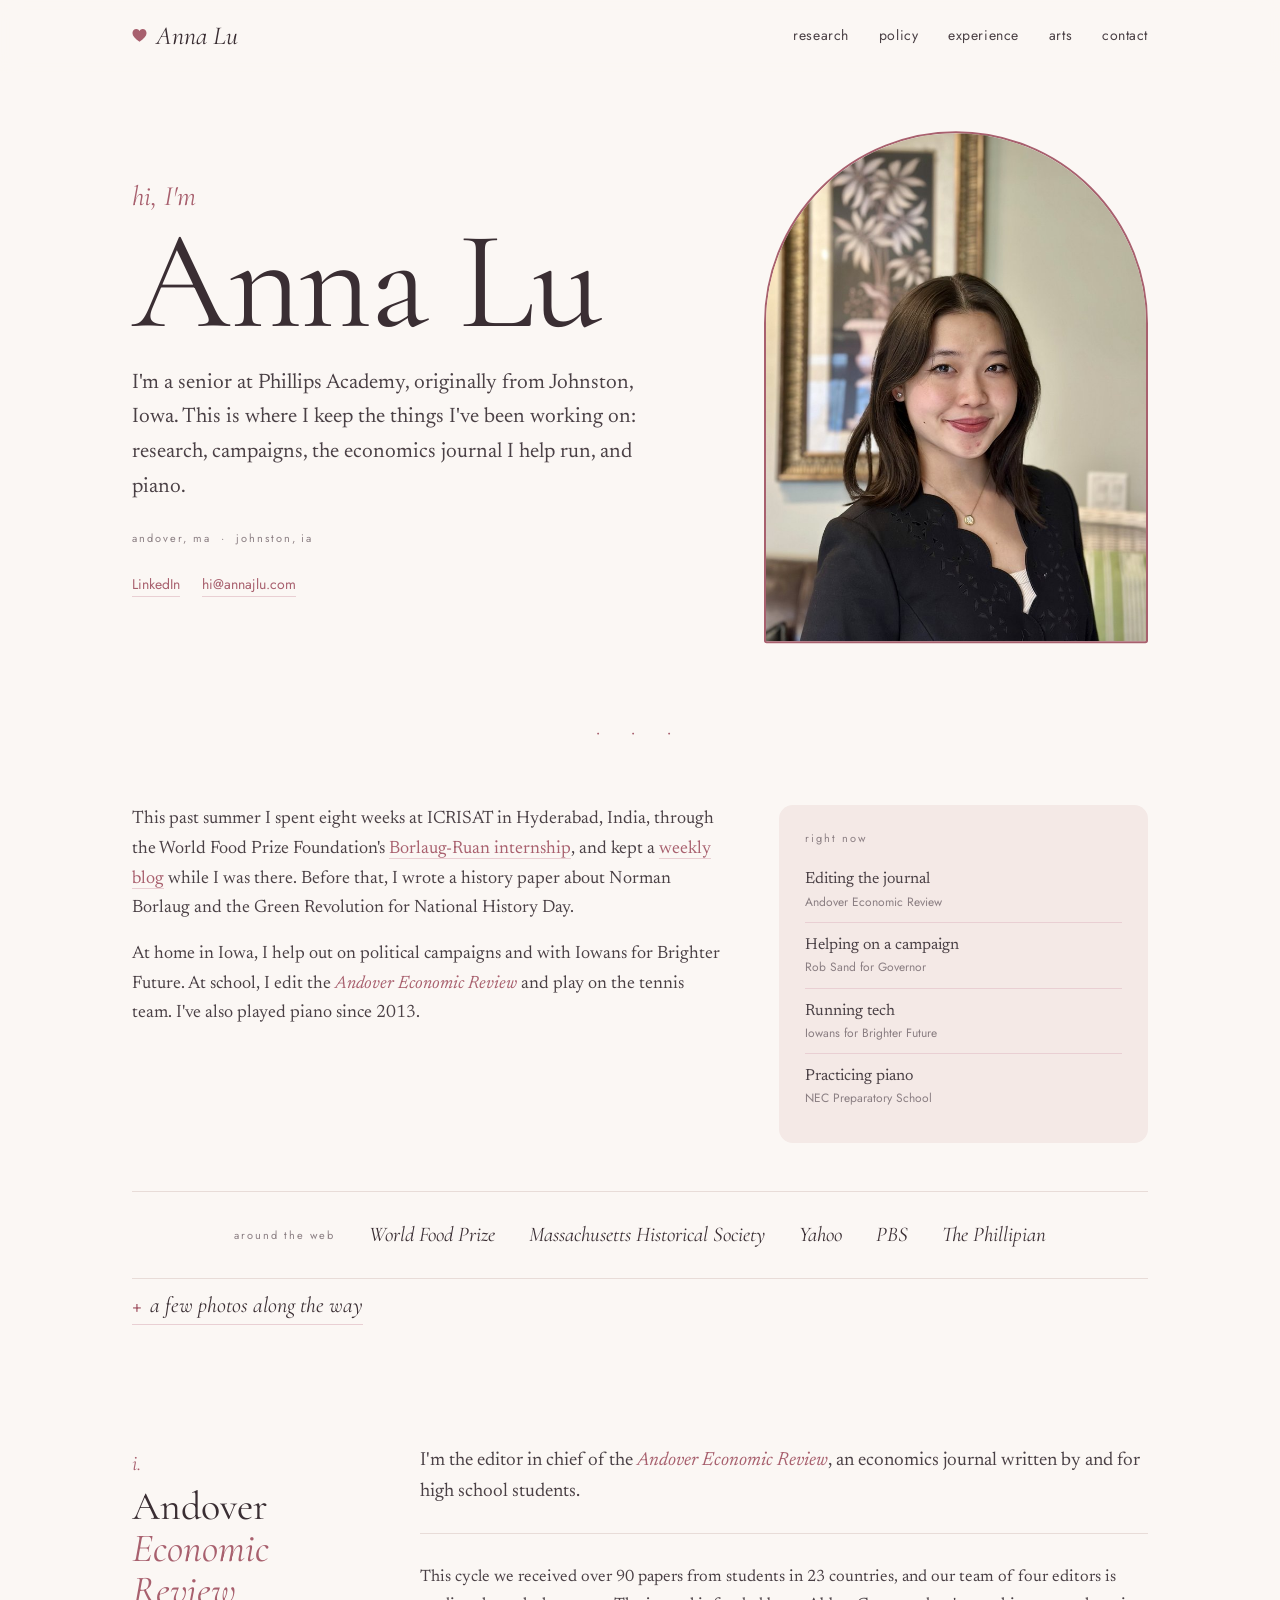
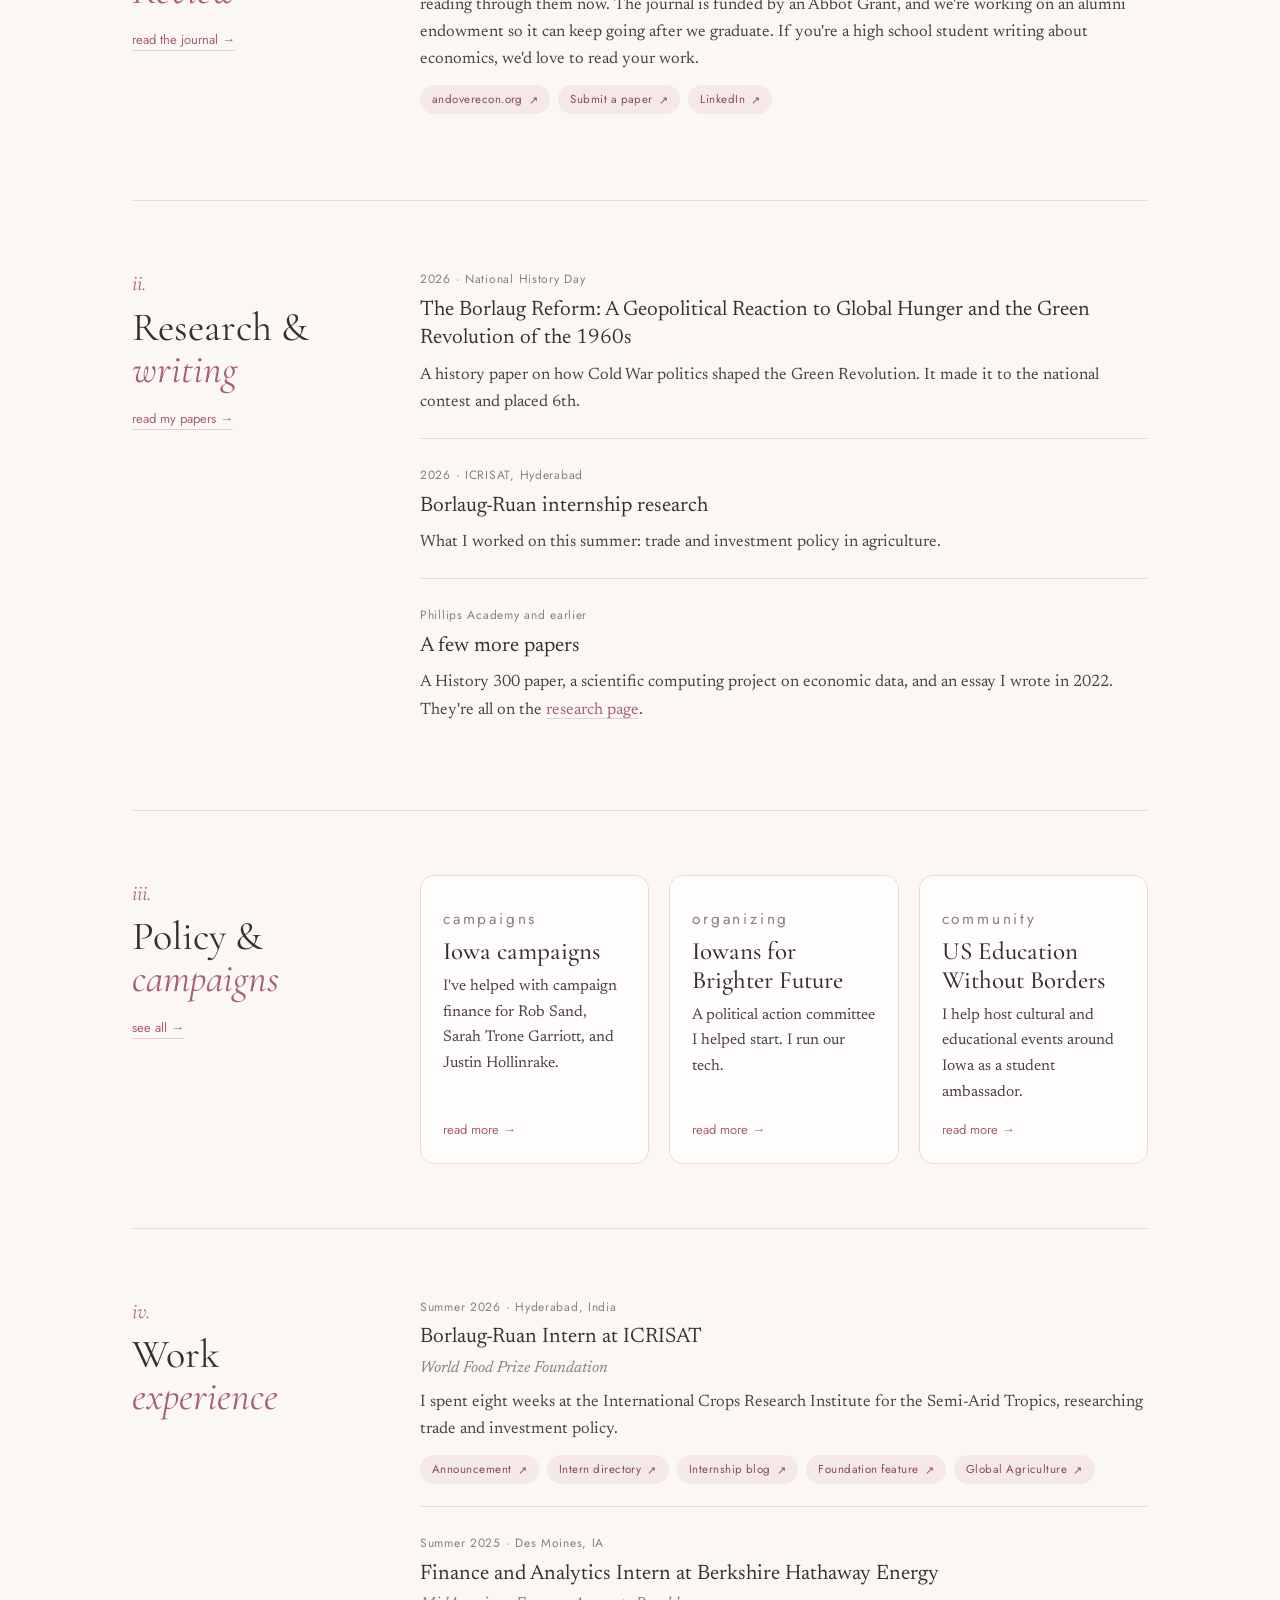
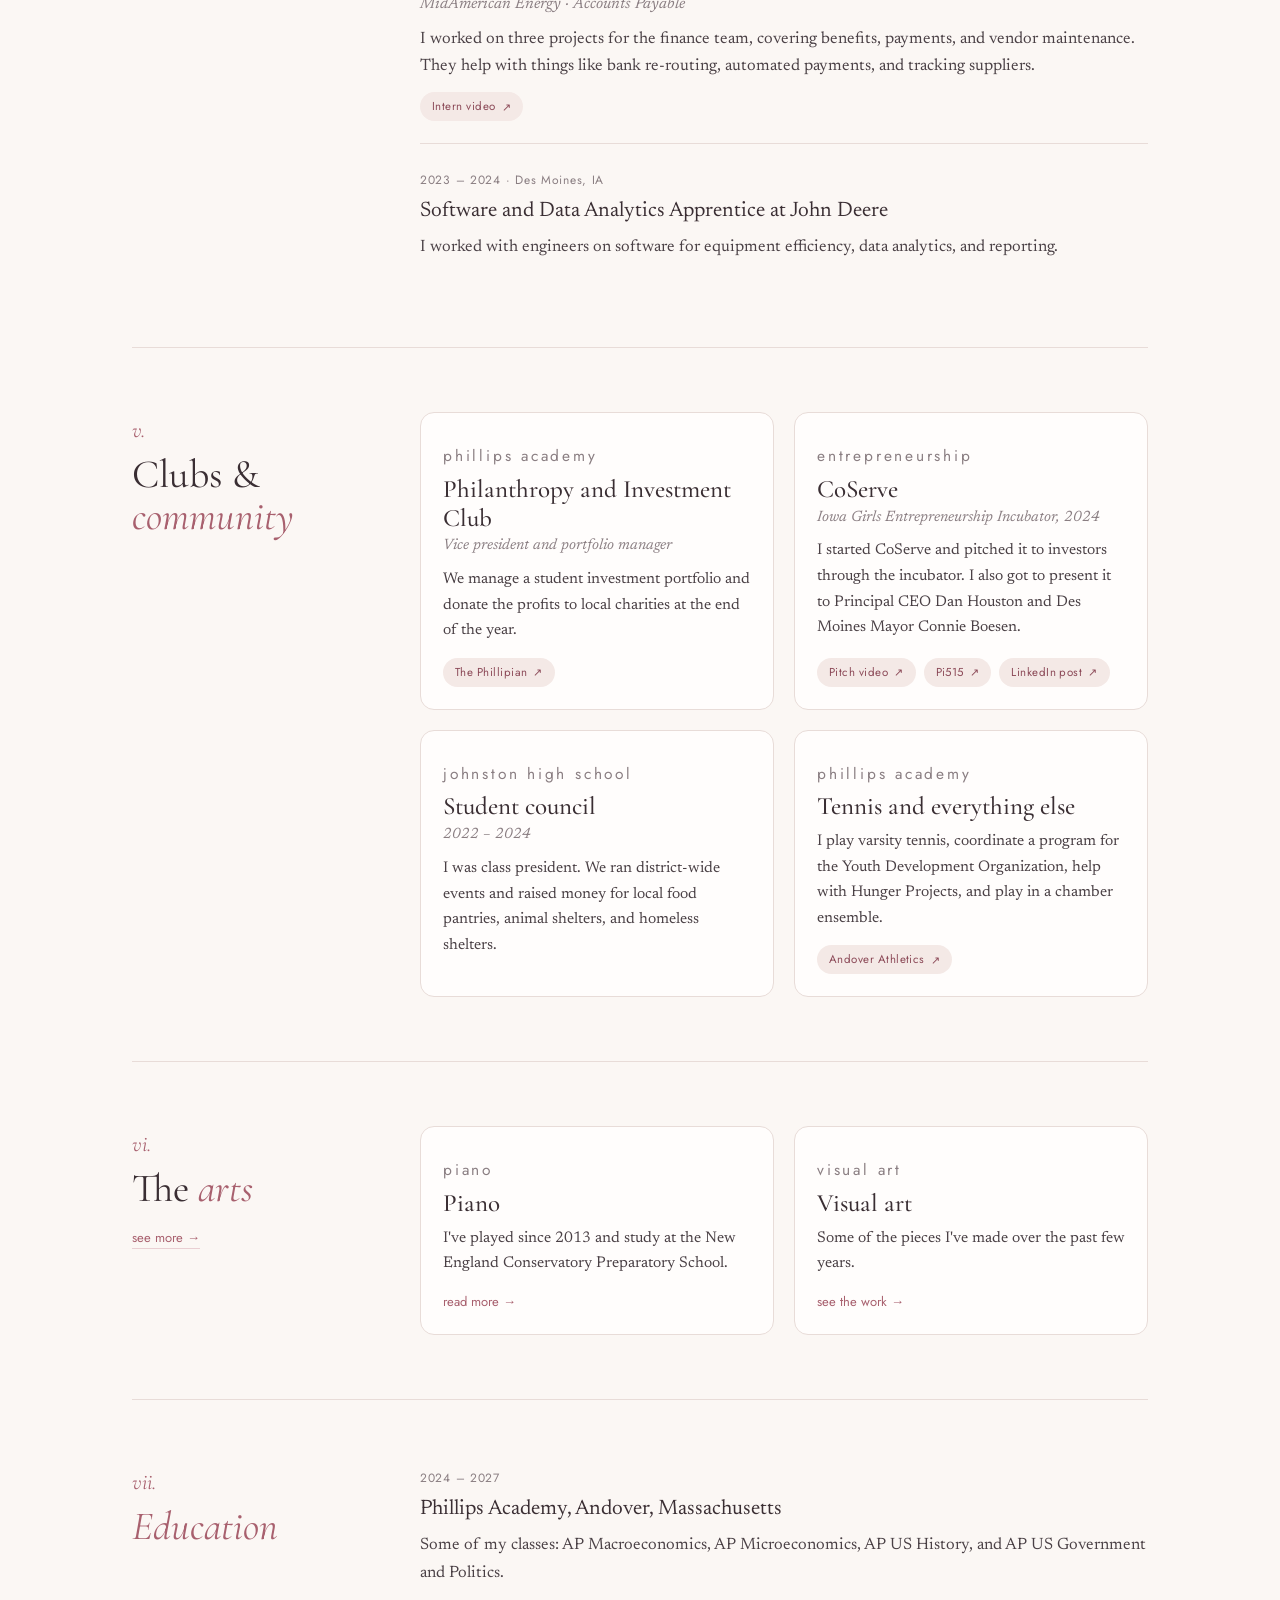
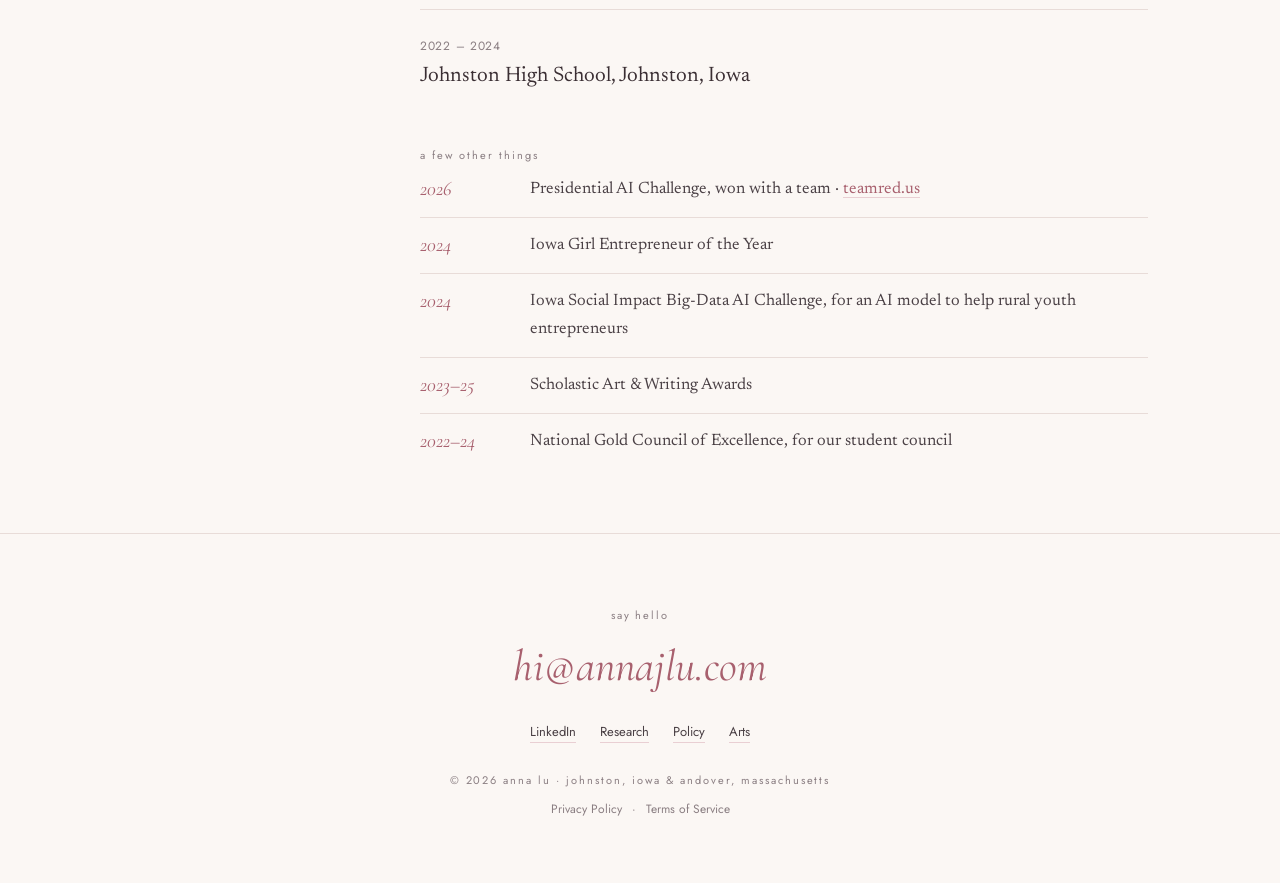
==== index.html @ 322de0c1 "Link the privacy policy and terms of service in every footer" ====
<!DOCTYPE html>
<html lang="en">
<head>
  <meta charset="UTF-8">
  <meta name="viewport" content="width=device-width, initial-scale=1.0">
  <title>Anna Lu — Phillips Academy · Johnston, Iowa</title>
  <meta name="description" content="Hi, I'm Anna Lu, a senior at Phillips Academy from Johnston, Iowa. This is where I share my research, campaign work, the Andover Economic Review, piano, and art.">
  <meta name="author" content="Anna Lu">
  <meta name="robots" content="index, follow">
  <link rel="canonical" href="https://www.annajlu.com/">

  <meta property="og:type" content="profile">
  <meta property="og:title" content="Anna Lu — Phillips Academy · Johnston, Iowa">
  <meta property="og:description" content="A senior at Phillips Academy from Johnston, Iowa, sharing research, campaign work, piano, and art.">
  <meta property="og:url" content="https://www.annajlu.com/">
  <meta property="og:site_name" content="Anna Lu">
  <meta property="og:image" content="https://www.annajlu.com/images/og-card.jpg">
  <meta property="og:image:width" content="1200">
  <meta property="og:image:height" content="630">
  <meta property="og:image:alt" content="Anna Lu, a student at Phillips Academy from Johnston, Iowa.">
  <meta property="profile:first_name" content="Anna">
  <meta property="profile:last_name" content="Lu">
  <meta name="twitter:card" content="summary_large_image">
  <meta name="twitter:image" content="https://www.annajlu.com/images/og-card.jpg">
  <meta name="twitter:image:alt" content="Anna Lu, a student at Phillips Academy from Johnston, Iowa.">
  <meta name="twitter:title" content="Anna Lu — Phillips Academy · Johnston, Iowa">
  <meta name="twitter:description" content="A senior at Phillips Academy from Johnston, Iowa, sharing research, campaign work, piano, and art.">

  <link rel="icon" href="/favicon.svg" type="image/svg+xml">
  <link rel="icon" href="/favicon.ico" sizes="48x48">
  <link rel="apple-touch-icon" href="/apple-touch-icon.png">
  <meta name="theme-color" content="#fbf7f4">
  <link rel="preconnect" href="https://fonts.googleapis.com">
  <link rel="preconnect" href="https://fonts.gstatic.com" crossorigin>
  <link href="https://fonts.googleapis.com/css2?family=Cormorant+Garamond:ital,wght@0,400;0,500;1,400;1,500&family=Newsreader:ital,opsz,wght@0,6..72,400;0,6..72,500;1,6..72,400&family=Jost:wght@400;500&display=swap" rel="stylesheet">
  <link rel="stylesheet" href="/styles.css">

  <script type="application/ld+json">
  {
    "@context": "https://schema.org",
    "@graph": [
      {
        "@type": "WebSite",
        "@id": "https://www.annajlu.com/#website",
        "url": "https://www.annajlu.com/",
        "name": "Anna Lu",
        "about": { "@id": "https://www.annajlu.com/#anna" }
      },
      {
        "@type": "Person",
        "@id": "https://www.annajlu.com/#anna",
        "name": "Anna Lu",
        "alternateName": ["Anna J. Lu", "Anna Joy Lu"],
        "url": "https://www.annajlu.com/",
        "email": "mailto:hi@annajlu.com",
        "description": "Student at Phillips Academy Andover from Johnston, Iowa; 2026 Borlaug-Ruan International Intern at ICRISAT; Editor in Chief of the Andover Economic Review; National History Day national finalist; Iowa political campaign intern; classical pianist.",
        "homeLocation": { "@type": "Place", "name": "Johnston, Iowa, United States" },
        "alumniOf": [
          { "@type": "HighSchool", "name": "Johnston High School", "address": "Johnston, Iowa" }
        ],
        "affiliation": [
          { "@type": "HighSchool", "name": "Phillips Academy Andover", "url": "https://www.andover.edu/" },
          { "@type": "Organization", "name": "Andover Economic Review", "url": "https://andoverecon.org/" },
          { "@type": "Organization", "name": "World Food Prize Foundation", "url": "https://www.worldfoodprize.org/" },
          { "@type": "Organization", "name": "New England Conservatory Preparatory School" }
        ],
        "worksFor": [
          { "@type": "Organization", "name": "Berkshire Hathaway Energy" },
          { "@type": "Organization", "name": "ICRISAT" },
          { "@type": "Organization", "name": "John Deere" }
        ],
        "award": [
          "2026 Borlaug-Ruan International Intern, World Food Prize Foundation",
          "6th in the nation, Senior Paper, 2026 National History Day",
          "2026 Presidential AI Challenge, won with a team",
          "2024 Iowa Girl Entrepreneur of the Year",
          "2024 Winner, Iowa Social Impact Big-Data AI Challenge",
          "National Silver Medal, Scholastic Art & Writing Awards",
          "National Gold Council of Excellence, National Association of Student Councils"
        ],
        "knowsAbout": ["Agricultural policy", "Economics", "Food security", "Finance", "Political campaigns", "Classical piano", "Visual art"],
        "knowsLanguage": ["English", "Chinese", "Spanish"],
        "sameAs": [
          "https://www.linkedin.com/in/annajlu"
        ],
        "subjectOf": [
          { "@type": "Article", "url": "https://www.worldfoodprize.org/blog/2026/04/28/world-food-prize-foundation-selects-13-students-for-distinguished-borlaug-ruan-international-internship", "publisher": "World Food Prize Foundation" },
          { "@type": "SocialMediaPosting", "url": "https://www.linkedin.com/posts/the-world-food-prize-foundation_meet-anna-lu-one-of-our-13-exceptional-students-activity-7490863214214246400-wNIv", "publisher": "World Food Prize Foundation" },
          { "@type": "Article", "url": "https://www.masshist.org/press/NHD2026", "publisher": "Massachusetts Historical Society" },
          { "@type": "Article", "url": "https://www.global-agriculture.com/global-agriculture/world-food-prize-foundation-selects-13-students-for-distinguished-borlaug-ruan-international-internship/", "publisher": "Global Agriculture" },
          { "@type": "Article", "url": "https://phillipian.net/2026/02/13/financial-literacy-presentation-compounds-students-knowledge-on-monetary-matters/", "publisher": "The Phillipian" },
          { "@type": "Article", "url": "https://www.yahoo.com/entertainment/meet-2024-bill-riley-talent-211912407.html", "publisher": "Yahoo Entertainment" },
          { "@type": "VideoObject", "name": "2024 State Fair Talent Championship", "url": "https://www.pbs.org/video/2024-state-fair-talent-championship-eehq6o/", "publisher": "PBS" }
        ]
      }
    ]
  }
  </script>
</head>
<body>

  <header class="top">
    <div class="wrap">
      <a class="brand" href="/"><svg class="brand-heart" viewBox="0 0 100 100" aria-hidden="true" focusable="false"><path d="M50 91 C20 71 3 53 3 33 C3 17 15 6 29 6 C39 6 46 12 50 20 C54 12 61 6 71 6 C85 6 97 17 97 33 C97 53 80 71 50 91 Z"/></svg>Anna Lu</a>
      <button class="nav-toggle" id="navToggle" aria-label="Open menu" aria-expanded="false" aria-controls="navLinks"><span></span><span></span><span></span></button>
      <ul class="nav" id="navLinks">
        <li><a href="/research">research</a></li>
        <li><a href="/policy">policy</a></li>
        <li><a href="/#experience">experience</a></li>
        <li><a href="/arts">arts</a></li>
        <li><a href="#contact">contact</a></li>
      </ul>
    </div>
  </header>

  <main class="wrap">

    <!-- Masthead -->
    <section class="mast">
      <div class="mast-copy">
        <p class="hello">hi, I'm</p>
        <h1>Anna Lu</h1>
        <p class="dek">I'm a senior at Phillips Academy, originally from Johnston, Iowa. This is where I keep the things I've been working on: research, campaigns, the economics journal I help run, and piano.</p>
        <p class="label meta">andover, ma &nbsp;·&nbsp; johnston, ia</p>
        <div class="mast-links">
          <a class="text-link" href="https://www.linkedin.com/in/annajlu" target="_blank" rel="noopener me">LinkedIn</a>
          <a class="text-link" href="mailto:hi@annajlu.com">hi@annajlu.com</a>
        </div>
      </div>
      <div class="arch"><img src="/images/anna.jpg" alt="Anna Lu"></div>
    </section>

    <div class="divider reveal" aria-hidden="true">· · ·</div>

    <!-- Intro -->
    <section class="intro reveal">
      <div>
        <p>This past summer I spent eight weeks at ICRISAT in Hyderabad, India, through the World Food Prize Foundation's <a class="text-link" href="https://www.worldfoodprize.org/youth-programs/borlaug-ruan-international-internship/" target="_blank" rel="noopener">Borlaug-Ruan internship</a>, and kept a <a class="text-link" href="https://medium.com/@annajoylu2007" target="_blank" rel="noopener">weekly blog</a> while I was there. Before that, I wrote a history paper about Norman Borlaug and the Green Revolution for National History Day.</p>
        <p>At home in Iowa, I help out on political campaigns and with Iowans for Brighter Future. At school, I edit the <em>Andover Economic Review</em> and play on the tennis team. I've also played piano since 2013.</p>
      </div>
      <aside class="now">
        <p class="label">right now</p>
        <ul>
          <li>Editing the journal<span>Andover Economic Review</span></li>
          <li>Helping on a campaign<span>Rob Sand for Governor</span></li>
          <li>Running tech<span>Iowans for Brighter Future</span></li>
          <li>Practicing piano<span>NEC Preparatory School</span></li>
        </ul>
      </aside>
    </section>

    <!-- Press strip -->
    <div class="press reveal">
      <span class="label">around the web</span>
      <a class="outlet" href="https://www.worldfoodprize.org/blog/2026/04/28/world-food-prize-foundation-selects-13-students-for-distinguished-borlaug-ruan-international-internship" target="_blank" rel="noopener">World Food Prize</a>
      <a class="outlet" href="https://www.masshist.org/press/NHD2026" target="_blank" rel="noopener">Massachusetts Historical Society</a>
      <a class="outlet" href="https://www.yahoo.com/entertainment/meet-2024-bill-riley-talent-211912407.html" target="_blank" rel="noopener">Yahoo</a>
      <a class="outlet" href="https://www.pbs.org/video/2024-state-fair-talent-championship-eehq6o/" target="_blank" rel="noopener">PBS</a>
      <a class="outlet" href="https://phillipian.net/2026/02/13/financial-literacy-presentation-compounds-students-knowledge-on-monetary-matters/" target="_blank" rel="noopener">The Phillipian</a>
    </div>

    <!-- Photos: the section stays hidden until at least one <img> is present (see script.js).
         Add more to /images/frames/ (3:4 crop) and list them here. -->
    <section class="frames" aria-label="Photos">
      <details>
        <summary>a few photos along the way</summary>
        <div class="frames-grid">
          <figure><img src="/images/frames/andover-friends.jpg" alt="Anna on the senior walk with friends in Phillips Academy shirts" loading="lazy"><figcaption>Andover senior walk with friends</figcaption></figure>
          <figure><img src="/images/frames/pi515-pitch-day.jpg" alt="Anna holding a Pi515 award check for the Girls Entrepreneurship Incubator" loading="lazy"><figcaption>Girls Entrepreneurship Incubator pitch day</figcaption></figure>
          <figure><img src="/images/frames/india-summer-2026.jpg" alt="Anna standing in front of an Incredible India display" loading="lazy"><figcaption>India, summer 2026</figcaption></figure>
          <figure><img src="/images/frames/dressed-up.jpg" alt="Anna with students from other schools at a mixer" loading="lazy"><figcaption>Cross-school Asian students mixer</figcaption></figure>
          <figure><img src="/images/frames/grocery-run.jpg" alt="Anna and a friend with a shopping cart at H-mart" loading="lazy"><figcaption>H-mart run!</figcaption></figure>
          <figure><img src="/images/frames/flg-2026.jpg" alt="Anna and friends in yellow Phillips Academy shirts holding umbrellas in the rain" loading="lazy"><figcaption>Flaggstaff + dorm pride</figcaption></figure>
          <figure><img src="/images/frames/zoom-call.jpg" alt="Anna on a video call with Tom Vilsack" loading="lazy"><figcaption>An interview with former secretary Thomas Vilsack</figcaption></figure>
          <figure><img src="/images/frames/concerto.jpg" alt="Anna playing piano with an orchestra behind her" loading="lazy"><figcaption>Concerto competition at Lamont Summer</figcaption></figure>
          <figure><img src="/images/frames/pool.jpg" alt="Anna being baptised" loading="lazy"><figcaption>Being baptised ♥️</figcaption></figure>
          <figure><img src="/images/frames/campus-talk.jpg" alt="Anna in conversation with Andover alumni in a wood-panelled room" loading="lazy"><figcaption>Great conversation with Andover alum</figcaption></figure>
        </div>
      </details>
    </section>

    <!-- i. Andover Economic Review -->
    <section class="sec" id="aer">
      <div class="sec-head reveal">
        <div class="sec-num">i.</div>
        <h2>Andover <em>Economic Review</em></h2>
        <a class="more" href="https://andoverecon.org/journal.html" target="_blank" rel="noopener">read the journal →</a>
      </div>
      <div class="reveal">
        <p class="lead">I'm the editor in chief of the <em>Andover Economic Review</em>, an economics journal written by and for high school students.</p>
        <div class="entry">
          <p>This cycle we received over 90 papers from students in 23 countries, and our team of four editors is reading through them now. The journal is funded by an Abbot Grant, and we're working on an alumni endowment so it can keep going after we graduate. If you're a high school student writing about economics, we'd love to read your work.</p>
          <div class="chips">
            <a class="chip" href="https://andoverecon.org/" target="_blank" rel="noopener">andoverecon.org</a>
            <a class="chip" href="https://andoverecon.org/submit.html" target="_blank" rel="noopener">Submit a paper</a>
            <a class="chip" href="https://www.linkedin.com/company/andovereconomicreview/posts/" target="_blank" rel="noopener">LinkedIn</a>
          </div>
        </div>
      </div>
    </section>

    <!-- ii. Research -->
    <section class="sec" id="research">
      <div class="sec-head reveal">
        <div class="sec-num">ii.</div>
        <h2>Research &amp; <em>writing</em></h2>
        <a class="more" href="/research">read my papers →</a>
      </div>
      <div class="reveal">
        <div class="entry">
          <span class="when">2026 · National History Day</span>
          <div class="t">The Borlaug Reform: A Geopolitical Reaction to Global Hunger and the Green Revolution of the 1960s</div>
          <p>A history paper on how Cold War politics shaped the Green Revolution. It made it to the national contest and placed 6th.</p>
        </div>
        <div class="entry">
          <span class="when">2026 · ICRISAT, Hyderabad</span>
          <div class="t">Borlaug-Ruan internship research</div>
          <p>What I worked on this summer: trade and investment policy in agriculture.</p>
        </div>
        <div class="entry">
          <span class="when">Phillips Academy and earlier</span>
          <div class="t">A few more papers</div>
          <p>A History 300 paper, a scientific computing project on economic data, and an essay I wrote in 2022. They're all on the <a class="text-link" href="/research">research page</a>.</p>
        </div>
      </div>
    </section>

    <!-- iii. Policy -->
    <section class="sec" id="policy">
      <div class="sec-head reveal">
        <div class="sec-num">iii.</div>
        <h2>Policy &amp; <em>campaigns</em></h2>
        <a class="more" href="/policy">see all →</a>
      </div>
      <div class="cols reveal">
        <a class="card" href="/policy#campaigns">
          <p class="label">campaigns</p>
          <h3>Iowa campaigns</h3>
          <p>I've helped with campaign finance for Rob Sand, Sarah Trone Garriott, and Justin Hollinrake.</p>
          <span class="go">read more →</span>
        </a>
        <a class="card" href="/policy#ibf">
          <p class="label">organizing</p>
          <h3>Iowans for Brighter Future</h3>
          <p>A political action committee I helped start. I run our tech.</p>
          <span class="go">read more →</span>
        </a>
        <a class="card" href="/policy#ambassador">
          <p class="label">community</p>
          <h3>US Education Without Borders</h3>
          <p>I help host cultural and educational events around Iowa as a student ambassador.</p>
          <span class="go">read more →</span>
        </a>
      </div>
    </section>

    <!-- iv. Experience -->
    <section class="sec" id="experience">
      <div class="sec-head reveal">
        <div class="sec-num">iv.</div>
        <h2>Work <em>experience</em></h2>
      </div>
      <div class="reveal">
        <div class="entry">
          <span class="when">Summer 2026 · Hyderabad, India</span>
          <div class="t">Borlaug-Ruan Intern at ICRISAT</div>
          <div class="org">World Food Prize Foundation</div>
          <p>I spent eight weeks at the International Crops Research Institute for the Semi-Arid Tropics, researching trade and investment policy.</p>
          <div class="chips">
            <a class="chip" href="https://www.worldfoodprize.org/blog/2026/04/28/world-food-prize-foundation-selects-13-students-for-distinguished-borlaug-ruan-international-internship" target="_blank" rel="noopener">Announcement</a>
            <a class="chip" href="https://www.worldfoodprize.org/youth-programs/borlaug-ruan-international-internship/" target="_blank" rel="noopener">Intern directory</a>
            <a class="chip" href="https://medium.com/@annajoylu2007" target="_blank" rel="noopener">Internship blog</a>
            <a class="chip" href="https://www.linkedin.com/posts/the-world-food-prize-foundation_meet-anna-lu-one-of-our-13-exceptional-students-activity-7490863214214246400-wNIv" target="_blank" rel="noopener">Foundation feature</a>
            <a class="chip" href="https://www.global-agriculture.com/global-agriculture/world-food-prize-foundation-selects-13-students-for-distinguished-borlaug-ruan-international-internship/" target="_blank" rel="noopener">Global Agriculture</a>
          </div>
        </div>
        <div class="entry">
          <span class="when">Summer 2025 · Des Moines, IA</span>
          <div class="t">Finance and Analytics Intern at Berkshire Hathaway Energy</div>
          <div class="org">MidAmerican Energy · Accounts Payable</div>
          <p>I worked on three projects for the finance team, covering benefits, payments, and vendor maintenance. They help with things like bank re-routing, automated payments, and tracking suppliers.</p>
          <div class="chips">
            <a class="chip" href="https://www.facebook.com/reel/1644495276218285" target="_blank" rel="noopener">Intern video</a>
          </div>
        </div>
        <div class="entry">
          <span class="when">2023 – 2024 · Des Moines, IA</span>
          <div class="t">Software and Data Analytics Apprentice at John Deere</div>
          <p>I worked with engineers on software for equipment efficiency, data analytics, and reporting.</p>
        </div>
      </div>
    </section>

    <!-- v. Community -->
    <section class="sec" id="leadership">
      <div class="sec-head reveal">
        <div class="sec-num">v.</div>
        <h2>Clubs &amp; <em>community</em></h2>
      </div>
      <div class="cols two reveal">
        <div class="card">
          <p class="label">phillips academy</p>
          <h3>Philanthropy and Investment Club</h3>
          <p class="org">Vice president and portfolio manager</p>
          <p>We manage a student investment portfolio and donate the profits to local charities at the end of the year.</p>
          <div class="chips"><a class="chip" href="https://phillipian.net/2026/02/13/financial-literacy-presentation-compounds-students-knowledge-on-monetary-matters/" target="_blank" rel="noopener">The Phillipian</a></div>
        </div>
        <div class="card">
          <p class="label">entrepreneurship</p>
          <h3>CoServe</h3>
          <p class="org">Iowa Girls Entrepreneurship Incubator, 2024</p>
          <p>I started CoServe and pitched it to investors through the incubator. I also got to present it to Principal CEO Dan Houston and Des Moines Mayor Connie Boesen.</p>
          <div class="chips">
            <a class="chip" href="https://www.facebook.com/watch/?v=1436956713664934" target="_blank" rel="noopener">Pitch video</a>
            <a class="chip" href="https://www.facebook.com/Pi515/posts/this-entrepreneurs-day-were-celebrating-our-founder-and-the-vision-that-guides-o/1265672522271182/" target="_blank" rel="noopener">Pi515</a>
            <a class="chip" href="https://www.linkedin.com/posts/nancymwirotsi_pi515-tech-innovation-activity-7211850707614748673-C-5f/" target="_blank" rel="noopener">LinkedIn post</a>
          </div>
        </div>
        <div class="card">
          <p class="label">johnston high school</p>
          <h3>Student council</h3>
          <p class="org">2022 – 2024</p>
          <p>I was class president. We ran district-wide events and raised money for local food pantries, animal shelters, and homeless shelters.</p>
        </div>
        <div class="card">
          <p class="label">phillips academy</p>
          <h3>Tennis and everything else</h3>
          <p>I play varsity tennis, coordinate a program for the Youth Development Organization, help with Hunger Projects, and play in a chamber ensemble.</p>
          <div class="chips"><a class="chip" href="https://athletics.andover.edu/news/spring-in-full-swing-2" target="_blank" rel="noopener">Andover Athletics</a></div>
        </div>
      </div>
    </section>

    <!-- vi. Arts -->
    <section class="sec" id="arts">
      <div class="sec-head reveal">
        <div class="sec-num">vi.</div>
        <h2>The <em>arts</em></h2>
        <a class="more" href="/arts">see more →</a>
      </div>
      <div class="cols two reveal">
        <a class="card" href="/arts#piano">
          <p class="label">piano</p>
          <h3>Piano</h3>
          <p>I've played since 2013 and study at the New England Conservatory Preparatory School.</p>
          <span class="go">read more →</span>
        </a>
        <a class="card" href="/arts#visual-art">
          <p class="label">visual art</p>
          <h3>Visual art</h3>
          <p>Some of the pieces I've made over the past few years.</p>
          <span class="go">see the work →</span>
        </a>
      </div>
    </section>

    <!-- vii. Education -->
    <section class="sec" id="honors">
      <div class="sec-head reveal">
        <div class="sec-num">vii.</div>
        <h2><em>Education</em></h2>
      </div>
      <div class="reveal">
        <div class="entry">
          <span class="when">2024 – 2027</span>
          <div class="t">Phillips Academy, Andover, Massachusetts</div>
          <p>Some of my classes: AP Macroeconomics, AP Microeconomics, AP US History, and AP US Government and Politics.</p>
        </div>
        <div class="entry">
          <span class="when">2022 – 2024</span>
          <div class="t">Johnston High School, Johnston, Iowa</div>
        </div>
        <p class="label" style="margin-top:32px;margin-bottom:12px">a few other things</p>
        <ul class="honors">
          <li><span class="yr">2026</span><span>Presidential AI Challenge, won with a team · <a class="text-link" href="https://teamred.us" target="_blank" rel="noopener">teamred.us</a></span></li>
          <li><span class="yr">2024</span><span>Iowa Girl Entrepreneur of the Year</span></li>
          <li><span class="yr">2024</span><span>Iowa Social Impact Big-Data AI Challenge, for an AI model to help rural youth entrepreneurs</span></li>
          <li><span class="yr">2023–25</span><span>Scholastic Art &amp; Writing Awards</span></li>
          <li><span class="yr">2022–24</span><span>National Gold Council of Excellence, for our student council</span></li>
        </ul>
      </div>
    </section>


  </main>

  <footer class="footer" id="contact">
    <div class="wrap reveal">
      <p class="label">say hello</p>
      <p class="big"><a href="mailto:hi@annajlu.com">hi@annajlu.com</a></p>
      <div class="social">
        <a href="https://www.linkedin.com/in/annajlu" target="_blank" rel="noopener me">LinkedIn</a>
        <a href="/research">Research</a>
        <a href="/policy">Policy</a>
        <a href="/arts">Arts</a>
      </div>
      <p class="label small">© 2026 anna lu · johnston, iowa &amp; andover, massachusetts</p>
      <p class="legal"><a href="/privacy">Privacy Policy</a><span aria-hidden="true">·</span><a href="/terms">Terms of Service</a></p>
    </div>
  </footer>

  <script src="/script.js"></script>
</body>
</html>
---- styles.css ----
/* ===== Anna Lu — soft editorial ===== */

:root {
  --paper: #fbf7f4;
  --blush: #f4e9e6;
  --white: #fffdfc;
  --ink: #3a2e33;
  --text: #4a4045;
  --muted: #8a7e82;
  --rule: #e8dcd8;
  --accent: #a8606e;
  --accent-deep: #8c4a58;
  --accent-soft: #e9cfd3;
  --display: "Cormorant Garamond", "Didot", "Bodoni 72", Georgia, serif;
  --serif: "Newsreader", "Iowan Old Style", "Palatino Linotype", Georgia, serif;
  --sans: "Jost", "Avenir Next", "Avenir", -apple-system, sans-serif;
  --max: 1080px;
  --ease: cubic-bezier(.22, 1, .36, 1);
}

* { margin: 0; padding: 0; box-sizing: border-box; }
html { scroll-behavior: smooth; scroll-padding-top: 88px; }
body {
  background: var(--paper);
  color: var(--text);
  font-family: var(--serif);
  font-size: 18px;
  line-height: 1.65;
  -webkit-font-smoothing: antialiased;
  overflow-x: hidden;
}
::selection { background: var(--accent-soft); color: var(--ink); }
a { color: inherit; }
em { font-style: italic; color: var(--accent); }
img { max-width: 100%; display: block; }

.wrap { max-width: var(--max); margin: 0 auto; padding: 0 32px; }
.label {
  font-family: var(--sans);
  font-size: 11px;
  letter-spacing: .18em;
  text-transform: lowercase;
  color: var(--muted);
}
.text-link {
  color: var(--accent);
  text-decoration: none;
  border-bottom: 1px solid var(--accent-soft);
  transition: border-color .2s;
}
.text-link:hover { border-color: var(--accent); }

/* ===== Nav ===== */
.top {
  position: sticky; top: 0; z-index: 50;
  background: rgba(251, 247, 244, .92);
  backdrop-filter: blur(10px);
  -webkit-backdrop-filter: blur(10px);
  border-bottom: 1px solid transparent;
  transition: border-color .3s;
}
.top.scrolled { border-color: var(--rule); }
.top .wrap { display: flex; justify-content: space-between; align-items: center; height: 72px; }
.brand { display: inline-flex; align-items: center; gap: 9px; font-family: var(--display); font-style: italic; font-size: 26px; text-decoration: none; color: var(--ink); }
.brand-heart { width: 15px; height: 15px; flex: none; fill: var(--accent); transition: transform .4s var(--ease); }
.brand:hover .brand-heart { transform: scale(1.14); }
.nav { display: flex; gap: 30px; list-style: none; font-family: var(--sans); font-size: 14px; text-transform: lowercase; letter-spacing: .04em; }
.nav a { text-decoration: none; color: var(--text); padding-bottom: 2px; border-bottom: 1px solid transparent; transition: color .2s, border-color .2s; }
.nav a:hover, .nav a[aria-current="page"] { border-color: var(--accent); color: var(--accent); }
.nav-toggle { display: none; background: none; border: 0; cursor: pointer; width: 32px; height: 32px; position: relative; }
.nav-toggle span { position: absolute; left: 5px; right: 5px; height: 1px; background: var(--ink); transition: transform .3s var(--ease), opacity .2s; }
.nav-toggle span:nth-child(1) { top: 11px; }
.nav-toggle span:nth-child(2) { top: 16px; }
.nav-toggle span:nth-child(3) { top: 21px; }
.nav-toggle.open span:nth-child(1) { transform: translateY(5px) rotate(45deg); }
.nav-toggle.open span:nth-child(2) { opacity: 0; }
.nav-toggle.open span:nth-child(3) { transform: translateY(-5px) rotate(-45deg); }

/* ===== Home masthead ===== */
.mast { display: grid; grid-template-columns: 1.5fr 1fr; gap: 56px; align-items: center; padding: 56px 0 64px; }
.hello { font-family: var(--display); font-style: italic; font-size: 28px; color: var(--accent); }
.mast h1 { font-family: var(--display); font-weight: 400; font-size: clamp(72px, 11vw, 140px); line-height: .9; letter-spacing: -.01em; color: var(--ink); }
.mast .dek { margin-top: 22px; font-size: 21px; max-width: 540px; }
.mast .meta { margin-top: 24px; }
.mast-links { margin-top: 26px; display: flex; gap: 22px; flex-wrap: wrap; font-family: var(--sans); font-size: 14px; }
.arch {
  width: 100%;
  justify-self: center;
  align-self: center;
  aspect-ratio: 3 / 4;
  border-radius: 999px 999px 14px 14px;
  background: var(--blush);
  border: 2px solid var(--accent);
  overflow: hidden;
  display: flex; align-items: center; justify-content: center;
}
.arch img { width: 100%; height: 100%; object-fit: cover; }
.arch .mono { font-family: var(--display); font-style: italic; font-size: 96px; color: var(--accent); opacity: .55; }

.divider { text-align: center; color: var(--accent); font-family: var(--display); font-size: 22px; letter-spacing: .6em; padding: 8px 0; }

/* ===== Subpage header ===== */
.page-head { padding: 64px 0 48px; border-bottom: 1px solid var(--rule); }
.page-head h1 { font-family: var(--display); font-weight: 400; font-size: clamp(54px, 8vw, 96px); line-height: .95; color: var(--ink); margin-top: 8px; }
.page-head .dek { margin-top: 20px; font-size: 20px; max-width: 680px; }

/* ===== Intro ===== */
.intro { display: grid; grid-template-columns: 1.6fr 1fr; gap: 56px; padding: 48px 0; }
.intro p + p { margin-top: 16px; }
.now { background: var(--blush); border-radius: 14px; padding: 24px 26px; align-self: start; }
.now ul { list-style: none; margin-top: 10px; }
.now li { padding: 11px 0; border-top: 1px solid var(--accent-soft); font-size: 16px; line-height: 1.45; }
.now li:first-child { border-top: 0; }
.now li span { display: block; font-family: var(--sans); font-size: 12px; color: var(--muted); margin-top: 2px; }

/* ===== Press strip ===== */
.press { display: flex; align-items: center; justify-content: center; gap: 14px 34px; padding: 26px 0; border-top: 1px solid var(--rule); border-bottom: 1px solid var(--rule); flex-wrap: wrap; }
.press .outlet { font-family: var(--display); font-style: italic; font-size: 21px; color: var(--ink); text-decoration: none; display: inline-block; transition: color .25s var(--ease), transform .35s var(--ease); }
.press .outlet:hover { color: var(--accent); transform: translateY(-2px); }

/* ===== Sections ===== */
.sec { display: grid; grid-template-columns: 240px 1fr; gap: 48px; padding: 64px 0; border-bottom: 1px solid var(--rule); }
.sec:last-of-type { border-bottom: 0; }
/* Research page: a narrower label column, so the entries get more width */
.sec-research { grid-template-columns: 180px 1fr; gap: 32px; }
.sec-num { font-family: var(--display); font-style: italic; font-size: 22px; color: var(--accent); }
.sec-head h2 { font-family: var(--display); font-weight: 400; font-size: 40px; line-height: 1.05; color: var(--ink); margin-top: 4px; }
.sec-head .more { display: inline-block; margin-top: 18px; font-family: var(--sans); font-size: 13px; color: var(--accent); text-decoration: none; border-bottom: 1px solid var(--accent-soft); }
.sec-head .more:hover { border-color: var(--accent); }
.sec-head .note { margin-top: 14px; font-size: 15px; color: var(--muted); font-style: italic; }
.lead { font-size: 19px; margin-bottom: 26px; }
.lead + .lead { margin-top: -10px; }

/* Entries (cv-style rows) */
.entry { padding: 22px 0; border-top: 1px solid var(--rule); }
.entry:first-child { border-top: 0; padding-top: 0; }
.entry .when { font-family: var(--sans); font-size: 12px; letter-spacing: .06em; color: var(--muted); }
.entry .t { font-size: 21px; color: var(--ink); line-height: 1.35; margin-top: 2px; }
.entry .org { font-style: italic; color: var(--muted); font-size: 16px; margin-top: 2px; }
.entry p { font-size: 16.5px; margin-top: 8px; }
.entry ul { margin: 8px 0 0 18px; font-size: 16.5px; }
.entry li + li { margin-top: 4px; }

/* Chips */
.chips { display: flex; flex-wrap: wrap; gap: 8px; margin-top: 12px; }
.chip { display: inline-flex; align-items: center; gap: 6px; font-family: var(--sans); font-size: 11.5px; letter-spacing: .04em; color: var(--accent-deep); background: var(--blush); border-radius: 999px; padding: 5px 12px; text-decoration: none; transition: background .25s var(--ease), transform .3s var(--ease), box-shadow .3s var(--ease); }
a.chip:hover { background: var(--accent-soft); transform: translateY(-1px); box-shadow: 0 4px 12px rgba(168, 96, 110, .13); }
a.chip:active { transform: translateY(0); box-shadow: none; }
a.chip.solid:hover { background: var(--accent-deep); }
a.chip::after { content: "↗"; font-size: 11px; }
.chip.solid { background: var(--accent); color: var(--white); }

/* Cards */
.cols { display: grid; grid-template-columns: repeat(3, 1fr); gap: 20px; }
.cols.two { grid-template-columns: repeat(2, 1fr); }
.card { background: var(--white); border: 1px solid var(--rule); border-radius: 14px; padding: 22px; display: flex; flex-direction: column; }
.card h3 { font-family: var(--display); font-weight: 500; font-size: 25px; line-height: 1.15; color: var(--ink); margin-top: 6px; }
.card .org { font-style: italic; color: var(--muted); font-size: 15px; margin-top: 2px; }
.card p { font-size: 15.5px; margin-top: 8px; }
.card .chips { margin-top: auto; padding-top: 14px; }
a.card { text-decoration: none; color: inherit; transition: border-color .25s var(--ease), transform .4s var(--ease), box-shadow .4s var(--ease); }
a.card:hover { border-color: var(--accent-soft); transform: translateY(-3px); box-shadow: 0 10px 26px rgba(58, 46, 51, .07); }
.card .go { margin-top: auto; padding-top: 14px; font-family: var(--sans); font-size: 13px; color: var(--accent); transition: transform .35s var(--ease); }
a.card:hover .go { transform: translateX(4px); }

/* Stats */
.stats { display: grid; grid-template-columns: repeat(4, 1fr); gap: 16px; margin: 6px 0 30px; }
.stat { background: var(--blush); border-radius: 14px; padding: 18px; }
.stat b { display: block; font-family: var(--display); font-weight: 500; font-size: 38px; line-height: 1; color: var(--ink); }
.stat span { display: block; font-family: var(--sans); font-size: 12px; color: var(--muted); margin-top: 6px; line-height: 1.4; }

/* Link list (press & sources) */
.links { list-style: none; margin-top: 14px; border-top: 1px solid var(--rule); }
.links li { border-bottom: 1px solid var(--rule); }
.links a { display: grid; grid-template-columns: 170px 1fr auto; gap: 16px; align-items: baseline; padding: 12px 0; text-decoration: none; transition: color .2s; }
.links a:hover { color: var(--accent); }
.links .src { font-family: var(--sans); font-size: 12px; letter-spacing: .04em; color: var(--muted); }
.links .ttl { font-size: 16.5px; color: var(--ink); line-height: 1.4; }
.links a:hover .ttl { color: var(--accent); }
.links .arr { color: var(--accent); font-family: var(--sans); font-size: 13px; }

/* Honors */
.honors { list-style: none; }
.honors li { display: grid; grid-template-columns: 90px 1fr; gap: 20px; padding: 14px 0; border-top: 1px solid var(--rule); font-size: 16.5px; }
.honors li:first-child { border-top: 0; padding-top: 0; }
.honors .yr { font-family: var(--display); font-style: italic; font-size: 20px; color: var(--accent); line-height: 1.3; }
.honors strong { font-weight: 500; color: var(--ink); }

/* ===== Publications ===== */
.pub { padding: 40px 0; border-top: 1px solid var(--rule); }
.pub:first-child { border-top: 0; padding-top: 0; }
.pub h3 { font-family: var(--display); font-weight: 500; font-size: 32px; line-height: 1.12; color: var(--ink); margin-top: 6px; }
.pub .venue { font-style: italic; color: var(--muted); font-size: 16.5px; margin-top: 6px; }
.pub .abstract { margin-top: 18px; padding-left: 20px; border-left: 2px solid var(--accent-soft); font-size: 17px; }
.pub .abstract .label { display: block; margin-bottom: 6px; }
.pub .abstract p + p { margin-top: 10px; }

/* ===== Charts ===== */
.charts { margin-top: 26px; display: grid; gap: 20px; }
.charts figure { margin: 0; }
.charts img { width: 100%; height: auto; border: 1px solid var(--rule); border-radius: 12px; }
.charts figcaption { margin-top: 9px; font-family: var(--sans); font-size: 12px; letter-spacing: .03em; color: var(--muted); }

/* ===== Gallery ===== */
.gallery { display: grid; grid-template-columns: repeat(2, 1fr); gap: 16px; align-items: start; }
.gallery figure { margin: 0; }
.gallery figure.wide { grid-column: 1 / -1; }
.gallery figure:not(:has(img)) { background: var(--blush); border-radius: 12px; aspect-ratio: 4 / 5; display: flex; align-items: center; justify-content: center; }
.gallery figure img { width: 100%; height: auto; border-radius: 12px; box-shadow: 0 6px 18px rgba(58, 46, 51, .08); }
.gallery figcaption { margin-top: 9px; font-family: var(--sans); font-size: 12px; color: var(--muted); }

/* ===== Next-page links ===== */
.next { display: grid; grid-template-columns: repeat(3, 1fr); gap: 20px; padding: 56px 0; border-top: 1px solid var(--rule); }

/* ===== Footer ===== */
.footer { padding: 72px 0 64px; text-align: center; border-top: 1px solid var(--rule); }
.footer .big { font-family: var(--display); font-size: 44px; color: var(--ink); margin-top: 6px; }
.footer .big a {
  font-style: italic; color: var(--accent); text-decoration: none;
  background-image: linear-gradient(var(--accent-soft), var(--accent-soft));
  background-repeat: no-repeat;
  background-position: 0 100%;
  background-size: 0 1px;
  transition: background-size .5s var(--ease);
}
.footer .big a:hover { background-size: 100% 1px; }
.footer .social { margin-top: 18px; display: flex; justify-content: center; gap: 24px; font-family: var(--sans); font-size: 13px; }
.footer .social a { text-decoration: none; color: var(--text); border-bottom: 1px solid var(--accent-soft); }
.footer .social a:hover { color: var(--accent); }
.footer .small { margin-top: 28px; }
.footer .legal { margin-top: 10px; display: flex; justify-content: center; gap: 10px; font-family: var(--sans); font-size: 12px; color: var(--muted); }
.footer .legal a { color: var(--muted); text-decoration: none; }
.footer .legal a:hover { color: var(--accent); }

/* ===== Motion =====
   One gesture, used everywhere: a short rise and fade, eased out, played once.
   Elements that start off screen get their animation paused (.hold, added by
   script.js) rather than being hidden by CSS, so nothing here can hide content
   if the script never runs. Longhands are used on purpose: an animation cannot
   be clobbered by a component's own transition the way a `transition` would. */
.rv {
  animation-name: rv-in;
  animation-duration: .8s;
  animation-timing-function: var(--ease);
  animation-fill-mode: backwards;
  animation-delay: var(--d, 0ms);
}
.rv.hold { animation-play-state: paused; }

@keyframes rv-in {
  from { opacity: 0; transform: translateY(18px); }
  to   { opacity: 1; transform: none; }
}

/* Masthead: the copy arrives in beats, then the portrait settles after it */
.mast-copy > * { animation: rv-in .85s var(--ease) backwards; }
.mast-copy > *:nth-child(1) { animation-delay: 40ms; }
.mast-copy > *:nth-child(2) { animation-delay: 130ms; }
.mast-copy > *:nth-child(3) { animation-delay: 230ms; }
.mast-copy > *:nth-child(4) { animation-delay: 310ms; }
.mast-copy > *:nth-child(5) { animation-delay: 380ms; }
.arch { animation: arch-in 1.15s var(--ease) 180ms backwards; }
@keyframes arch-in {
  from { opacity: 0; transform: translateY(26px) scale(.985); }
  to   { opacity: 1; transform: none; }
}

/* Subpage headers, same beat */
.page-head > * { animation: rv-in .85s var(--ease) backwards; }
.page-head > *:nth-child(1) { animation-delay: 40ms; }
.page-head > *:nth-child(2) { animation-delay: 130ms; }
.page-head > *:nth-child(3) { animation-delay: 230ms; }

/* The three dots spread apart as they arrive */
.divider.rv { animation-name: divider-in; animation-duration: 1.1s; }
@keyframes divider-in {
  from { opacity: 0; letter-spacing: .18em; }
  to   { opacity: 1; letter-spacing: .6em; }
}

/* Reading progress: a hairline that fills along the header */
.progress {
  position: absolute; left: 0; right: 0; bottom: -1px; height: 1px;
  background: var(--accent);
  transform: scaleX(0); transform-origin: 0 50%;
  opacity: 0; transition: opacity .35s var(--ease);
  pointer-events: none;
}
.progress.on { opacity: .9; }

/* ===== Responsive ===== */
@media (max-width: 900px) {
  .cols, .next { grid-template-columns: 1fr 1fr; }
  .stats { grid-template-columns: 1fr 1fr; }
}
@media (max-width: 820px) {
  body { font-size: 17px; }
  .wrap { padding: 0 22px; }
  .mast, .intro, .sec { grid-template-columns: 1fr; gap: 26px; }
  .mast { padding-top: 32px; }
  .arch { max-width: 200px; }
  .sec { padding: 48px 0; }
  .nav-toggle { display: block; }
  .nav {
    position: absolute; top: 72px; left: 0; right: 0;
    flex-direction: column; gap: 0;
    background: var(--paper); border-bottom: 1px solid var(--rule);
    padding: 8px 22px 16px;
    display: none;
  }
  .nav.open { display: flex; }
  .nav li { border-top: 1px solid var(--rule); }
  .nav li:first-child { border-top: 0; }
  .nav a { display: block; padding: 12px 0; border: 0; }
  .links a { grid-template-columns: 1fr auto; }
  .links .src { grid-column: 1 / -1; }
  .gallery { grid-template-columns: 1fr 1fr; }
}
@media (max-width: 560px) {
  .cols, .cols.two, .next { grid-template-columns: 1fr; }
  .honors li { grid-template-columns: 1fr; gap: 2px; }
  .footer .big { font-size: 34px; }
  .gallery { grid-template-columns: 1fr; }
}

/* ===== Photos ("a few photos along the way") ===== */
.frames { padding: 8px 0 56px; }
.frames summary {
  width: fit-content;
  cursor: pointer;
  list-style: none;
  font-family: var(--display);
  font-style: italic;
  font-size: 22px;
  color: var(--ink);
  border-bottom: 1px solid var(--accent-soft);
  transition: color .2s, border-color .2s;
}
.frames summary::-webkit-details-marker { display: none; }
.frames summary::before {
  content: "+";
  display: inline-block;
  width: 18px;
  font-family: var(--sans);
  font-style: normal;
  font-size: 16px;
  color: var(--accent);
}
.frames details[open] summary::before { content: "−"; }
.frames summary:hover { color: var(--accent); border-color: var(--accent); }
.frames-grid {
  display: grid;
  grid-template-columns: repeat(auto-fill, minmax(150px, 1fr));
  gap: 14px;
  margin-top: 22px;
}
/* Opened: each photo wipes down into place, one after the next */
.frames details[open] figure {
  animation: frame-in .75s var(--ease) backwards;
  animation-delay: calc(var(--i, 0) * 55ms);
}
@keyframes frame-in {
  from { clip-path: inset(0 0 100% 0 round 12px); }
  to   { clip-path: inset(0 0 0 0 round 12px); }
}
.frames figure { margin: 0; border-radius: 12px; overflow: hidden; box-shadow: 0 6px 18px rgba(58, 46, 51, .08); }
.frames img {
  width: 100%;
  aspect-ratio: 3 / 4;
  object-fit: cover;
  border-radius: 12px;
  background: var(--blush);
  filter: saturate(.9);
  transition: filter .35s var(--ease), transform .6s var(--ease);
}
.frames figure:hover img { filter: saturate(1); transform: scale(1.04); }
.frames figcaption {
  margin-top: 6px;
  font-family: var(--sans);
  font-size: 12px;
  line-height: 1.45;
  color: var(--muted);
  letter-spacing: .02em;
}
@media (max-width: 560px) {
  .frames-grid { grid-template-columns: repeat(2, minmax(0, 1fr)); }
}

/* ===== Reduced motion =====
   Kept at the very end of the file on purpose: it has to win against every
   animation declared above it, including the ones near the foot of the sheet.
   Nothing moves; everything is simply there. */
@media (prefers-reduced-motion: reduce) {
  .rv,
  .mast-copy > *,
  .page-head > *,
  .arch,
  .divider.rv,
  .frames details[open] figure { animation: none; }
  .frames img,
  .frames figure,
  a.card,
  a.card .go,
  .press .outlet,
  .chip { transition: none; }
  a.card:hover,
  a.card:hover .go,
  .press .outlet:hover,
  .frames figure:hover img { transform: none; }
  html { scroll-behavior: auto; }
}
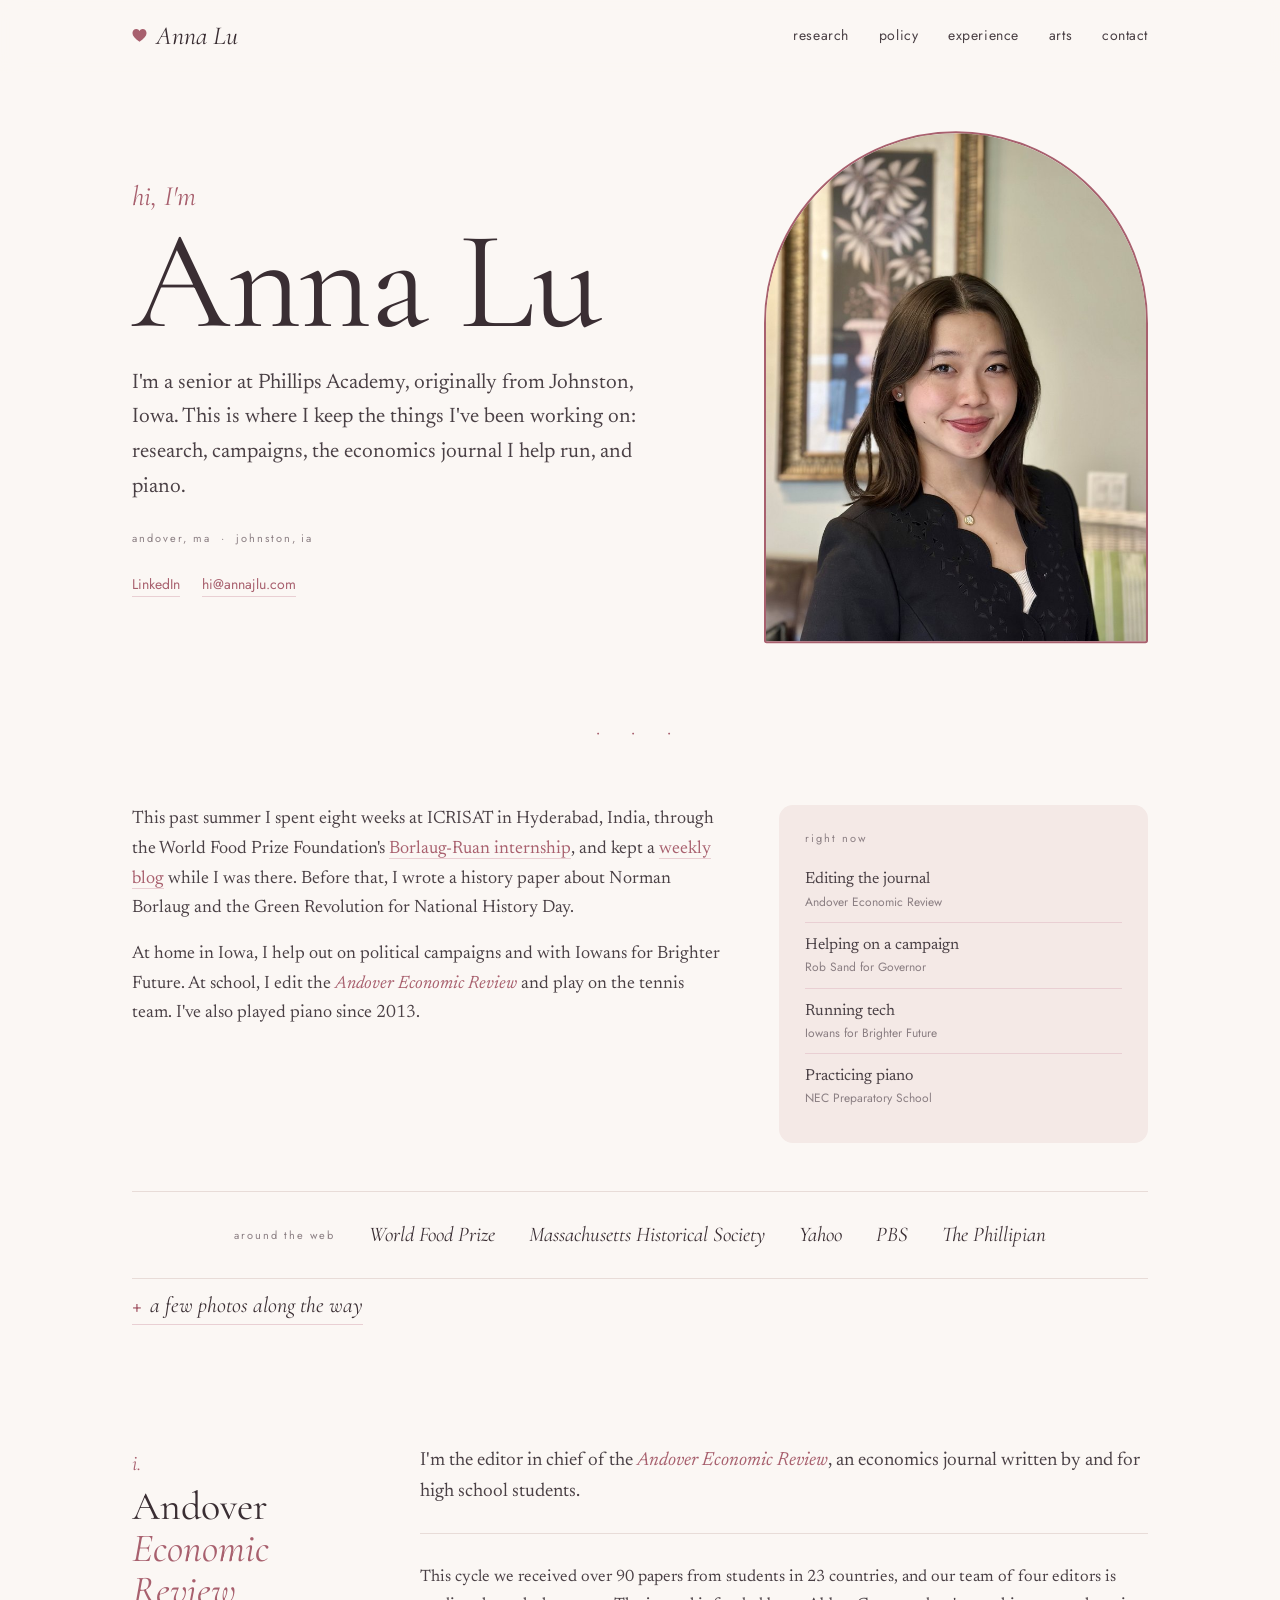
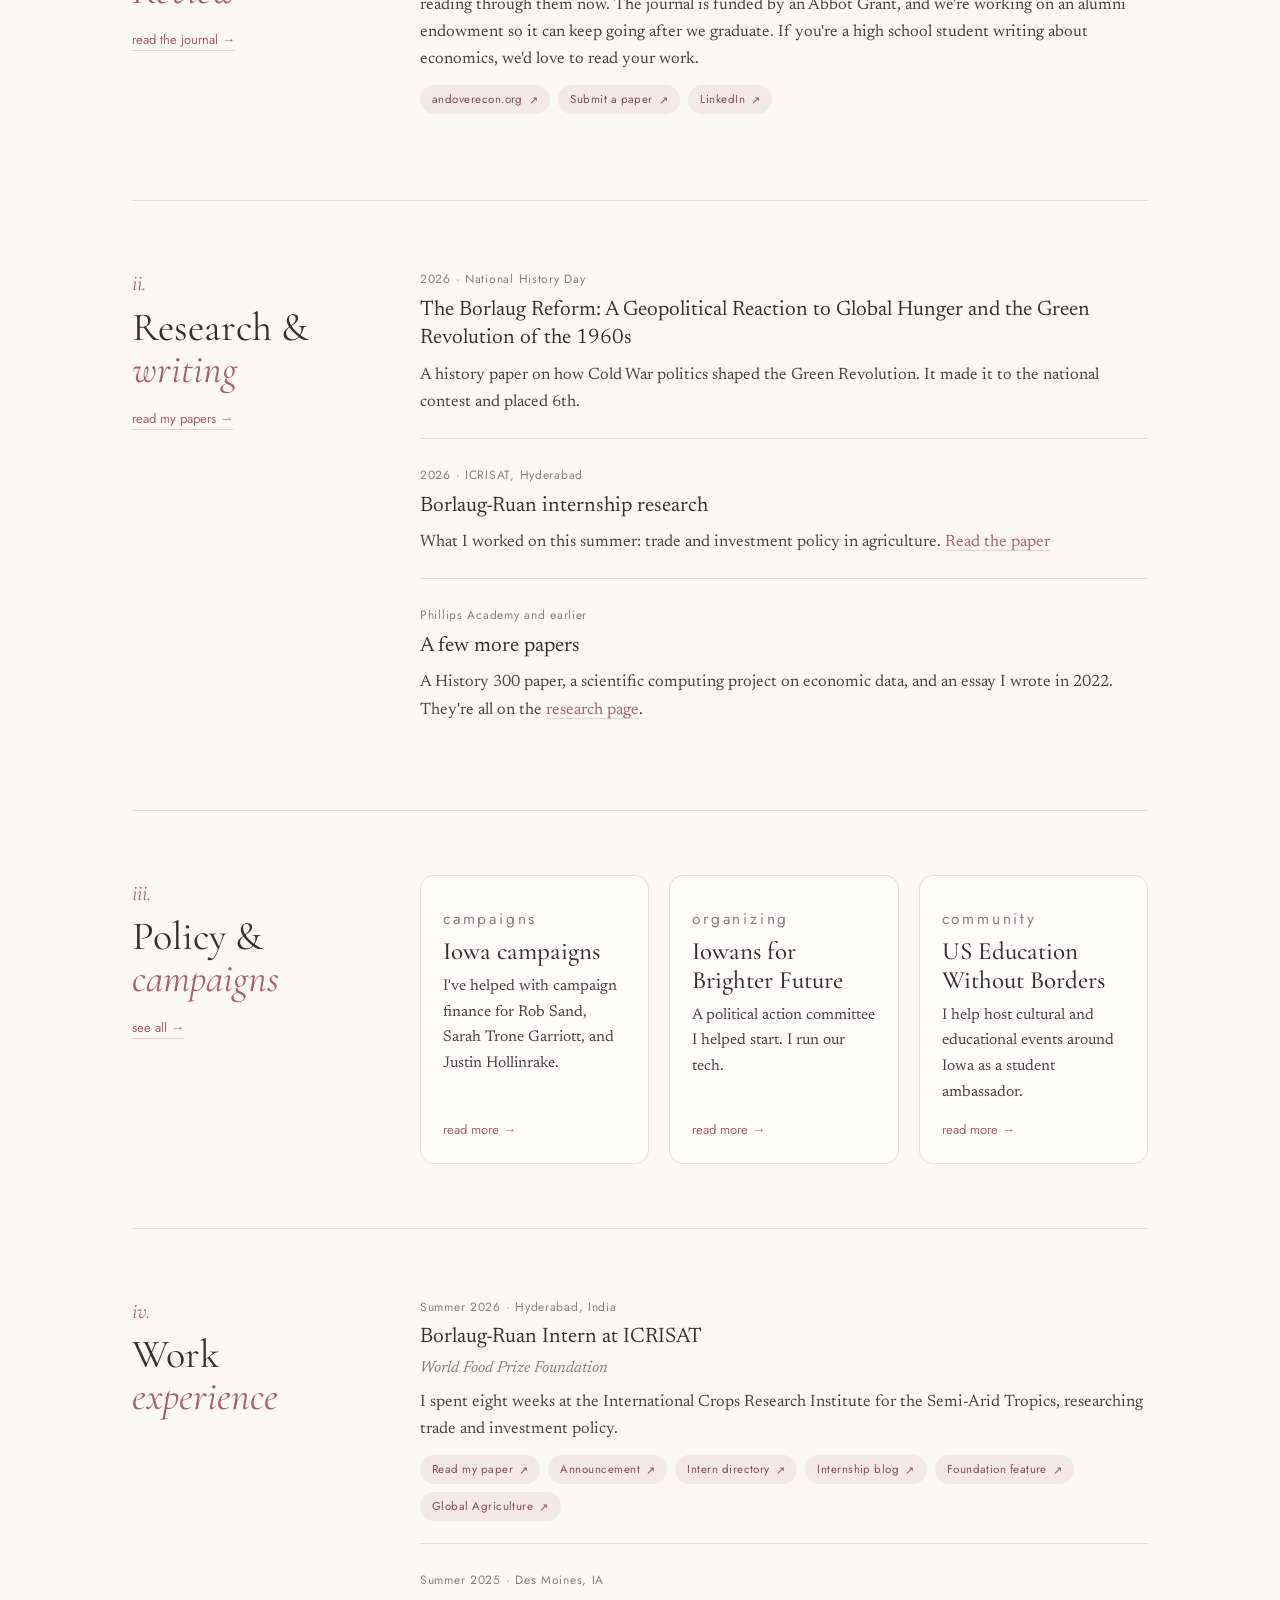
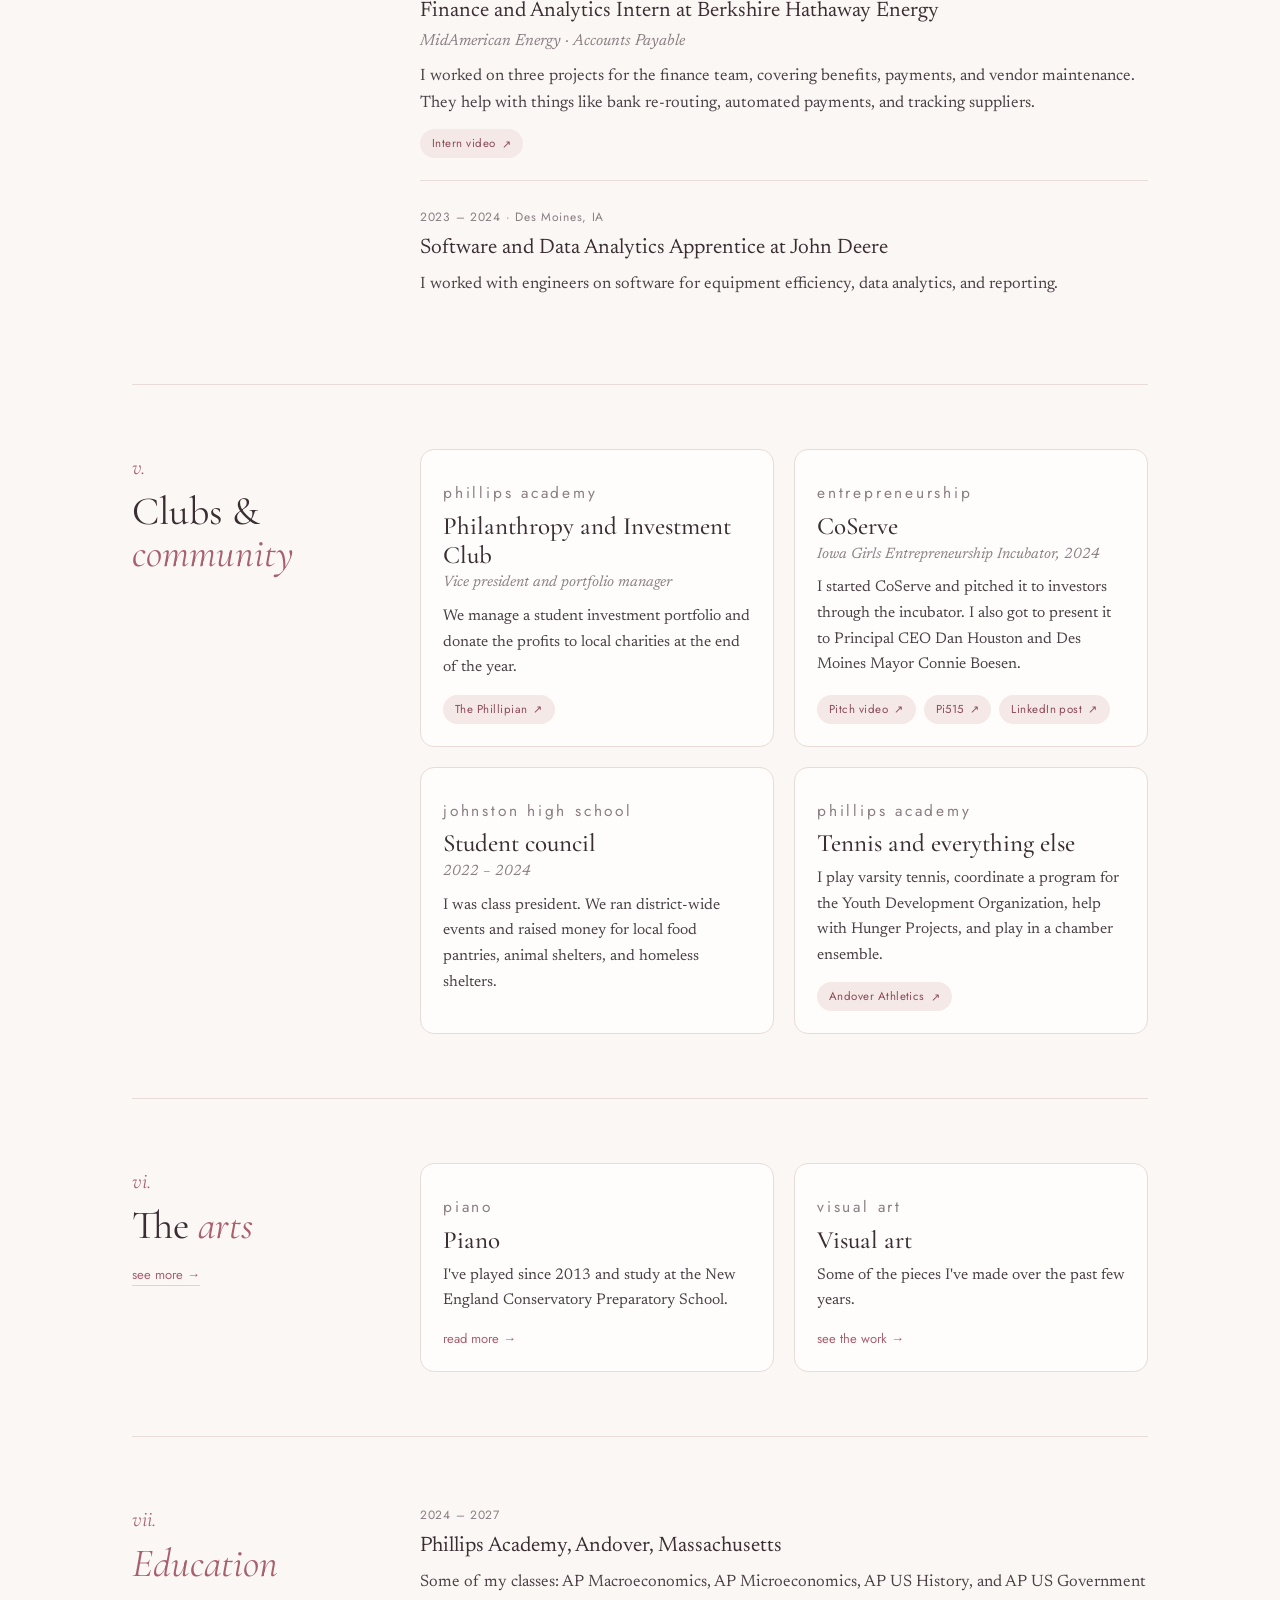
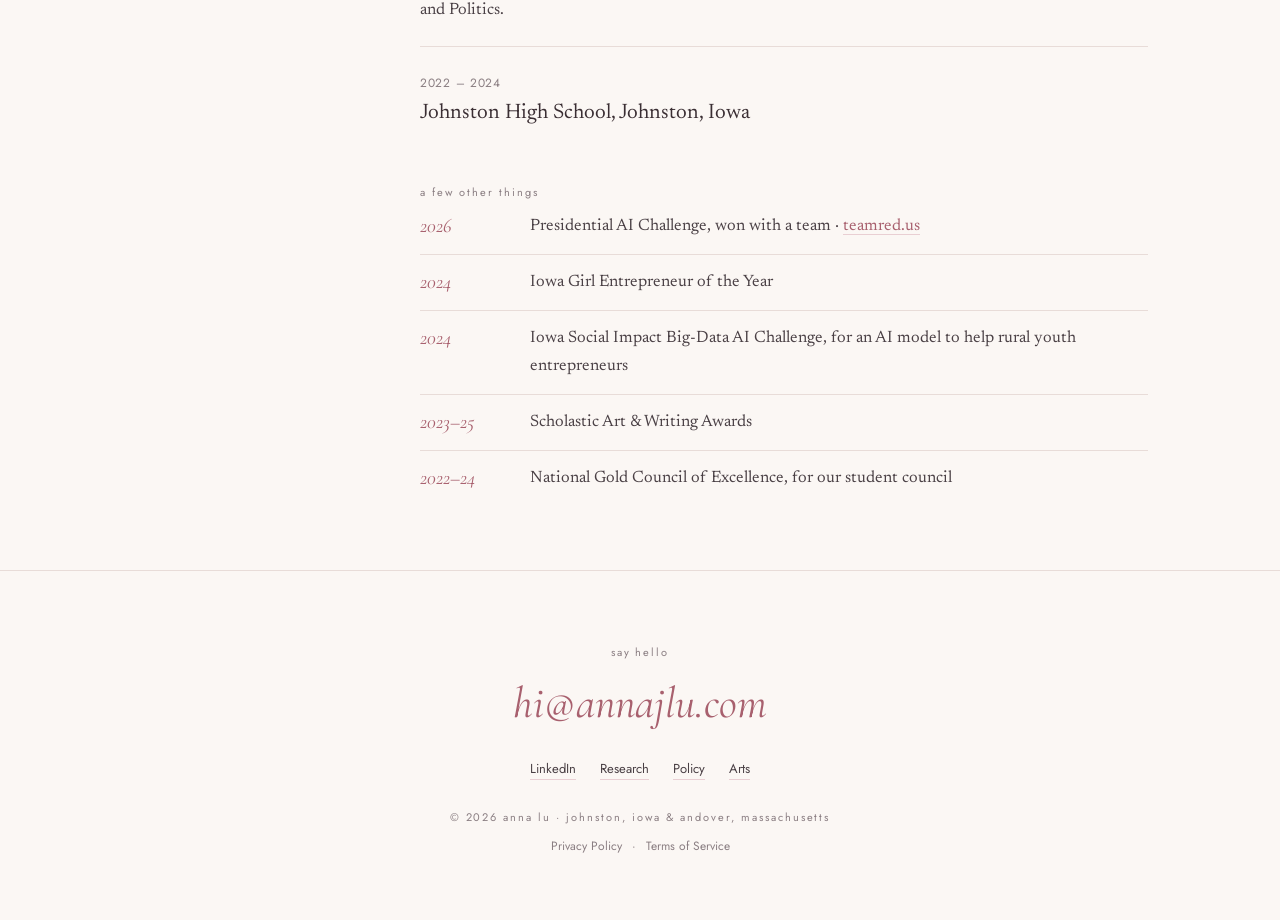
==== commit 05af02b7: "Remove em-dashes, link the Borlaug-Ruan paper, remove see-also cards" ====
--- a/index.html
+++ b/index.html
@@ -3,14 +3,14 @@
 <head>
   <meta charset="UTF-8">
   <meta name="viewport" content="width=device-width, initial-scale=1.0">
-  <title>Anna Lu — Phillips Academy · Johnston, Iowa</title>
+  <title>Anna Lu | Phillips Academy · Johnston, Iowa</title>
   <meta name="description" content="Hi, I'm Anna Lu, a senior at Phillips Academy from Johnston, Iowa. This is where I share my research, campaign work, the Andover Economic Review, piano, and art.">
   <meta name="author" content="Anna Lu">
   <meta name="robots" content="index, follow">
   <link rel="canonical" href="https://www.annajlu.com/">
 
   <meta property="og:type" content="profile">
-  <meta property="og:title" content="Anna Lu — Phillips Academy · Johnston, Iowa">
+  <meta property="og:title" content="Anna Lu | Phillips Academy · Johnston, Iowa">
   <meta property="og:description" content="A senior at Phillips Academy from Johnston, Iowa, sharing research, campaign work, piano, and art.">
   <meta property="og:url" content="https://www.annajlu.com/">
   <meta property="og:site_name" content="Anna Lu">
@@ -23,7 +23,7 @@
   <meta name="twitter:card" content="summary_large_image">
   <meta name="twitter:image" content="https://www.annajlu.com/images/og-card.jpg">
   <meta name="twitter:image:alt" content="Anna Lu, a student at Phillips Academy from Johnston, Iowa.">
-  <meta name="twitter:title" content="Anna Lu — Phillips Academy · Johnston, Iowa">
+  <meta name="twitter:title" content="Anna Lu | Phillips Academy · Johnston, Iowa">
   <meta name="twitter:description" content="A senior at Phillips Academy from Johnston, Iowa, sharing research, campaign work, piano, and art.">
 
   <link rel="icon" href="/favicon.svg" type="image/svg+xml">
@@ -34,6 +34,8 @@
   <link rel="preconnect" href="https://fonts.gstatic.com" crossorigin>
   <link href="https://fonts.googleapis.com/css2?family=Cormorant+Garamond:ital,wght@0,400;0,500;1,400;1,500&family=Newsreader:ital,opsz,wght@0,6..72,400;0,6..72,500;1,6..72,400&family=Jost:wght@400;500&display=swap" rel="stylesheet">
   <link rel="stylesheet" href="/styles.css">
+  <script>window.va = window.va || function () { (window.vaq = window.vaq || []).push(arguments); };</script>
+  <script defer src="/_vercel/insights/script.js"></script>
 
   <script type="application/ld+json">
   {
@@ -87,6 +89,7 @@
           { "@type": "Article", "url": "https://www.worldfoodprize.org/blog/2026/04/28/world-food-prize-foundation-selects-13-students-for-distinguished-borlaug-ruan-international-internship", "publisher": "World Food Prize Foundation" },
           { "@type": "SocialMediaPosting", "url": "https://www.linkedin.com/posts/the-world-food-prize-foundation_meet-anna-lu-one-of-our-13-exceptional-students-activity-7490863214214246400-wNIv", "publisher": "World Food Prize Foundation" },
           { "@type": "Article", "url": "https://www.masshist.org/press/NHD2026", "publisher": "Massachusetts Historical Society" },
+          { "@type": "Article", "url": "https://www.worldfoodprize.org/blog/people/anna-lu/", "publisher": "World Food Prize Foundation" },
           { "@type": "Article", "url": "https://www.global-agriculture.com/global-agriculture/world-food-prize-foundation-selects-13-students-for-distinguished-borlaug-ruan-international-internship/", "publisher": "Global Agriculture" },
           { "@type": "Article", "url": "https://phillipian.net/2026/02/13/financial-literacy-presentation-compounds-students-knowledge-on-monetary-matters/", "publisher": "The Phillipian" },
           { "@type": "Article", "url": "https://www.yahoo.com/entertainment/meet-2024-bill-riley-talent-211912407.html", "publisher": "Yahoo Entertainment" },
@@ -215,7 +218,7 @@
         <div class="entry">
           <span class="when">2026 · ICRISAT, Hyderabad</span>
           <div class="t">Borlaug-Ruan internship research</div>
-          <p>What I worked on this summer: trade and investment policy in agriculture.</p>
+          <p>What I worked on this summer: trade and investment policy in agriculture. <a class="text-link" href="https://www.worldfoodprize.org/blog/people/anna-lu/" target="_blank" rel="noopener">Read the paper</a></p>
         </div>
         <div class="entry">
           <span class="when">Phillips Academy and earlier</span>
@@ -267,6 +270,7 @@
           <div class="org">World Food Prize Foundation</div>
           <p>I spent eight weeks at the International Crops Research Institute for the Semi-Arid Tropics, researching trade and investment policy.</p>
           <div class="chips">
+            <a class="chip" href="https://www.worldfoodprize.org/blog/people/anna-lu/" target="_blank" rel="noopener">Read my paper</a>
             <a class="chip" href="https://www.worldfoodprize.org/blog/2026/04/28/world-food-prize-foundation-selects-13-students-for-distinguished-borlaug-ruan-international-internship" target="_blank" rel="noopener">Announcement</a>
             <a class="chip" href="https://www.worldfoodprize.org/youth-programs/borlaug-ruan-international-internship/" target="_blank" rel="noopener">Intern directory</a>
             <a class="chip" href="https://medium.com/@annajoylu2007" target="_blank" rel="noopener">Internship blog</a>
--- a/styles.css
+++ b/styles.css
@@ -1,4 +1,4 @@
-/* ===== Anna Lu — soft editorial ===== */
+/* ===== Anna Lu: soft editorial ===== */
 
 :root {
   --paper: #fbf7f4;
@@ -209,9 +209,6 @@
 .gallery figure img { width: 100%; height: auto; border-radius: 12px; box-shadow: 0 6px 18px rgba(58, 46, 51, .08); }
 .gallery figcaption { margin-top: 9px; font-family: var(--sans); font-size: 12px; color: var(--muted); }
 
-/* ===== Next-page links ===== */
-.next { display: grid; grid-template-columns: repeat(3, 1fr); gap: 20px; padding: 56px 0; border-top: 1px solid var(--rule); }
-
 /* ===== Footer ===== */
 .footer { padding: 72px 0 64px; text-align: center; border-top: 1px solid var(--rule); }
 .footer .big { font-family: var(--display); font-size: 44px; color: var(--ink); margin-top: 6px; }
@@ -290,7 +287,7 @@
 
 /* ===== Responsive ===== */
 @media (max-width: 900px) {
-  .cols, .next { grid-template-columns: 1fr 1fr; }
+  .cols { grid-template-columns: 1fr 1fr; }
   .stats { grid-template-columns: 1fr 1fr; }
 }
 @media (max-width: 820px) {
@@ -317,7 +314,7 @@
   .gallery { grid-template-columns: 1fr 1fr; }
 }
 @media (max-width: 560px) {
-  .cols, .cols.two, .next { grid-template-columns: 1fr; }
+  .cols, .cols.two { grid-template-columns: 1fr; }
   .honors li { grid-template-columns: 1fr; gap: 2px; }
   .footer .big { font-size: 34px; }
   .gallery { grid-template-columns: 1fr; }
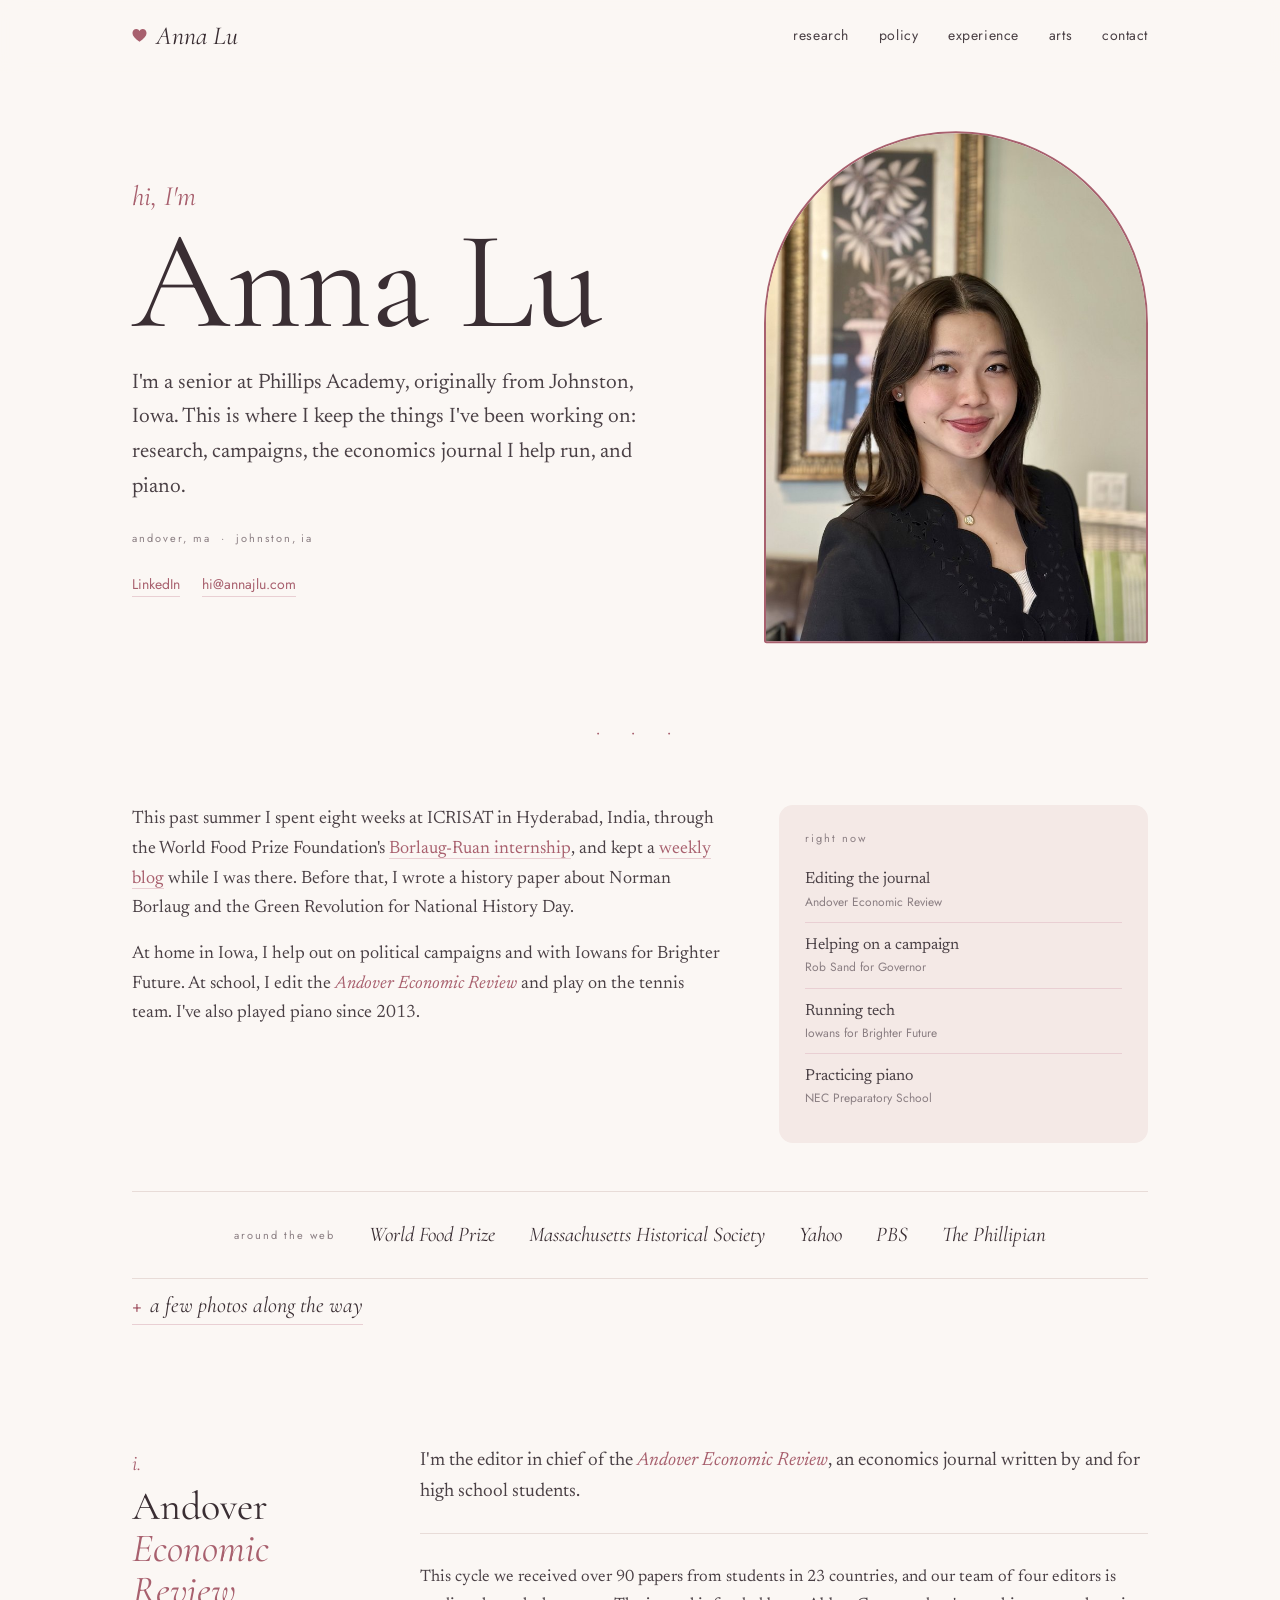
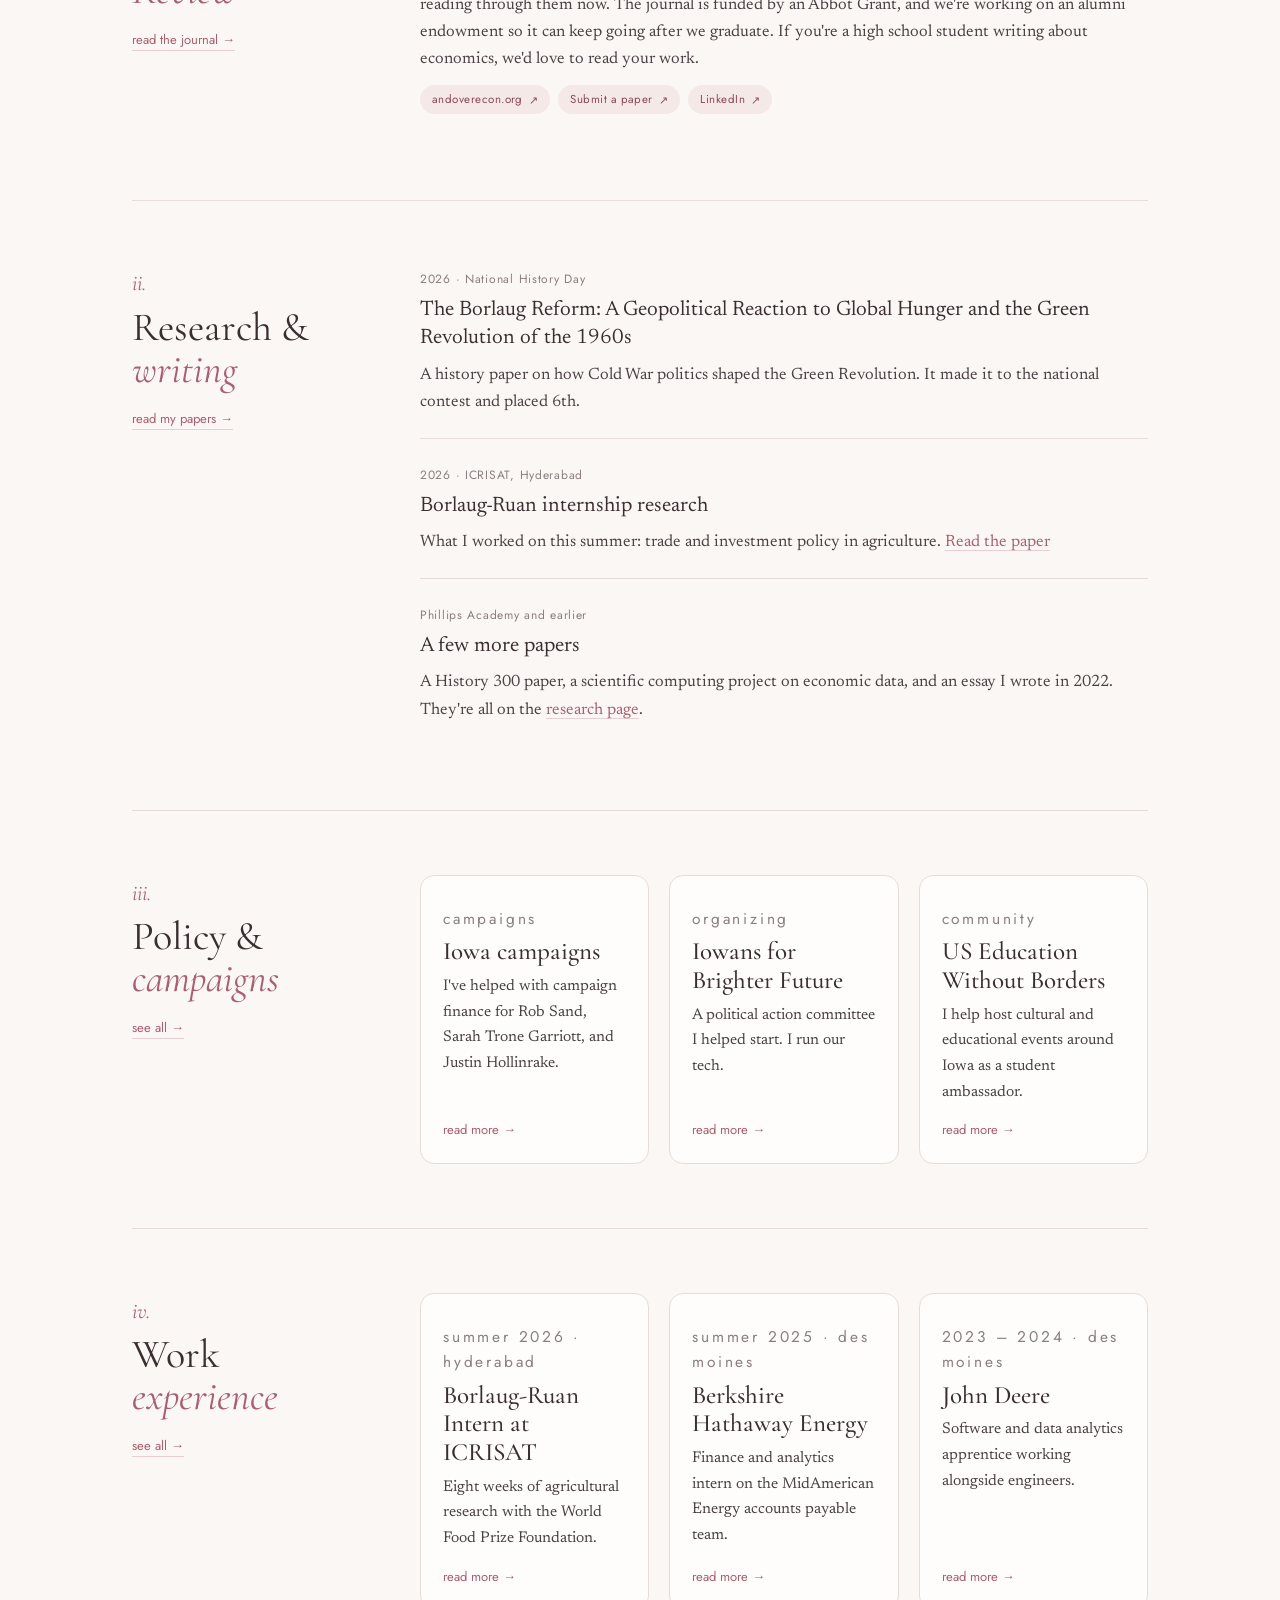
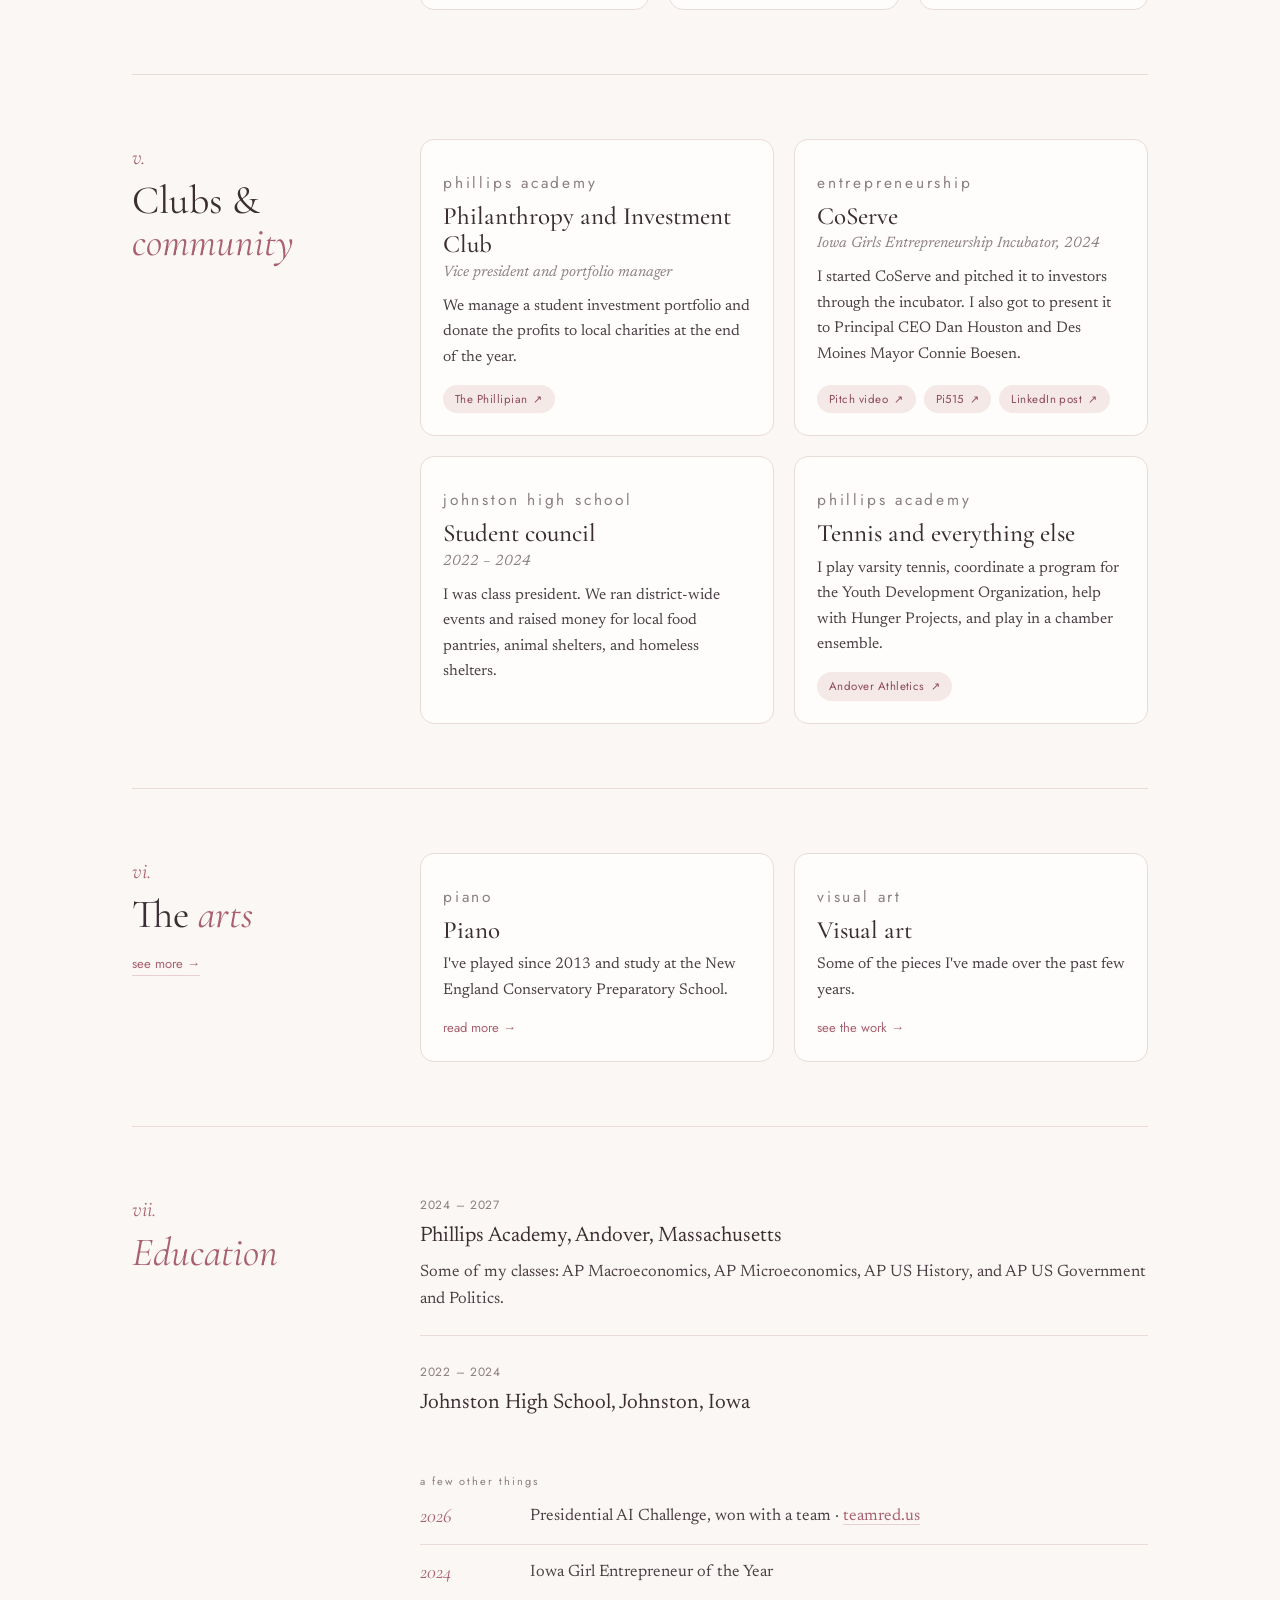
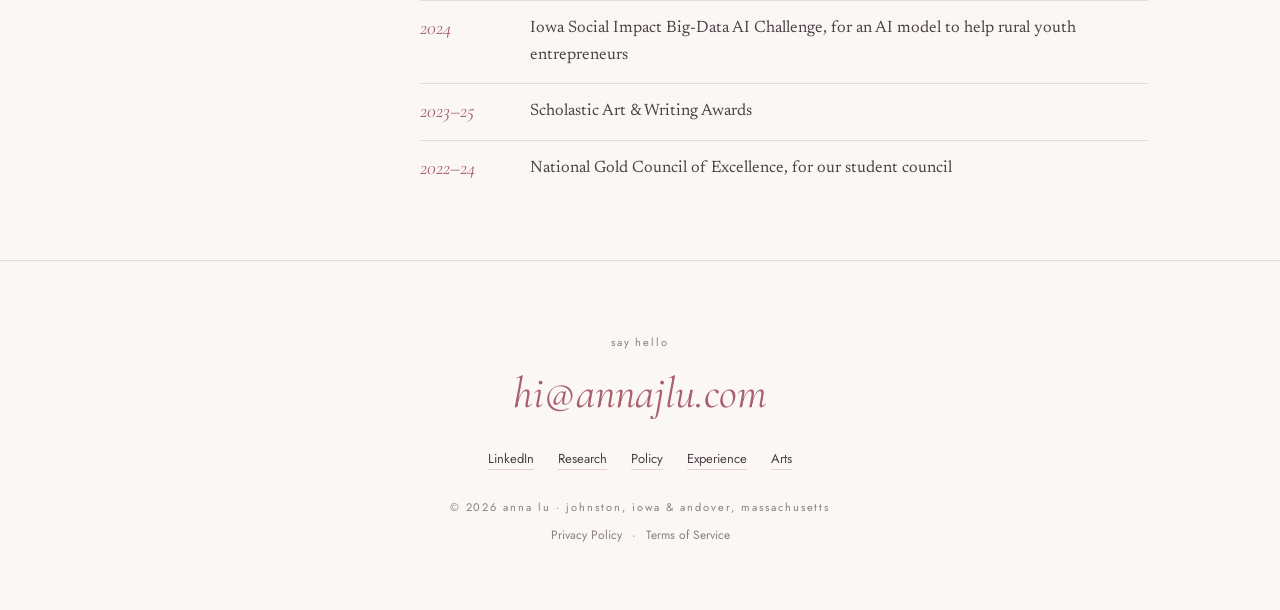
==== commit 7d3125a2: "Give work experience its own page" ====
--- a/index.html
+++ b/index.html
@@ -109,7 +109,7 @@
       <ul class="nav" id="navLinks">
         <li><a href="/research">research</a></li>
         <li><a href="/policy">policy</a></li>
-        <li><a href="/#experience">experience</a></li>
+        <li><a href="/experience">experience</a></li>
         <li><a href="/arts">arts</a></li>
         <li><a href="#contact">contact</a></li>
       </ul>
@@ -262,36 +262,27 @@
       <div class="sec-head reveal">
         <div class="sec-num">iv.</div>
         <h2>Work <em>experience</em></h2>
-      </div>
-      <div class="reveal">
-        <div class="entry">
-          <span class="when">Summer 2026 · Hyderabad, India</span>
-          <div class="t">Borlaug-Ruan Intern at ICRISAT</div>
-          <div class="org">World Food Prize Foundation</div>
-          <p>I spent eight weeks at the International Crops Research Institute for the Semi-Arid Tropics, researching trade and investment policy.</p>
-          <div class="chips">
-            <a class="chip" href="https://www.worldfoodprize.org/blog/people/anna-lu/" target="_blank" rel="noopener">Read my paper</a>
-            <a class="chip" href="https://www.worldfoodprize.org/blog/2026/04/28/world-food-prize-foundation-selects-13-students-for-distinguished-borlaug-ruan-international-internship" target="_blank" rel="noopener">Announcement</a>
-            <a class="chip" href="https://www.worldfoodprize.org/youth-programs/borlaug-ruan-international-internship/" target="_blank" rel="noopener">Intern directory</a>
-            <a class="chip" href="https://medium.com/@annajoylu2007" target="_blank" rel="noopener">Internship blog</a>
-            <a class="chip" href="https://www.linkedin.com/posts/the-world-food-prize-foundation_meet-anna-lu-one-of-our-13-exceptional-students-activity-7490863214214246400-wNIv" target="_blank" rel="noopener">Foundation feature</a>
-            <a class="chip" href="https://www.global-agriculture.com/global-agriculture/world-food-prize-foundation-selects-13-students-for-distinguished-borlaug-ruan-international-internship/" target="_blank" rel="noopener">Global Agriculture</a>
-          </div>
-        </div>
-        <div class="entry">
-          <span class="when">Summer 2025 · Des Moines, IA</span>
-          <div class="t">Finance and Analytics Intern at Berkshire Hathaway Energy</div>
-          <div class="org">MidAmerican Energy · Accounts Payable</div>
-          <p>I worked on three projects for the finance team, covering benefits, payments, and vendor maintenance. They help with things like bank re-routing, automated payments, and tracking suppliers.</p>
-          <div class="chips">
-            <a class="chip" href="https://www.facebook.com/reel/1644495276218285" target="_blank" rel="noopener">Intern video</a>
-          </div>
-        </div>
-        <div class="entry">
-          <span class="when">2023 – 2024 · Des Moines, IA</span>
-          <div class="t">Software and Data Analytics Apprentice at John Deere</div>
-          <p>I worked with engineers on software for equipment efficiency, data analytics, and reporting.</p>
-        </div>
+        <a class="more" href="/experience">see all →</a>
+      </div>
+      <div class="cols reveal">
+        <a class="card" href="/experience#icrisat">
+          <p class="label">summer 2026 · hyderabad</p>
+          <h3>Borlaug-Ruan Intern at ICRISAT</h3>
+          <p>Eight weeks of agricultural research with the World Food Prize Foundation.</p>
+          <span class="go">read more →</span>
+        </a>
+        <a class="card" href="/experience#bhe">
+          <p class="label">summer 2025 · des moines</p>
+          <h3>Berkshire Hathaway Energy</h3>
+          <p>Finance and analytics intern on the MidAmerican Energy accounts payable team.</p>
+          <span class="go">read more →</span>
+        </a>
+        <a class="card" href="/experience#john-deere">
+          <p class="label">2023 – 2024 · des moines</p>
+          <h3>John Deere</h3>
+          <p>Software and data analytics apprentice working alongside engineers.</p>
+          <span class="go">read more →</span>
+        </a>
       </div>
     </section>
 
@@ -396,6 +387,7 @@
         <a href="https://www.linkedin.com/in/annajlu" target="_blank" rel="noopener me">LinkedIn</a>
         <a href="/research">Research</a>
         <a href="/policy">Policy</a>
+        <a href="/experience">Experience</a>
         <a href="/arts">Arts</a>
       </div>
       <p class="label small">© 2026 anna lu · johnston, iowa &amp; andover, massachusetts</p>
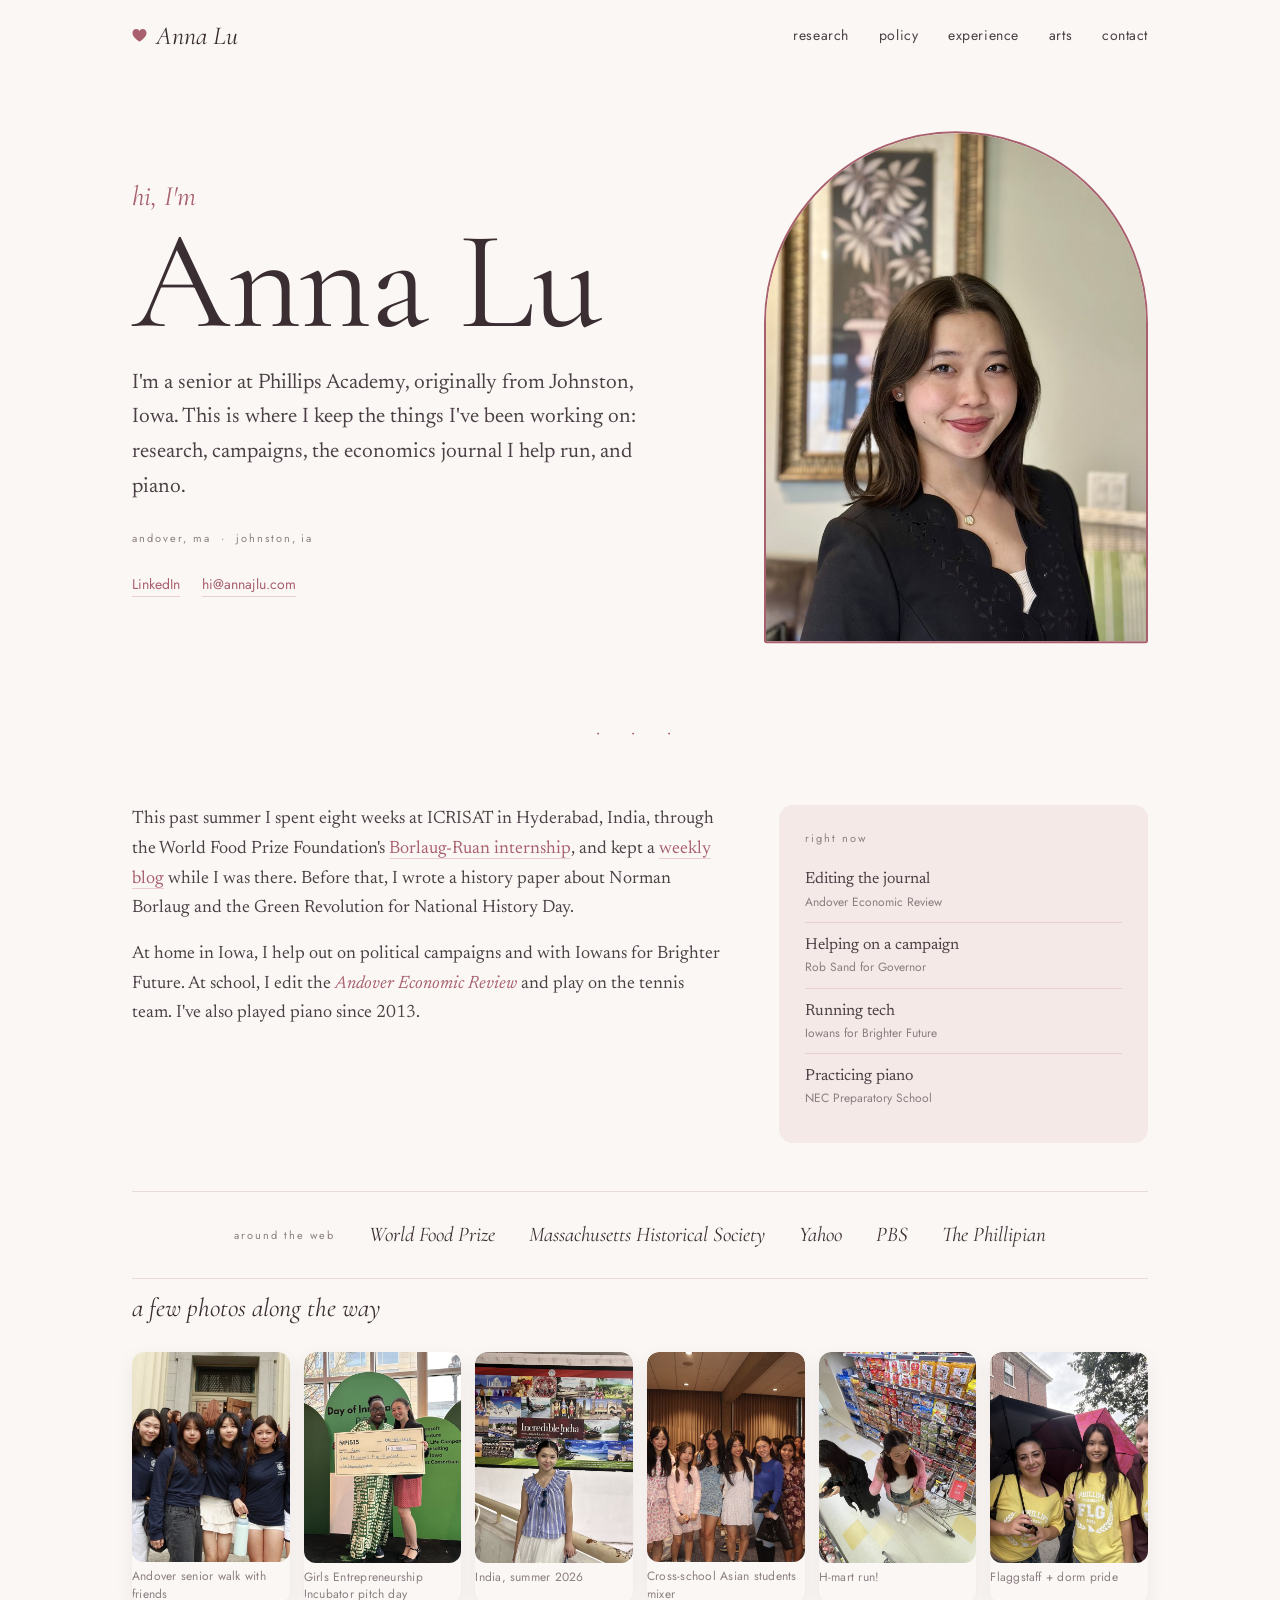
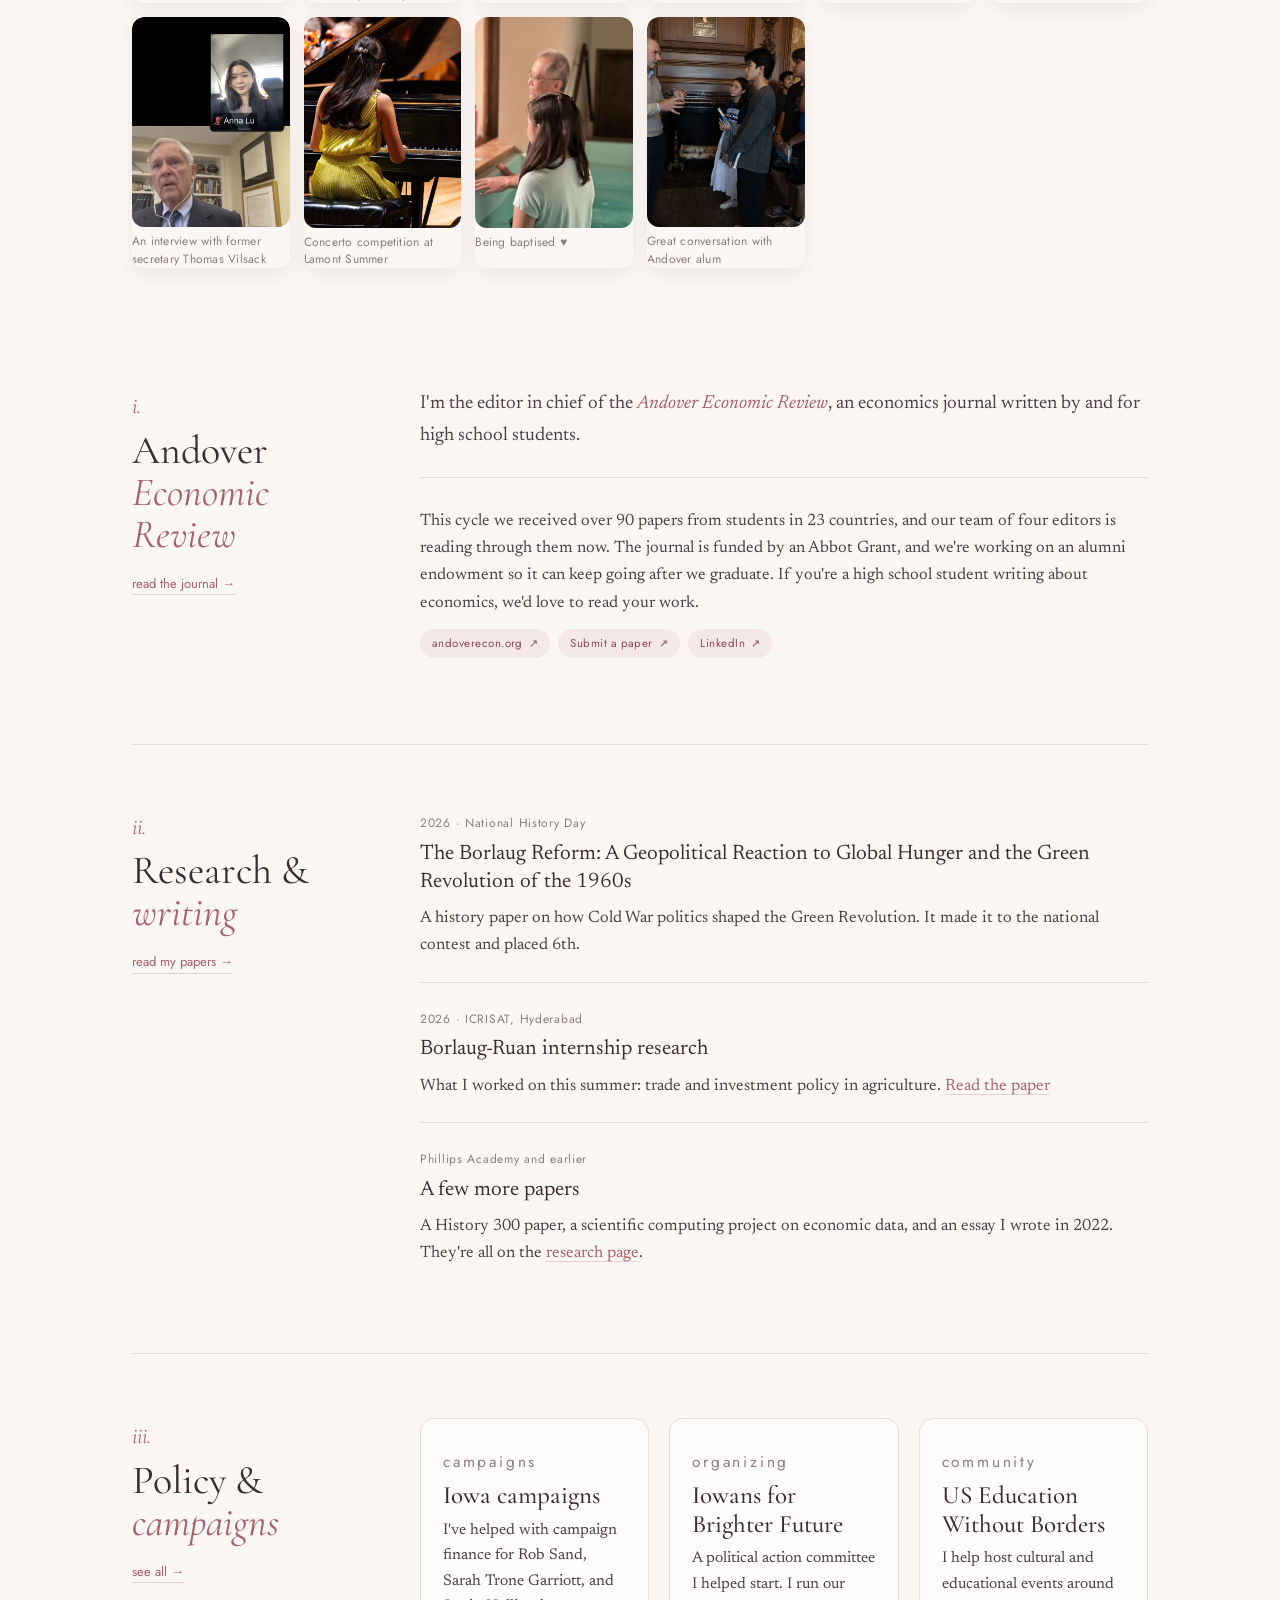
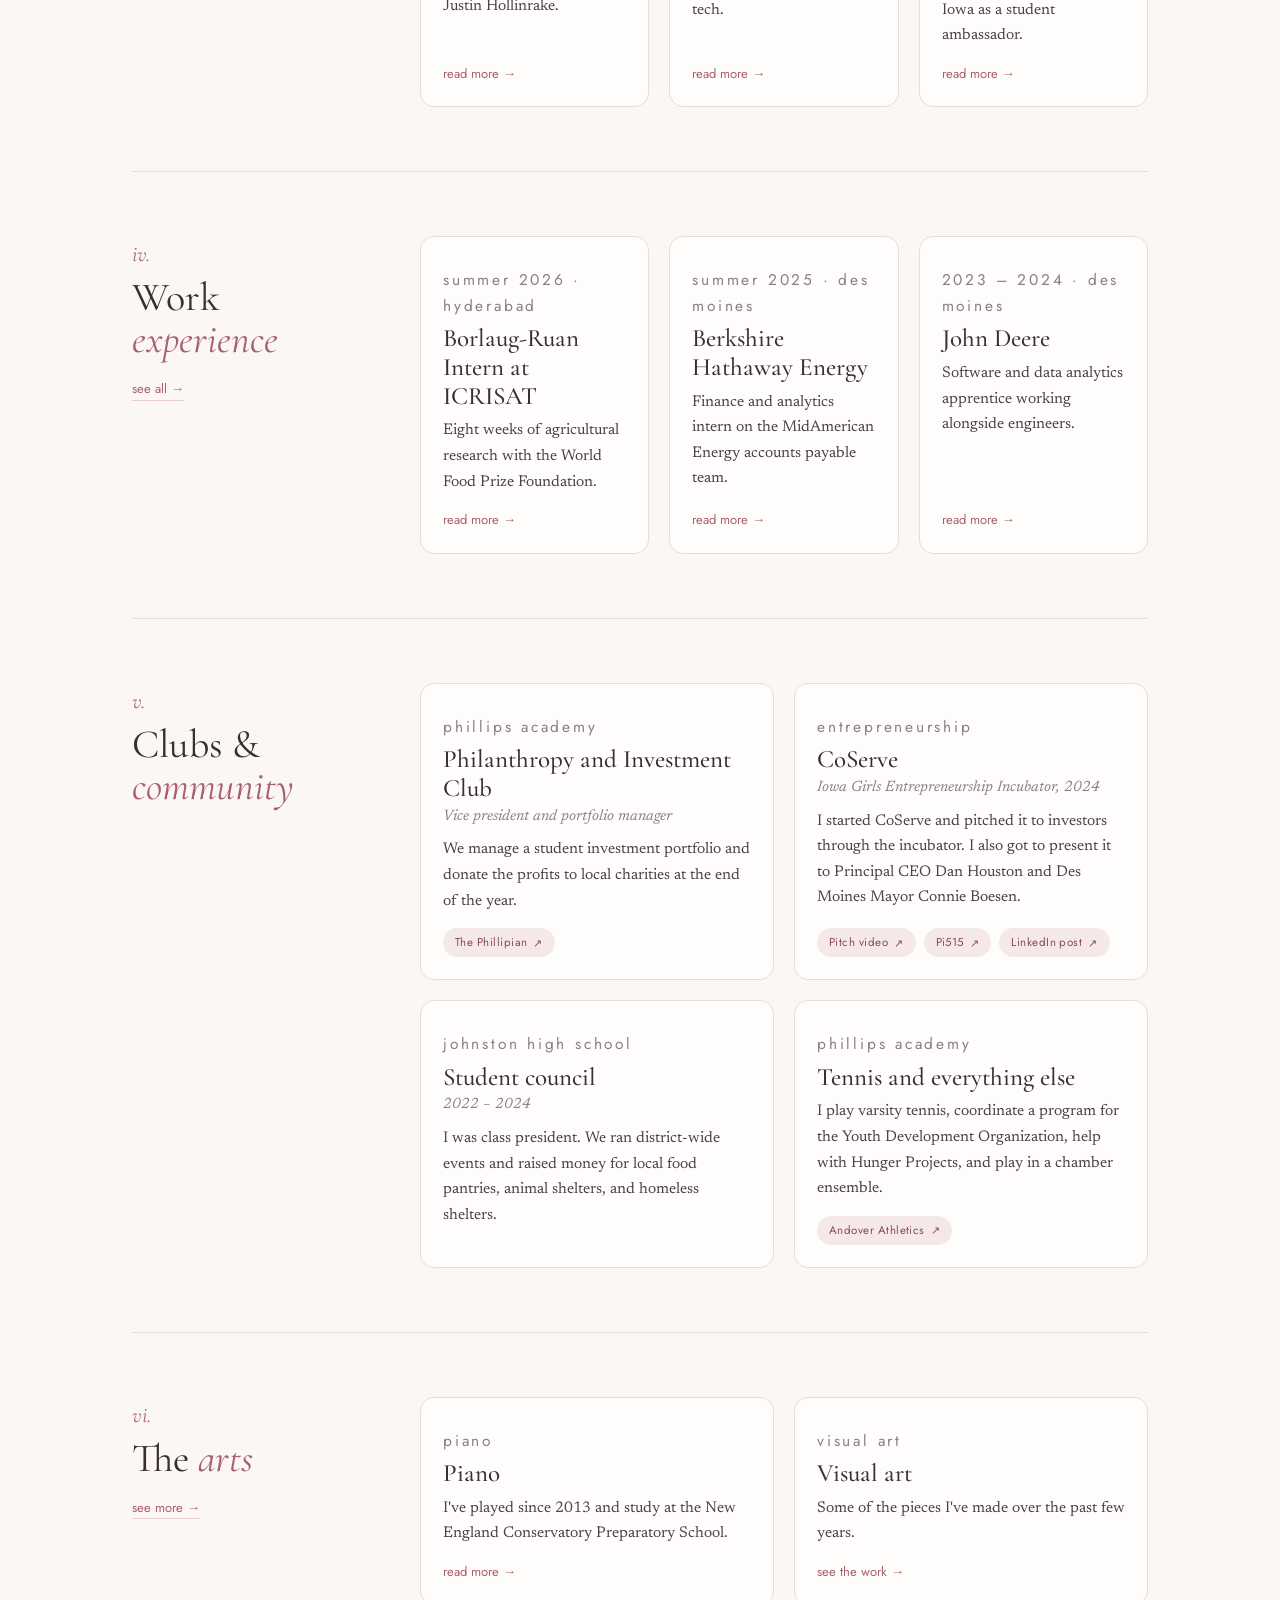
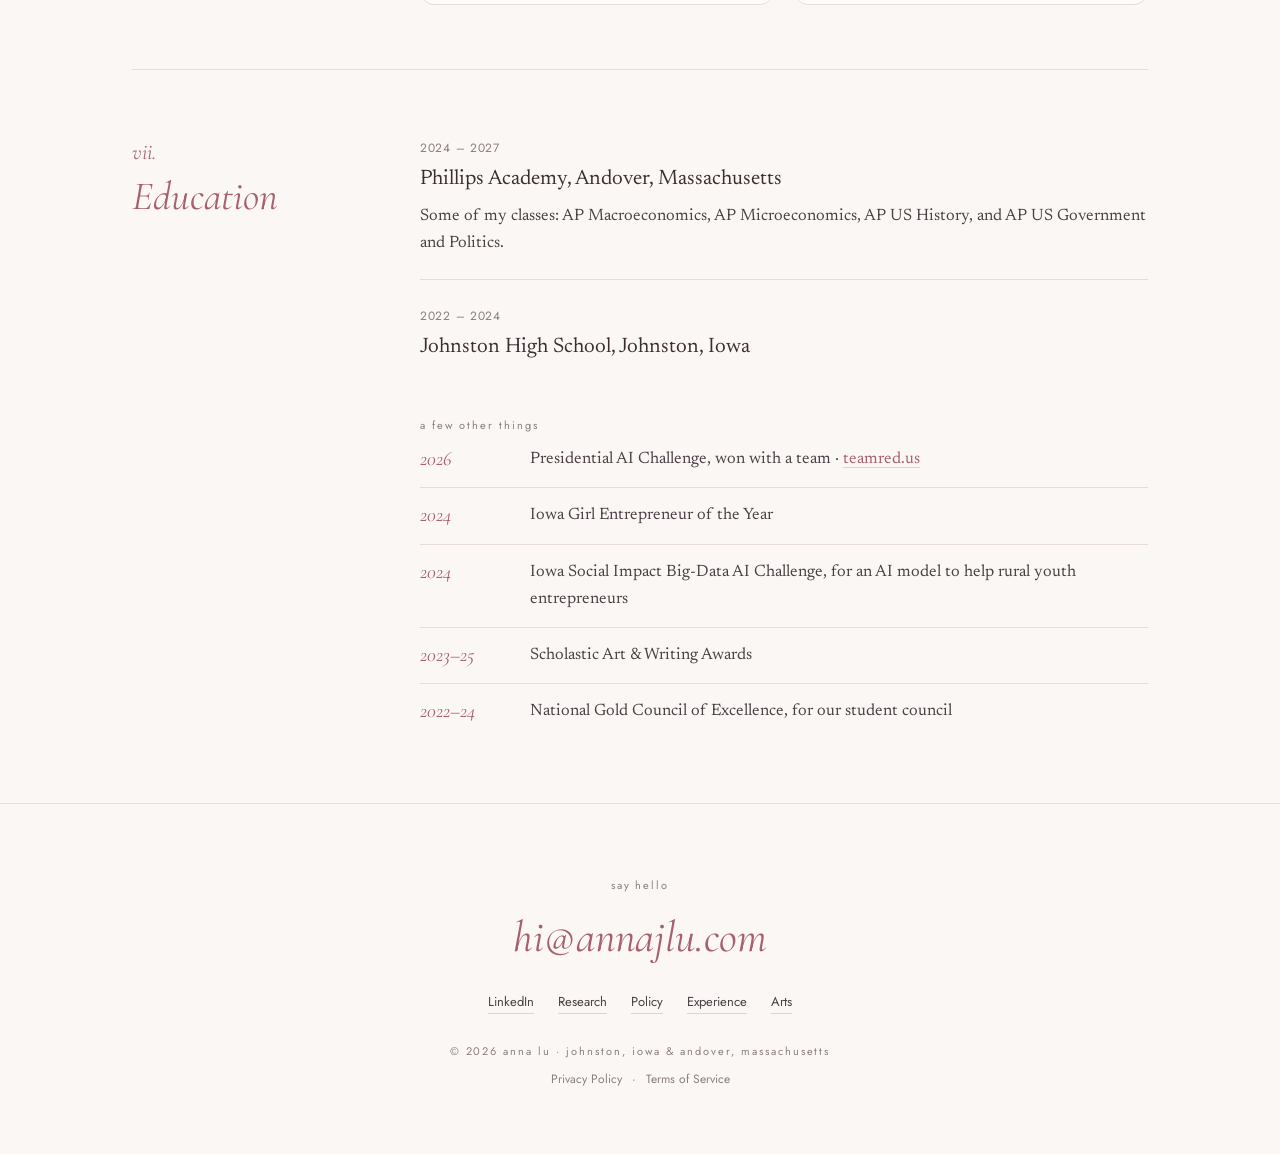
==== commit dc190785: "Show homepage photos directly instead of in a dropdown" ====
--- a/index.html
+++ b/index.html
@@ -165,21 +165,19 @@
     <!-- Photos: the section stays hidden until at least one <img> is present (see script.js).
          Add more to /images/frames/ (3:4 crop) and list them here. -->
     <section class="frames" aria-label="Photos">
-      <details>
-        <summary>a few photos along the way</summary>
-        <div class="frames-grid">
-          <figure><img src="/images/frames/andover-friends.jpg" alt="Anna on the senior walk with friends in Phillips Academy shirts" loading="lazy"><figcaption>Andover senior walk with friends</figcaption></figure>
-          <figure><img src="/images/frames/pi515-pitch-day.jpg" alt="Anna holding a Pi515 award check for the Girls Entrepreneurship Incubator" loading="lazy"><figcaption>Girls Entrepreneurship Incubator pitch day</figcaption></figure>
-          <figure><img src="/images/frames/india-summer-2026.jpg" alt="Anna standing in front of an Incredible India display" loading="lazy"><figcaption>India, summer 2026</figcaption></figure>
-          <figure><img src="/images/frames/dressed-up.jpg" alt="Anna with students from other schools at a mixer" loading="lazy"><figcaption>Cross-school Asian students mixer</figcaption></figure>
-          <figure><img src="/images/frames/grocery-run.jpg" alt="Anna and a friend with a shopping cart at H-mart" loading="lazy"><figcaption>H-mart run!</figcaption></figure>
-          <figure><img src="/images/frames/flg-2026.jpg" alt="Anna and friends in yellow Phillips Academy shirts holding umbrellas in the rain" loading="lazy"><figcaption>Flaggstaff + dorm pride</figcaption></figure>
-          <figure><img src="/images/frames/zoom-call.jpg" alt="Anna on a video call with Tom Vilsack" loading="lazy"><figcaption>An interview with former secretary Thomas Vilsack</figcaption></figure>
-          <figure><img src="/images/frames/concerto.jpg" alt="Anna playing piano with an orchestra behind her" loading="lazy"><figcaption>Concerto competition at Lamont Summer</figcaption></figure>
-          <figure><img src="/images/frames/pool.jpg" alt="Anna being baptised" loading="lazy"><figcaption>Being baptised ♥️</figcaption></figure>
-          <figure><img src="/images/frames/campus-talk.jpg" alt="Anna in conversation with Andover alumni in a wood-panelled room" loading="lazy"><figcaption>Great conversation with Andover alum</figcaption></figure>
-        </div>
-      </details>
+      <h2 class="frames-title reveal">a few photos along the way</h2>
+      <div class="frames-grid reveal">
+        <figure><img src="/images/frames/andover-friends.jpg" alt="Anna on the senior walk with friends in Phillips Academy shirts" loading="lazy"><figcaption>Andover senior walk with friends</figcaption></figure>
+        <figure><img src="/images/frames/pi515-pitch-day.jpg" alt="Anna holding a Pi515 award check for the Girls Entrepreneurship Incubator" loading="lazy"><figcaption>Girls Entrepreneurship Incubator pitch day</figcaption></figure>
+        <figure><img src="/images/frames/india-summer-2026.jpg" alt="Anna standing in front of an Incredible India display" loading="lazy"><figcaption>India, summer 2026</figcaption></figure>
+        <figure><img src="/images/frames/dressed-up.jpg" alt="Anna with students from other schools at a mixer" loading="lazy"><figcaption>Cross-school Asian students mixer</figcaption></figure>
+        <figure><img src="/images/frames/grocery-run.jpg" alt="Anna and a friend with a shopping cart at H-mart" loading="lazy"><figcaption>H-mart run!</figcaption></figure>
+        <figure><img src="/images/frames/flg-2026.jpg" alt="Anna and friends in yellow Phillips Academy shirts holding umbrellas in the rain" loading="lazy"><figcaption>Flaggstaff + dorm pride</figcaption></figure>
+        <figure><img src="/images/frames/zoom-call.jpg" alt="Anna on a video call with Tom Vilsack" loading="lazy"><figcaption>An interview with former secretary Thomas Vilsack</figcaption></figure>
+        <figure><img src="/images/frames/concerto.jpg" alt="Anna playing piano with an orchestra behind her" loading="lazy"><figcaption>Concerto competition at Lamont Summer</figcaption></figure>
+        <figure><img src="/images/frames/pool.jpg" alt="Anna being baptised" loading="lazy"><figcaption>Being baptised ♥️</figcaption></figure>
+        <figure><img src="/images/frames/campus-talk.jpg" alt="Anna in conversation with Andover alumni in a wood-panelled room" loading="lazy"><figcaption>Great conversation with Andover alum</figcaption></figure>
+      </div>
     </section>
 
     <!-- i. Andover Economic Review -->
--- a/styles.css
+++ b/styles.css
@@ -322,43 +322,18 @@
 
 /* ===== Photos ("a few photos along the way") ===== */
 .frames { padding: 8px 0 56px; }
-.frames summary {
-  width: fit-content;
-  cursor: pointer;
-  list-style: none;
+.frames-title {
   font-family: var(--display);
   font-style: italic;
-  font-size: 22px;
+  font-weight: 400;
+  font-size: 26px;
   color: var(--ink);
-  border-bottom: 1px solid var(--accent-soft);
-  transition: color .2s, border-color .2s;
-}
-.frames summary::-webkit-details-marker { display: none; }
-.frames summary::before {
-  content: "+";
-  display: inline-block;
-  width: 18px;
-  font-family: var(--sans);
-  font-style: normal;
-  font-size: 16px;
-  color: var(--accent);
-}
-.frames details[open] summary::before { content: "−"; }
-.frames summary:hover { color: var(--accent); border-color: var(--accent); }
+}
 .frames-grid {
   display: grid;
   grid-template-columns: repeat(auto-fill, minmax(150px, 1fr));
   gap: 14px;
   margin-top: 22px;
-}
-/* Opened: each photo wipes down into place, one after the next */
-.frames details[open] figure {
-  animation: frame-in .75s var(--ease) backwards;
-  animation-delay: calc(var(--i, 0) * 55ms);
-}
-@keyframes frame-in {
-  from { clip-path: inset(0 0 100% 0 round 12px); }
-  to   { clip-path: inset(0 0 0 0 round 12px); }
 }
 .frames figure { margin: 0; border-radius: 12px; overflow: hidden; box-shadow: 0 6px 18px rgba(58, 46, 51, .08); }
 .frames img {
@@ -392,8 +367,7 @@
   .mast-copy > *,
   .page-head > *,
   .arch,
-  .divider.rv,
-  .frames details[open] figure { animation: none; }
+  .divider.rv { animation: none; }
   .frames img,
   .frames figure,
   a.card,
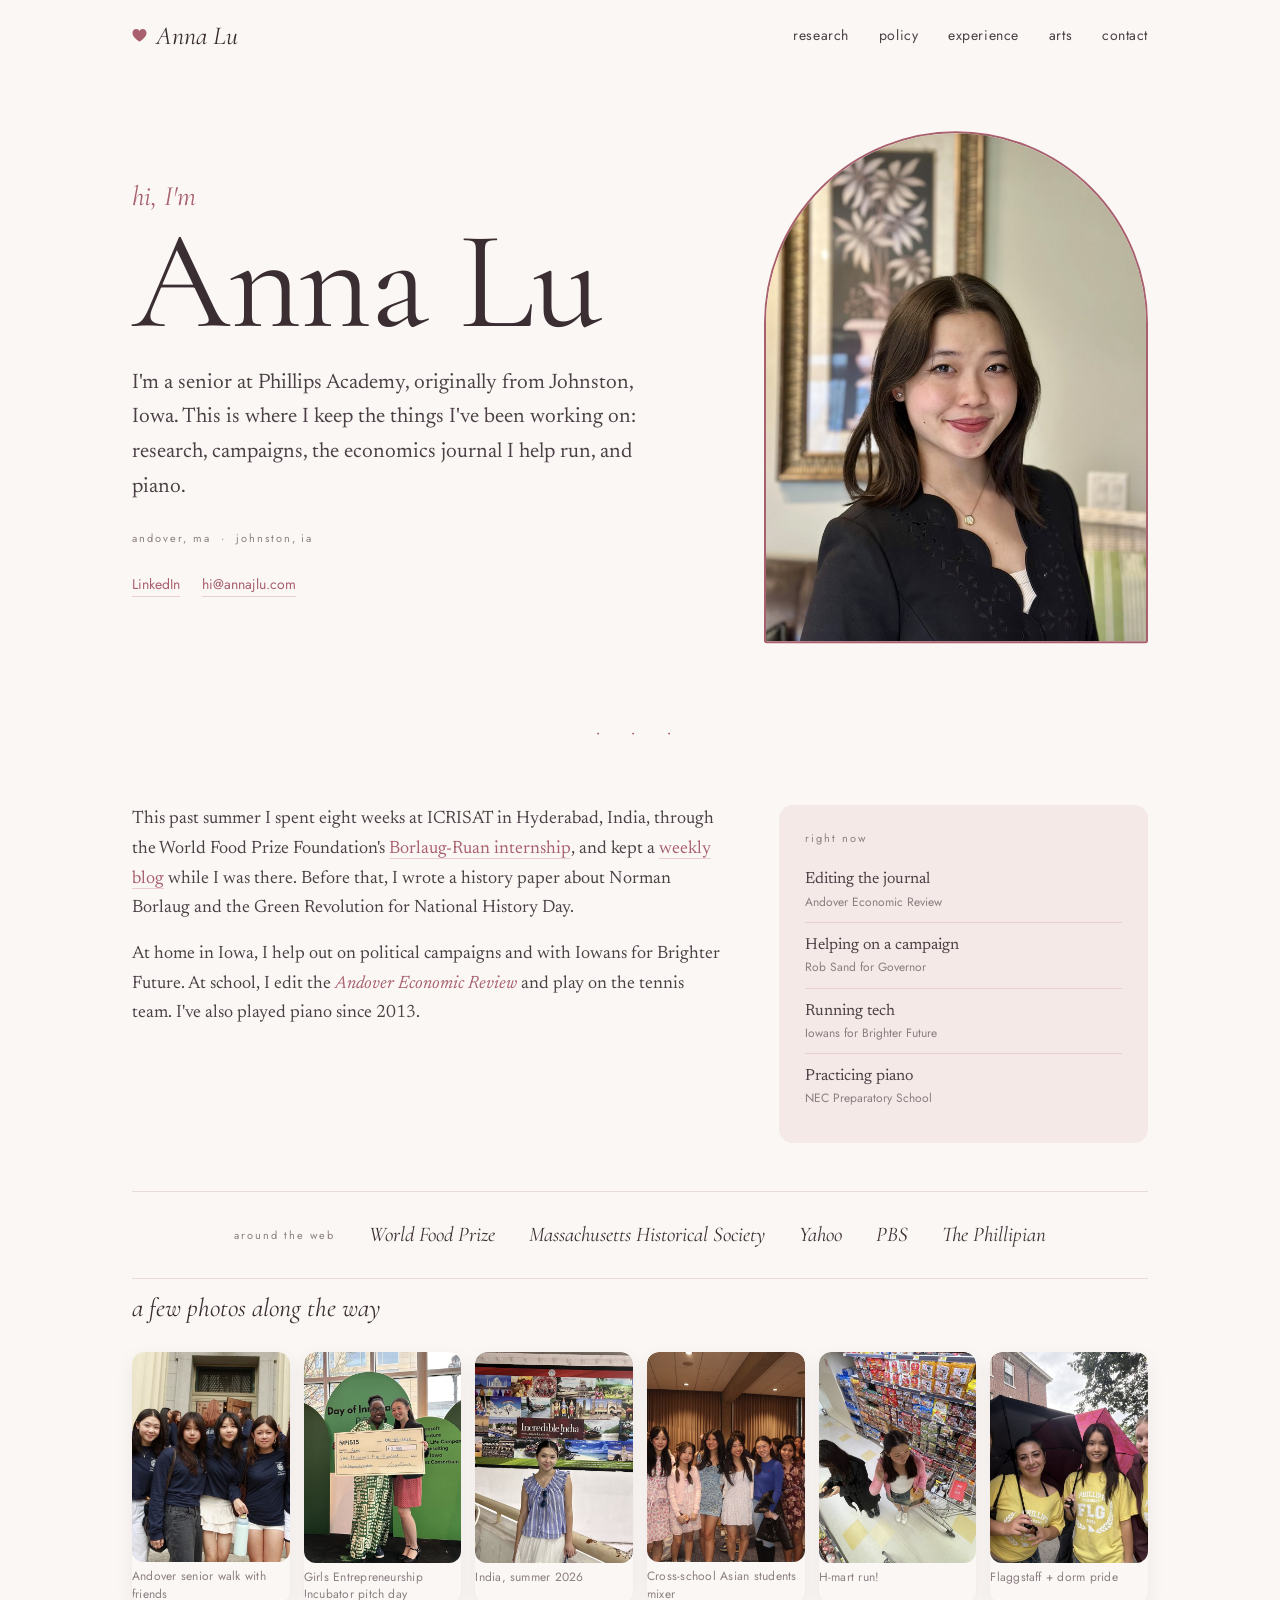
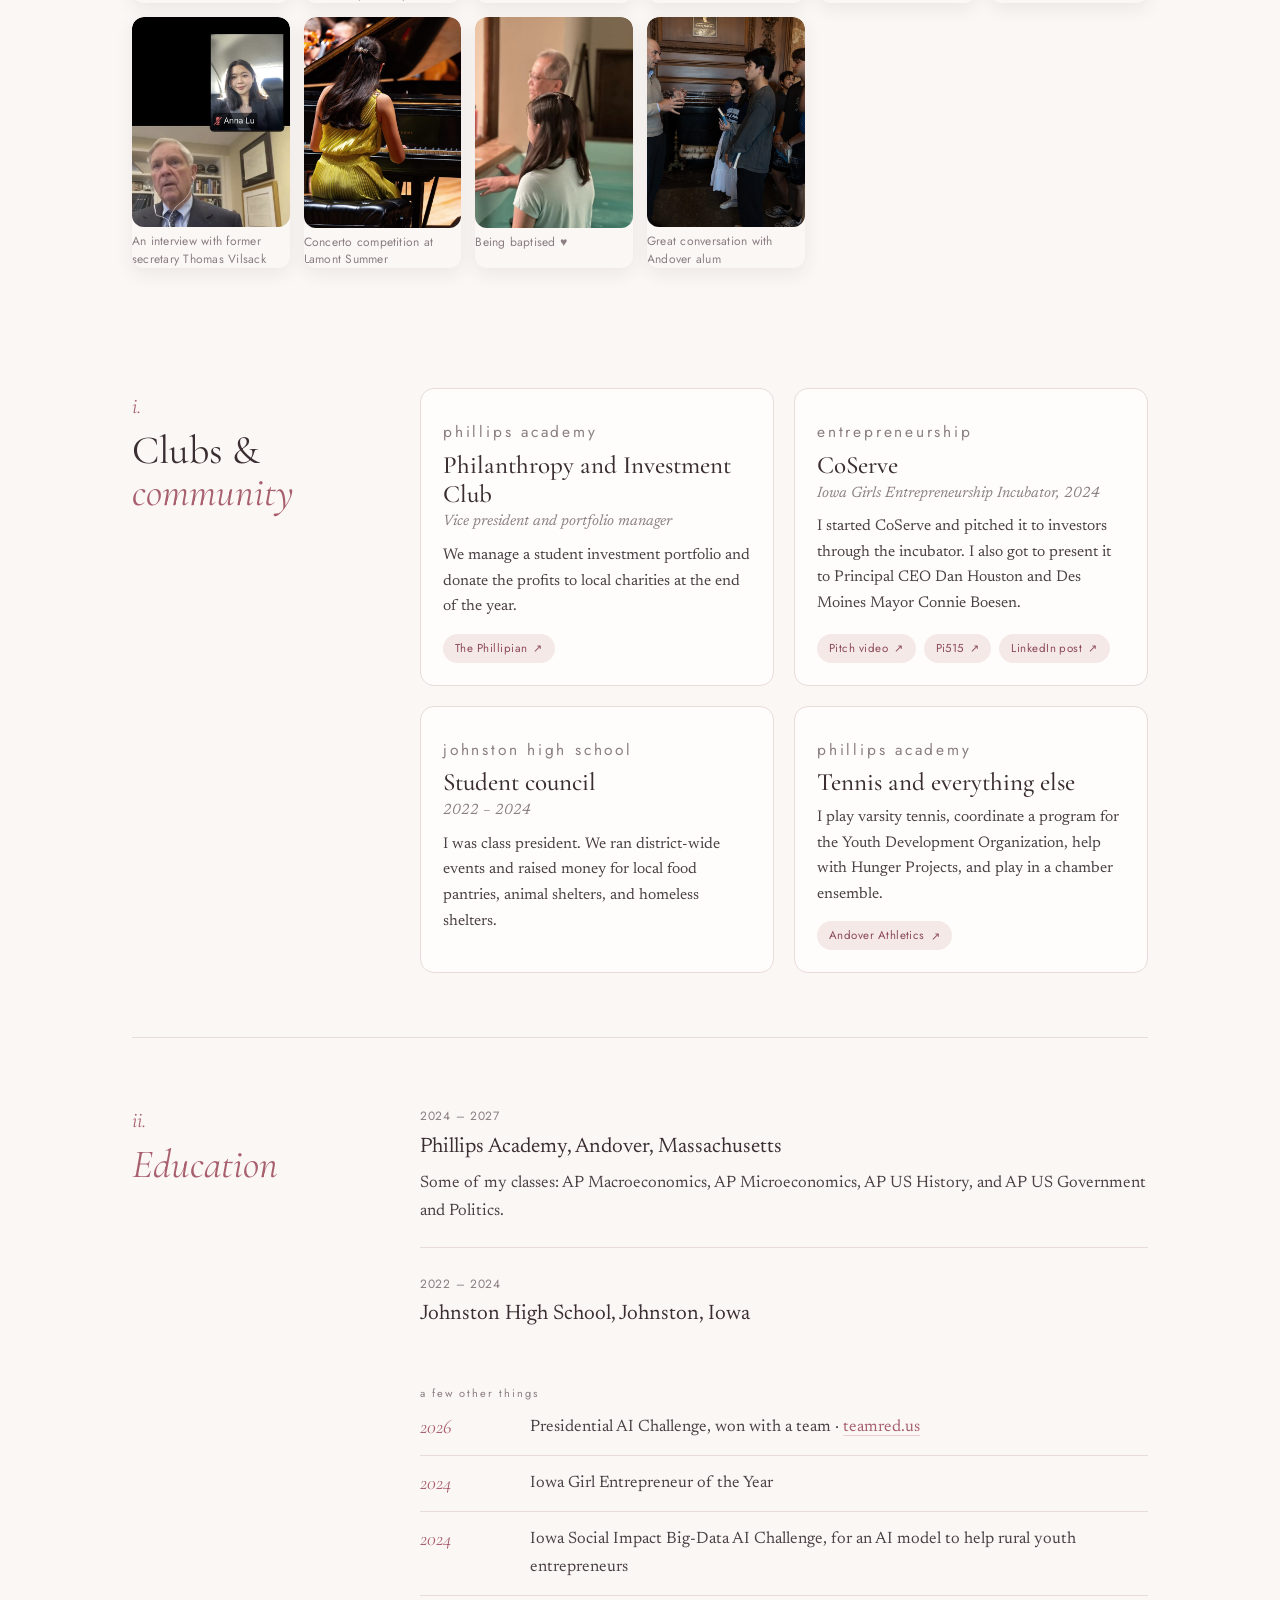
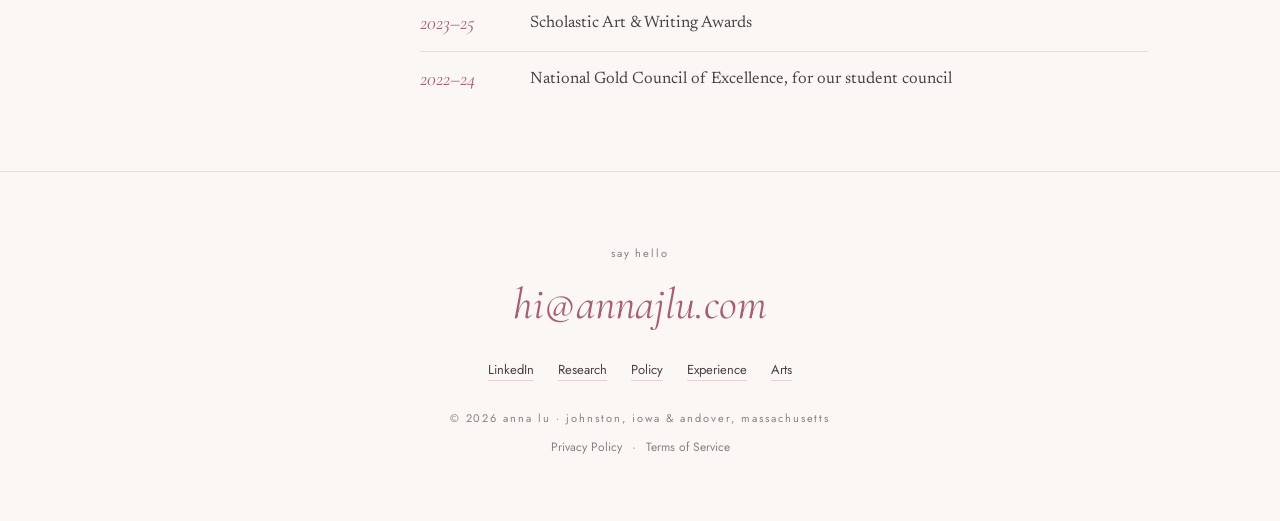
==== commit c07ded18: "Shorten homepage; move Andover Economic Review to Experience" ====
--- a/index.html
+++ b/index.html
@@ -180,114 +180,10 @@
       </div>
     </section>
 
-    <!-- i. Andover Economic Review -->
-    <section class="sec" id="aer">
+    <!-- i. Community -->
+    <section class="sec" id="leadership">
       <div class="sec-head reveal">
         <div class="sec-num">i.</div>
-        <h2>Andover <em>Economic Review</em></h2>
-        <a class="more" href="https://andoverecon.org/journal.html" target="_blank" rel="noopener">read the journal →</a>
-      </div>
-      <div class="reveal">
-        <p class="lead">I'm the editor in chief of the <em>Andover Economic Review</em>, an economics journal written by and for high school students.</p>
-        <div class="entry">
-          <p>This cycle we received over 90 papers from students in 23 countries, and our team of four editors is reading through them now. The journal is funded by an Abbot Grant, and we're working on an alumni endowment so it can keep going after we graduate. If you're a high school student writing about economics, we'd love to read your work.</p>
-          <div class="chips">
-            <a class="chip" href="https://andoverecon.org/" target="_blank" rel="noopener">andoverecon.org</a>
-            <a class="chip" href="https://andoverecon.org/submit.html" target="_blank" rel="noopener">Submit a paper</a>
-            <a class="chip" href="https://www.linkedin.com/company/andovereconomicreview/posts/" target="_blank" rel="noopener">LinkedIn</a>
-          </div>
-        </div>
-      </div>
-    </section>
-
-    <!-- ii. Research -->
-    <section class="sec" id="research">
-      <div class="sec-head reveal">
-        <div class="sec-num">ii.</div>
-        <h2>Research &amp; <em>writing</em></h2>
-        <a class="more" href="/research">read my papers →</a>
-      </div>
-      <div class="reveal">
-        <div class="entry">
-          <span class="when">2026 · National History Day</span>
-          <div class="t">The Borlaug Reform: A Geopolitical Reaction to Global Hunger and the Green Revolution of the 1960s</div>
-          <p>A history paper on how Cold War politics shaped the Green Revolution. It made it to the national contest and placed 6th.</p>
-        </div>
-        <div class="entry">
-          <span class="when">2026 · ICRISAT, Hyderabad</span>
-          <div class="t">Borlaug-Ruan internship research</div>
-          <p>What I worked on this summer: trade and investment policy in agriculture. <a class="text-link" href="https://www.worldfoodprize.org/blog/people/anna-lu/" target="_blank" rel="noopener">Read the paper</a></p>
-        </div>
-        <div class="entry">
-          <span class="when">Phillips Academy and earlier</span>
-          <div class="t">A few more papers</div>
-          <p>A History 300 paper, a scientific computing project on economic data, and an essay I wrote in 2022. They're all on the <a class="text-link" href="/research">research page</a>.</p>
-        </div>
-      </div>
-    </section>
-
-    <!-- iii. Policy -->
-    <section class="sec" id="policy">
-      <div class="sec-head reveal">
-        <div class="sec-num">iii.</div>
-        <h2>Policy &amp; <em>campaigns</em></h2>
-        <a class="more" href="/policy">see all →</a>
-      </div>
-      <div class="cols reveal">
-        <a class="card" href="/policy#campaigns">
-          <p class="label">campaigns</p>
-          <h3>Iowa campaigns</h3>
-          <p>I've helped with campaign finance for Rob Sand, Sarah Trone Garriott, and Justin Hollinrake.</p>
-          <span class="go">read more →</span>
-        </a>
-        <a class="card" href="/policy#ibf">
-          <p class="label">organizing</p>
-          <h3>Iowans for Brighter Future</h3>
-          <p>A political action committee I helped start. I run our tech.</p>
-          <span class="go">read more →</span>
-        </a>
-        <a class="card" href="/policy#ambassador">
-          <p class="label">community</p>
-          <h3>US Education Without Borders</h3>
-          <p>I help host cultural and educational events around Iowa as a student ambassador.</p>
-          <span class="go">read more →</span>
-        </a>
-      </div>
-    </section>
-
-    <!-- iv. Experience -->
-    <section class="sec" id="experience">
-      <div class="sec-head reveal">
-        <div class="sec-num">iv.</div>
-        <h2>Work <em>experience</em></h2>
-        <a class="more" href="/experience">see all →</a>
-      </div>
-      <div class="cols reveal">
-        <a class="card" href="/experience#icrisat">
-          <p class="label">summer 2026 · hyderabad</p>
-          <h3>Borlaug-Ruan Intern at ICRISAT</h3>
-          <p>Eight weeks of agricultural research with the World Food Prize Foundation.</p>
-          <span class="go">read more →</span>
-        </a>
-        <a class="card" href="/experience#bhe">
-          <p class="label">summer 2025 · des moines</p>
-          <h3>Berkshire Hathaway Energy</h3>
-          <p>Finance and analytics intern on the MidAmerican Energy accounts payable team.</p>
-          <span class="go">read more →</span>
-        </a>
-        <a class="card" href="/experience#john-deere">
-          <p class="label">2023 – 2024 · des moines</p>
-          <h3>John Deere</h3>
-          <p>Software and data analytics apprentice working alongside engineers.</p>
-          <span class="go">read more →</span>
-        </a>
-      </div>
-    </section>
-
-    <!-- v. Community -->
-    <section class="sec" id="leadership">
-      <div class="sec-head reveal">
-        <div class="sec-num">v.</div>
         <h2>Clubs &amp; <em>community</em></h2>
       </div>
       <div class="cols two reveal">
@@ -324,33 +220,10 @@
       </div>
     </section>
 
-    <!-- vi. Arts -->
-    <section class="sec" id="arts">
-      <div class="sec-head reveal">
-        <div class="sec-num">vi.</div>
-        <h2>The <em>arts</em></h2>
-        <a class="more" href="/arts">see more →</a>
-      </div>
-      <div class="cols two reveal">
-        <a class="card" href="/arts#piano">
-          <p class="label">piano</p>
-          <h3>Piano</h3>
-          <p>I've played since 2013 and study at the New England Conservatory Preparatory School.</p>
-          <span class="go">read more →</span>
-        </a>
-        <a class="card" href="/arts#visual-art">
-          <p class="label">visual art</p>
-          <h3>Visual art</h3>
-          <p>Some of the pieces I've made over the past few years.</p>
-          <span class="go">see the work →</span>
-        </a>
-      </div>
-    </section>
-
-    <!-- vii. Education -->
+    <!-- ii. Education -->
     <section class="sec" id="honors">
       <div class="sec-head reveal">
-        <div class="sec-num">vii.</div>
+        <div class="sec-num">ii.</div>
         <h2><em>Education</em></h2>
       </div>
       <div class="reveal">
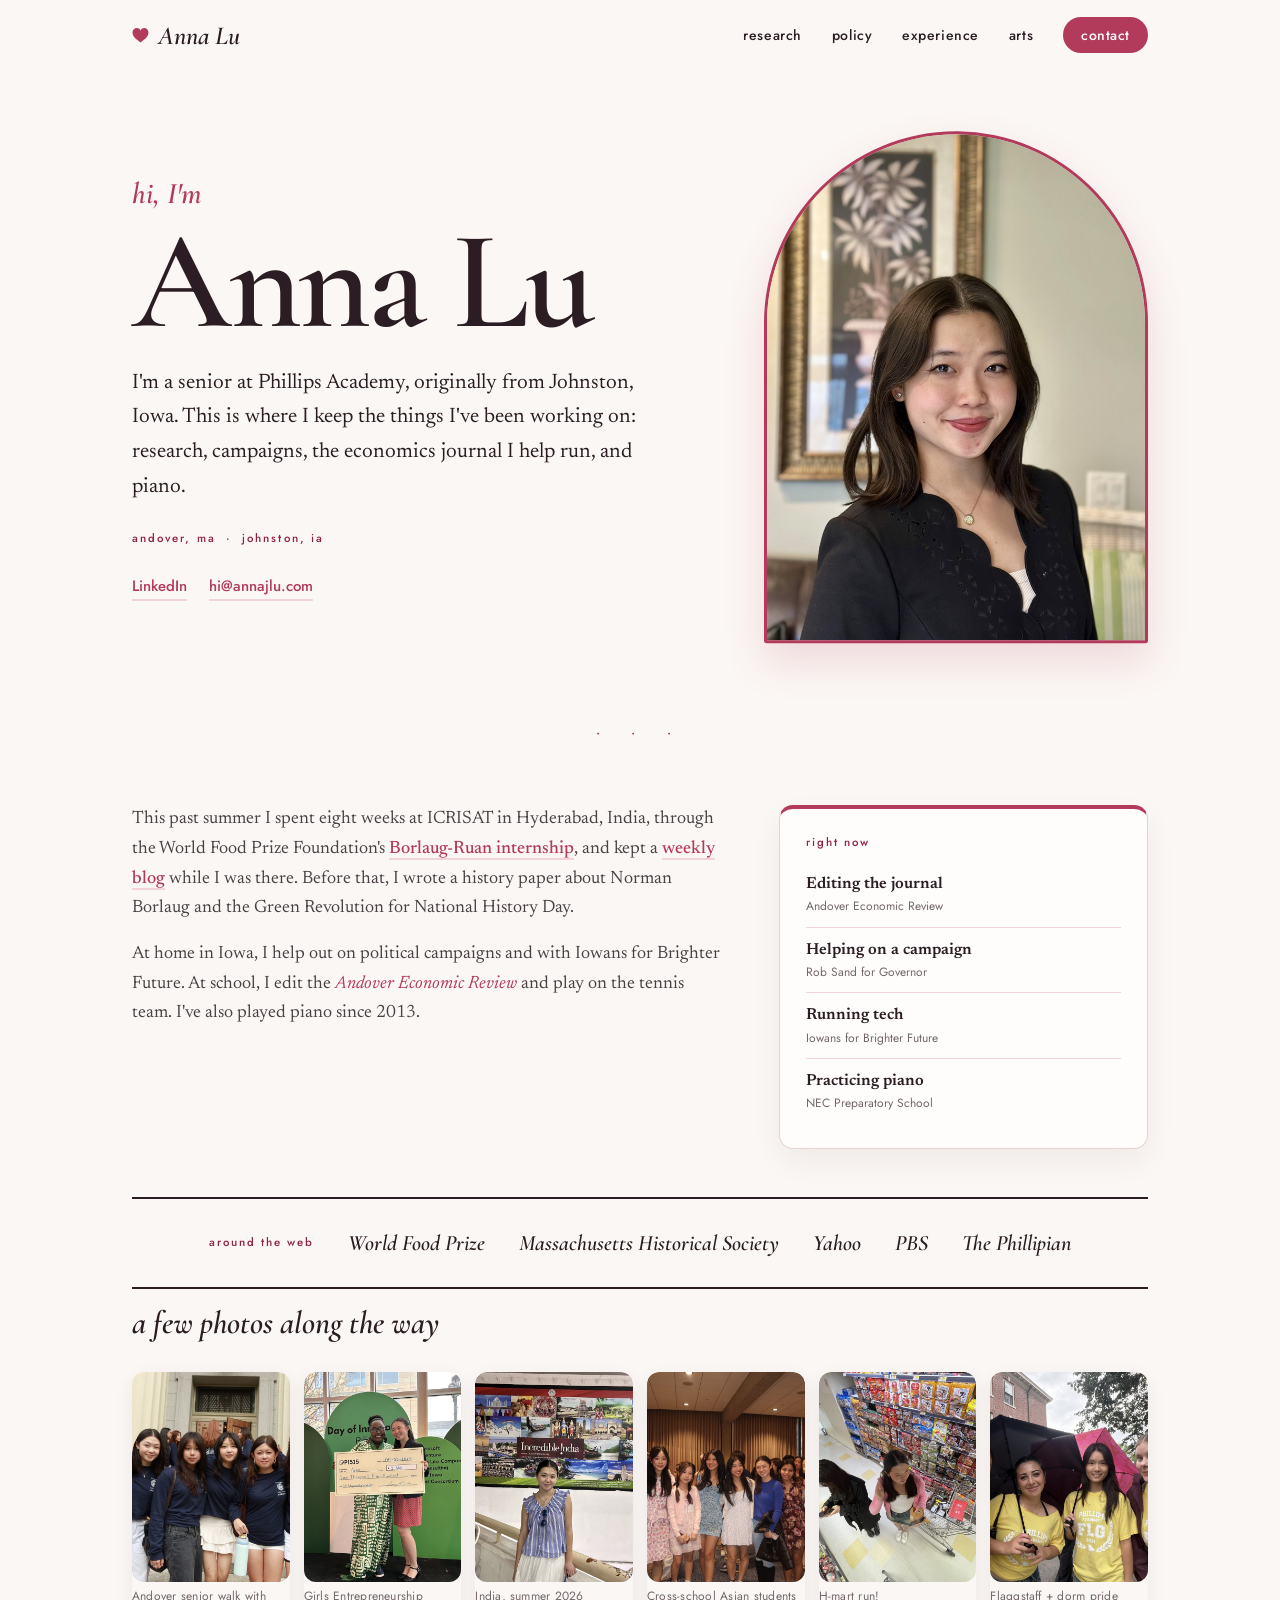
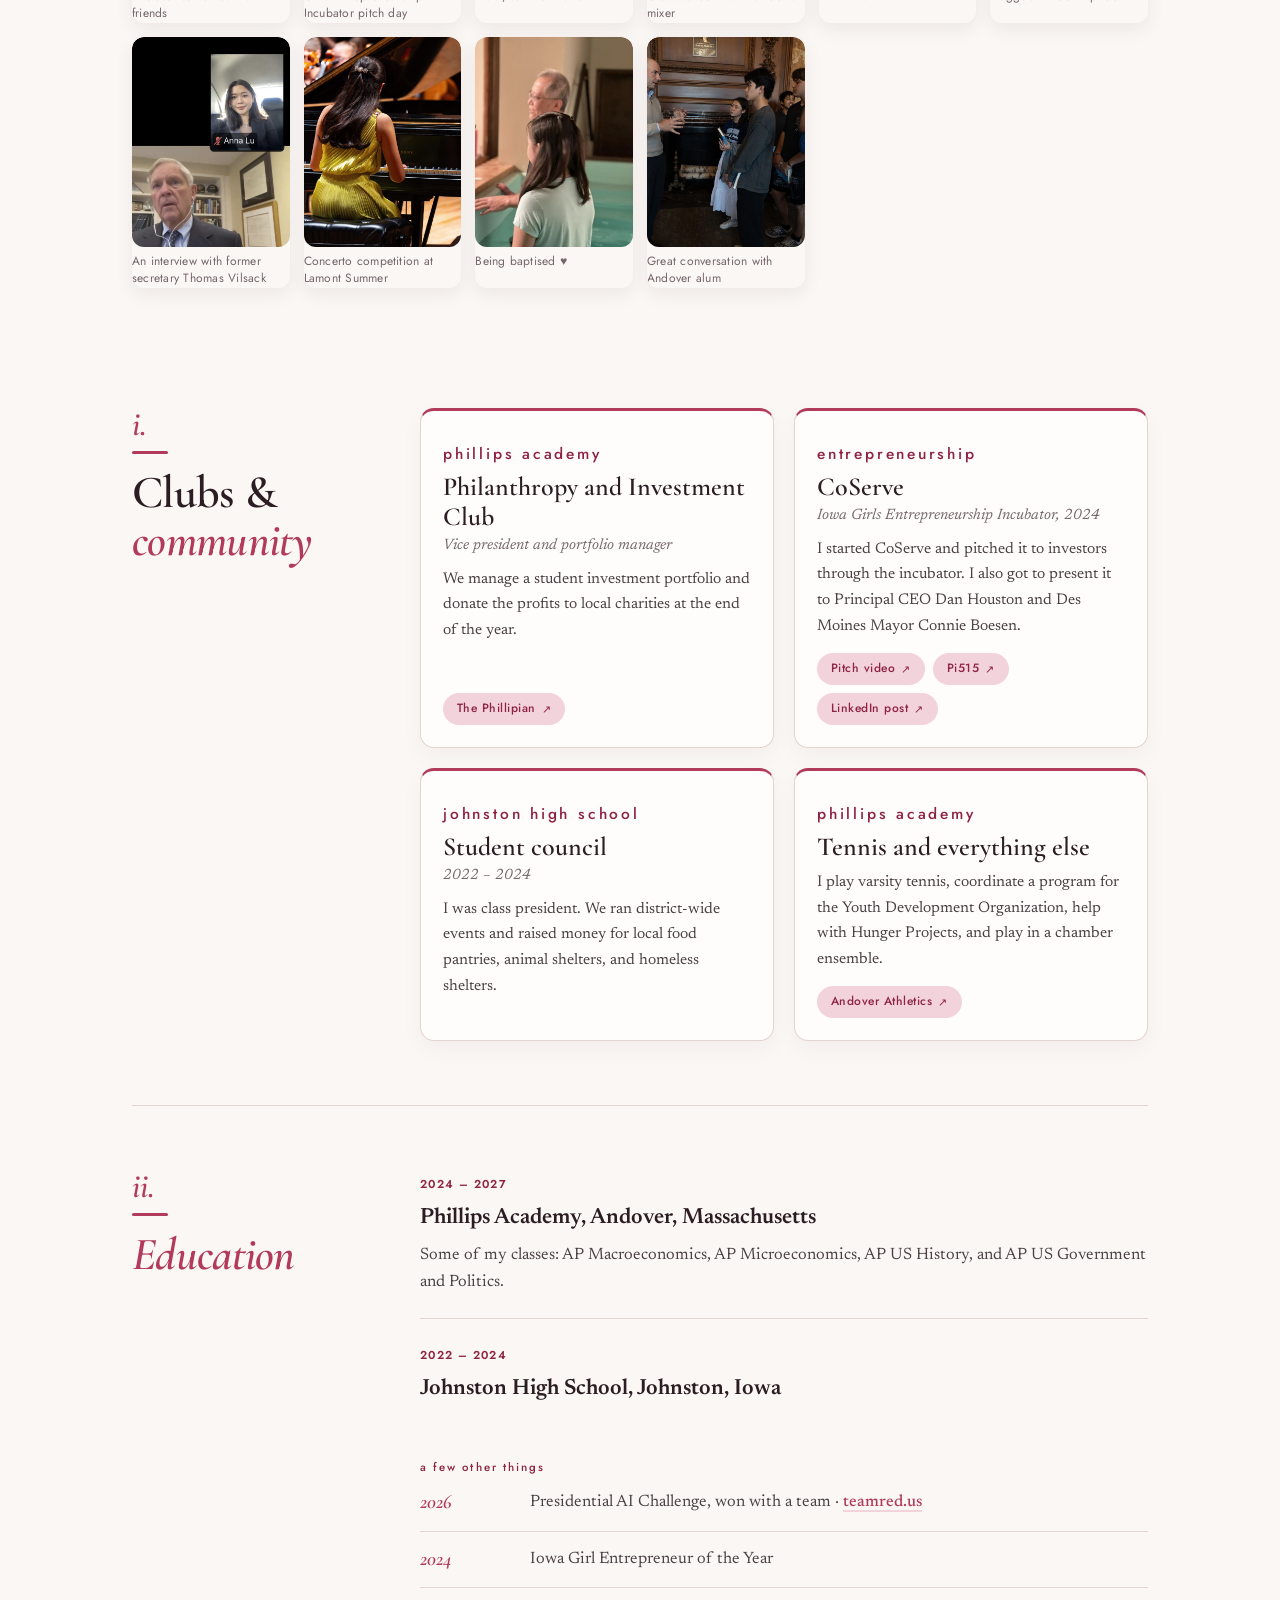
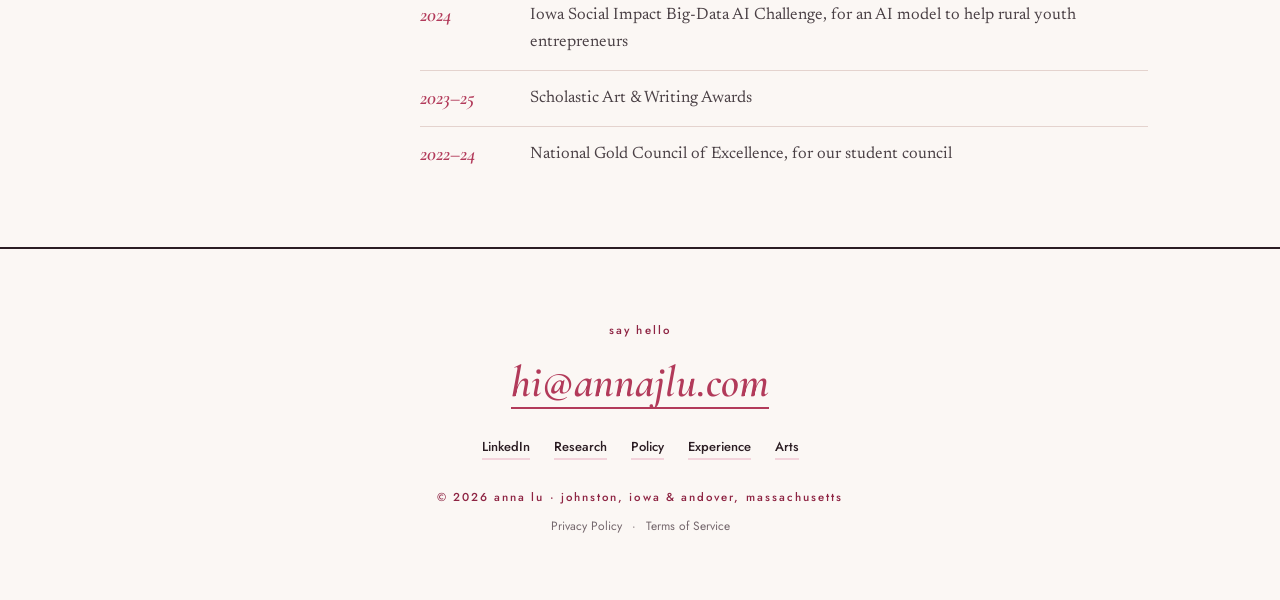
==== commit 6a23dc89: "Bolder design: stronger type, richer rose" ====
--- a/index.html
+++ b/index.html
@@ -32,7 +32,7 @@
   <meta name="theme-color" content="#fbf7f4">
   <link rel="preconnect" href="https://fonts.googleapis.com">
   <link rel="preconnect" href="https://fonts.gstatic.com" crossorigin>
-  <link href="https://fonts.googleapis.com/css2?family=Cormorant+Garamond:ital,wght@0,400;0,500;1,400;1,500&family=Newsreader:ital,opsz,wght@0,6..72,400;0,6..72,500;1,6..72,400&family=Jost:wght@400;500&display=swap" rel="stylesheet">
+  <link href="https://fonts.googleapis.com/css2?family=Cormorant+Garamond:ital,wght@0,400;0,500;0,600;0,700;1,400;1,500;1,600;1,700&family=Newsreader:ital,opsz,wght@0,6..72,400;0,6..72,500;0,6..72,600;1,6..72,400;1,6..72,500&family=Jost:wght@400;500;600&display=swap" rel="stylesheet">
   <link rel="stylesheet" href="/styles.css">
   <script>window.va = window.va || function () { (window.vaq = window.vaq || []).push(arguments); };</script>
   <script defer src="/_vercel/insights/script.js"></script>
--- a/styles.css
+++ b/styles.css
@@ -1,16 +1,16 @@
-/* ===== Anna Lu: soft editorial ===== */
+/* ===== Anna Lu: bold editorial ===== */
 
 :root {
   --paper: #fbf7f4;
   --blush: #f4e9e6;
   --white: #fffdfc;
-  --ink: #3a2e33;
+  --ink: #2b1d23;
   --text: #4a4045;
-  --muted: #8a7e82;
-  --rule: #e8dcd8;
-  --accent: #a8606e;
-  --accent-deep: #8c4a58;
-  --accent-soft: #e9cfd3;
+  --muted: #74676c;
+  --rule: #e4d3ce;
+  --accent: #b23a5a;
+  --accent-deep: #8e2443;
+  --accent-soft: #f3d3db;
   --display: "Cormorant Garamond", "Didot", "Bodoni 72", Georgia, serif;
   --serif: "Newsreader", "Iowan Old Style", "Palatino Linotype", Georgia, serif;
   --sans: "Jost", "Avenir Next", "Avenir", -apple-system, sans-serif;
@@ -358,6 +358,136 @@
   .frames-grid { grid-template-columns: repeat(2, minmax(0, 1fr)); }
 }
 
+.elected { margin-left: 4px; font-family: var(--sans); font-size: 12px; letter-spacing: .08em; color: var(--accent-deep); white-space: nowrap; vertical-align: 2px; }
+.elected strong { font-weight: 500; }
+
+/* ===== Videos (arts page) ===== */
+.videos { display: grid; grid-template-columns: repeat(2, minmax(0, 1fr)); gap: 26px 20px; }
+.video { margin: 0; }
+.video-frame { position: relative; aspect-ratio: 16 / 9; border-radius: 12px; overflow: hidden; background: var(--blush); box-shadow: 0 6px 18px rgba(58, 46, 51, .08); }
+.video-frame iframe { position: absolute; inset: 0; width: 100%; height: 100%; border: 0; }
+.video figcaption { margin-top: 10px; font-size: 16px; line-height: 1.4; color: var(--ink); }
+.video figcaption .label { display: block; margin-bottom: 2px; }
+@media (max-width: 560px) { .videos { grid-template-columns: 1fr; } }
+
+/* ===== Bold layer =====
+   Same paper and body text; stronger type, a richer rose, and clear hierarchy.
+   Kept late in the sheet so it overrides the base rules above it. */
+:focus-visible { outline: 2px solid var(--accent); outline-offset: 3px; border-radius: 4px; }
+::selection { background: var(--accent); color: var(--white); }
+
+/* Type */
+em { font-weight: inherit; }
+.label { color: var(--accent-deep); font-weight: 500; font-size: 11.5px; }
+.text-link { font-weight: 500; border-bottom: 2px solid var(--accent-soft); }
+.text-link:hover { color: var(--accent-deep); border-color: var(--accent); }
+
+/* Nav */
+.brand { font-weight: 600; }
+.brand-heart { width: 17px; height: 17px; }
+.nav a { color: var(--ink); font-weight: 500; border-bottom-width: 2px; }
+.nav a:hover, .nav a[aria-current="page"] { color: var(--accent); border-color: var(--accent); }
+.nav li:last-child a {
+  background: var(--accent); color: var(--white); border: 0;
+  padding: 8px 18px; border-radius: 999px;
+  transition: background .25s var(--ease), transform .3s var(--ease), box-shadow .3s var(--ease);
+}
+.nav li:last-child a:hover { background: var(--accent-deep); color: var(--white); transform: translateY(-1px); box-shadow: 0 6px 16px rgba(178, 58, 90, .28); }
+.progress { height: 2px; }
+
+/* Masthead */
+.hello { font-weight: 600; font-size: 30px; }
+.mast h1 { font-weight: 600; letter-spacing: -.025em; }
+.mast .dek { color: var(--ink); }
+.mast-links .text-link { font-size: 15px; }
+.arch { border-width: 3px; box-shadow: 0 18px 40px rgba(178, 58, 90, .16); }
+
+/* Page headers */
+.page-head { border-bottom: 2px solid var(--ink); }
+.page-head h1 { font-weight: 600; font-size: clamp(60px, 9vw, 112px); letter-spacing: -.02em; }
+.page-head h1 em, .sec-head h2 em, .mast h1 em { font-weight: 600; }
+.page-head .dek { color: var(--ink); font-size: 21px; }
+
+/* "Right now" box */
+.now { background: var(--white); border: 1px solid var(--rule); border-top: 4px solid var(--accent); box-shadow: 0 12px 30px rgba(43, 29, 35, .06); }
+.now li { font-weight: 600; color: var(--ink); }
+.now li span { font-weight: 400; }
+
+/* Press strip */
+.press { border-top: 2px solid var(--ink); border-bottom: 2px solid var(--ink); }
+.press .outlet { font-weight: 600; font-size: 22px; }
+
+/* Sections */
+.sec-num {
+  font-weight: 600; font-size: 34px; line-height: 1; color: var(--accent);
+  padding-bottom: 12px; position: relative;
+}
+.sec-num::after { content: ""; position: absolute; left: 0; bottom: 0; width: 36px; height: 3px; border-radius: 3px; background: var(--accent); }
+.sec-head h2 { font-weight: 600; font-size: 46px; letter-spacing: -.015em; margin-top: 14px; }
+.sec-head .more {
+  margin-top: 22px; padding: 8px 16px; border: 1.5px solid var(--accent); border-radius: 999px;
+  font-weight: 500; color: var(--accent);
+  transition: background .25s var(--ease), color .25s var(--ease), transform .3s var(--ease);
+}
+.sec-head .more:hover { background: var(--accent); color: var(--white); border-color: var(--accent); transform: translateY(-1px); }
+.lead { color: var(--ink); font-size: 20px; line-height: 1.6; }
+
+/* Entries */
+.entry .when { color: var(--accent-deep); font-weight: 600; text-transform: uppercase; font-size: 11.5px; letter-spacing: .12em; }
+.entry .t { font-weight: 600; font-size: 22px; margin-top: 4px; }
+.entry ul li::marker { color: var(--accent); }
+
+/* Chips */
+.chip { background: var(--accent-soft); color: var(--accent-deep); font-weight: 500; font-size: 12px; padding: 6px 14px; }
+a.chip:hover { background: var(--accent); color: var(--white); box-shadow: 0 6px 16px rgba(178, 58, 90, .25); }
+.chip.solid { background: var(--accent); color: var(--white); }
+
+/* Cards */
+.card { border-top: 3px solid var(--accent); box-shadow: 0 8px 22px rgba(43, 29, 35, .04); }
+.card h3 { font-weight: 600; font-size: 26px; }
+a.card:hover { border-color: var(--accent); box-shadow: 0 16px 34px rgba(178, 58, 90, .14); }
+.card .go { font-weight: 600; }
+
+/* Link lists */
+.links { border-top: 2px solid var(--ink); }
+.links .src { color: var(--accent-deep); font-weight: 500; }
+.links .ttl { font-weight: 500; }
+.links .arr { font-weight: 600; transition: transform .3s var(--ease); }
+.links a:hover .arr { transform: translate(2px, -2px); }
+
+/* Honors */
+.honors .yr { font-weight: 600; }
+.honors strong { font-weight: 600; }
+
+/* Publications */
+.pub h3 { font-weight: 600; }
+.pub .abstract { border-left: 3px solid var(--accent); }
+
+/* Elected badge */
+.elected {
+  display: inline-block; margin-left: 8px; padding: 3px 10px; border-radius: 999px;
+  background: var(--accent); color: var(--white); font-size: 11px; letter-spacing: .1em;
+  vertical-align: 3px; line-height: 1.4;
+}
+.elected strong { font-weight: 600; }
+
+/* Photos and videos */
+.frames-title { font-weight: 600; font-size: 32px; color: var(--ink); }
+.video figcaption { font-weight: 500; }
+
+/* Footer */
+.footer { border-top: 2px solid var(--ink); }
+.footer .big { font-weight: 600; }
+.footer .big a { background-image: linear-gradient(var(--accent), var(--accent)); background-size: 100% 2px; }
+.footer .big a:hover { color: var(--accent-deep); }
+.footer .social a { font-weight: 500; color: var(--ink); border-bottom: 2px solid var(--accent-soft); }
+.footer .social a:hover { border-color: var(--accent); }
+
+@media (max-width: 820px) {
+  .sec-head h2 { font-size: 38px; }
+  .nav li:last-child a { display: inline-block; margin: 8px 0 4px; }
+}
+
 /* ===== Reduced motion =====
    Kept at the very end of the file on purpose: it has to win against every
    animation declared above it, including the ones near the foot of the sheet.
@@ -373,7 +503,10 @@
   a.card,
   a.card .go,
   .press .outlet,
-  .chip { transition: none; }
+  .chip,
+  .sec-head .more,
+  .nav li:last-child a,
+  .links .arr { transition: none; }
   a.card:hover,
   a.card:hover .go,
   .press .outlet:hover,
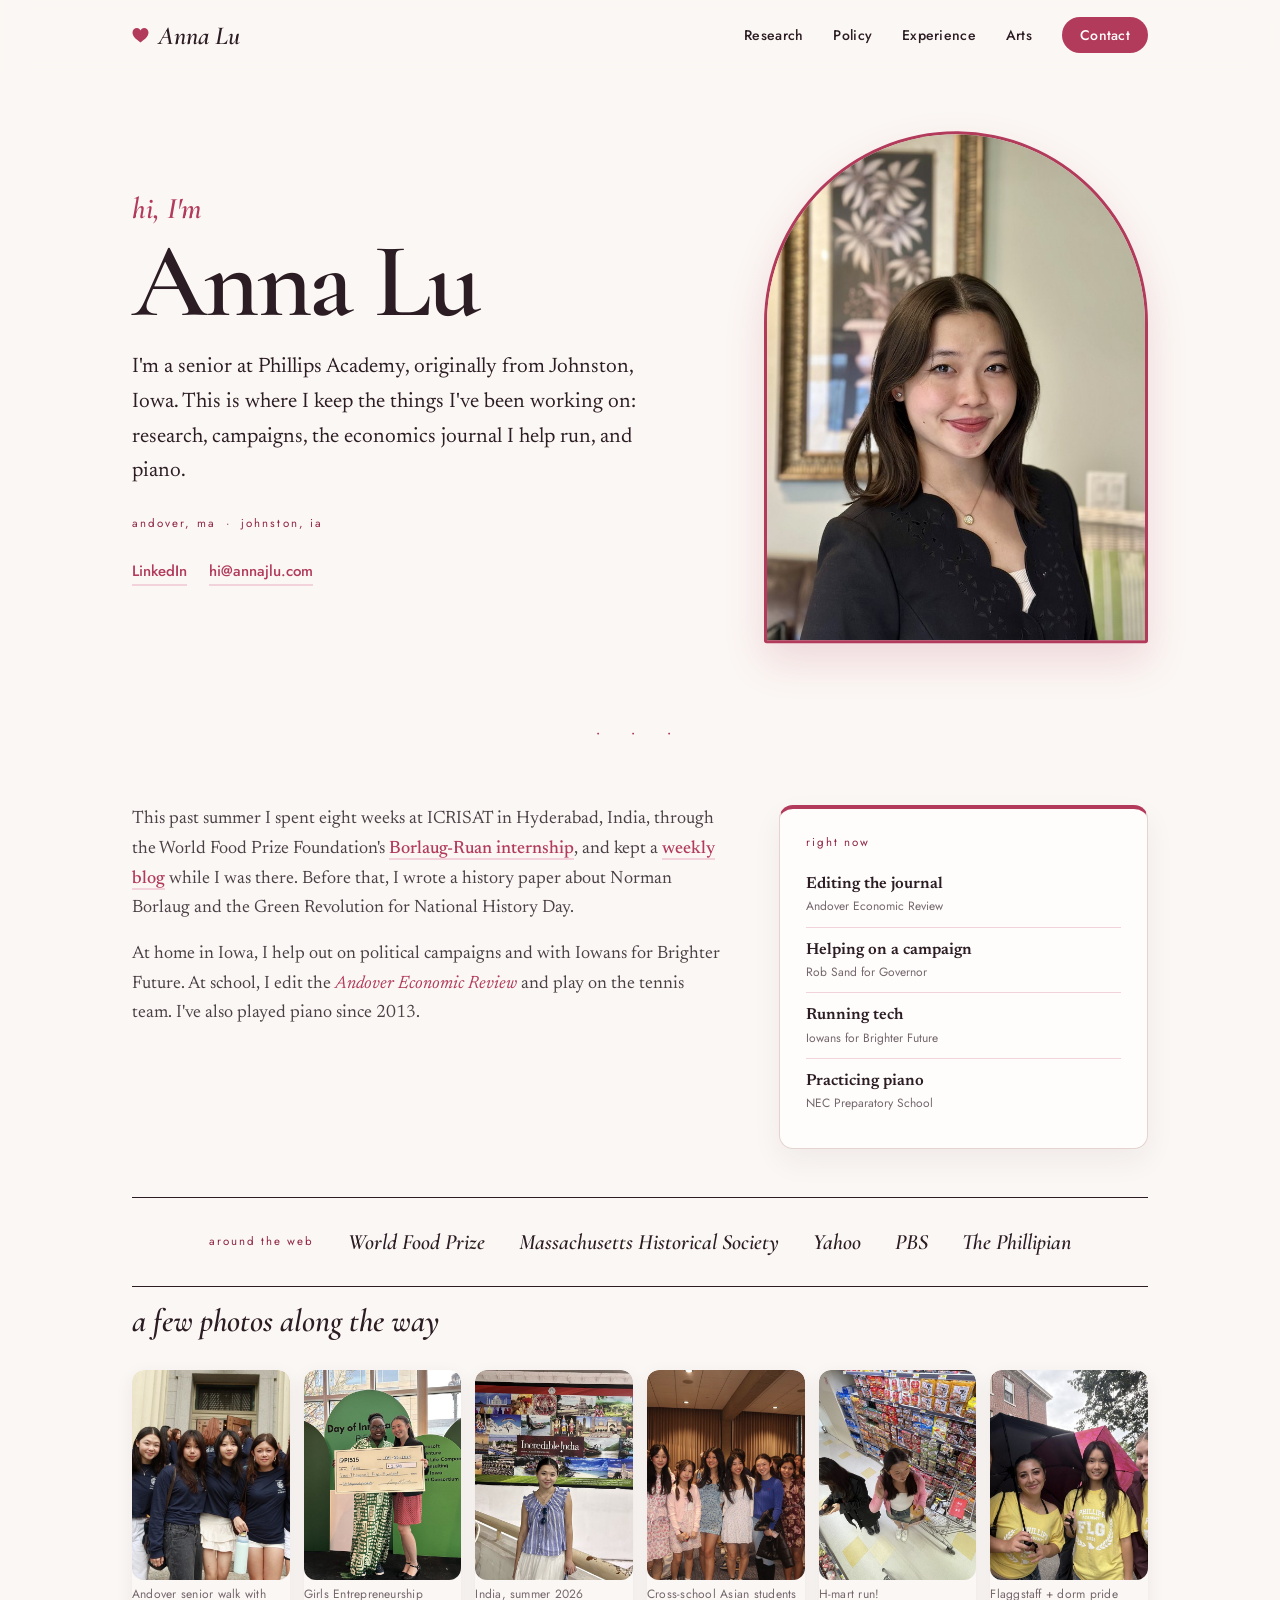
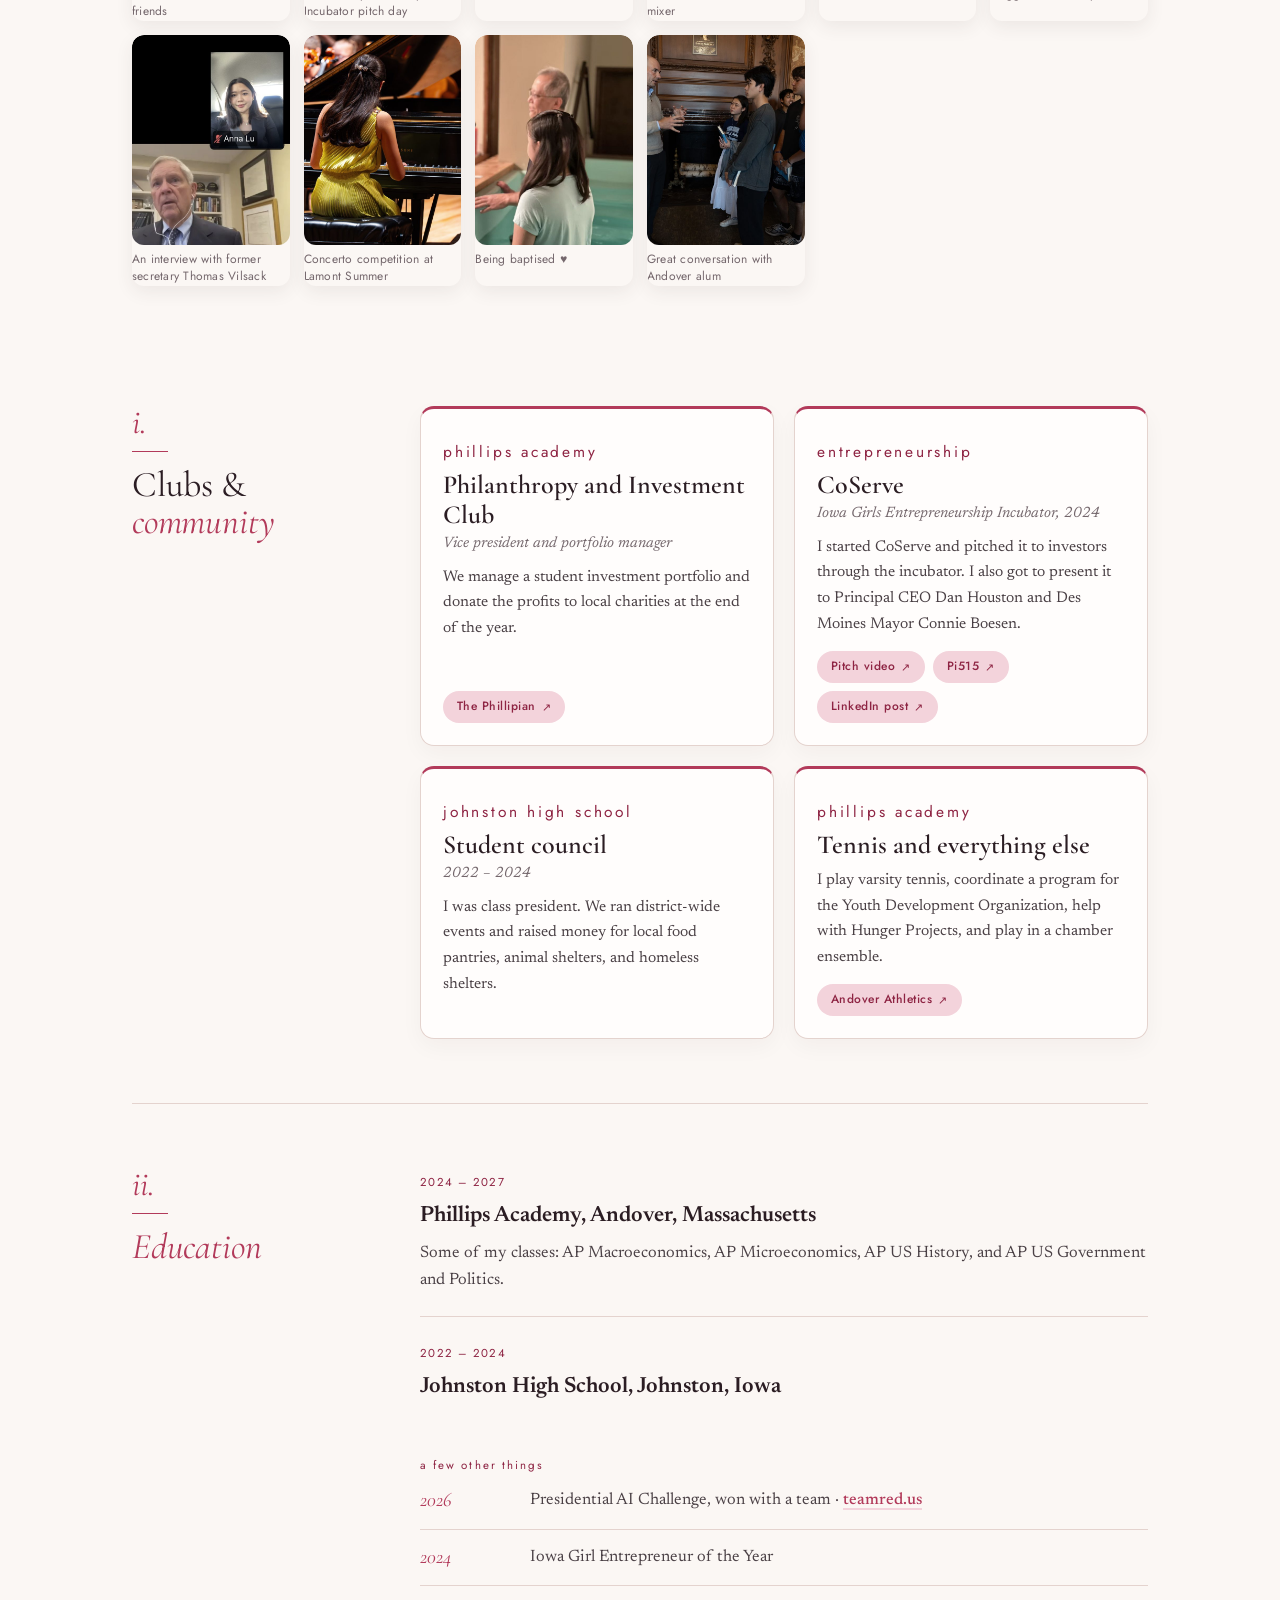
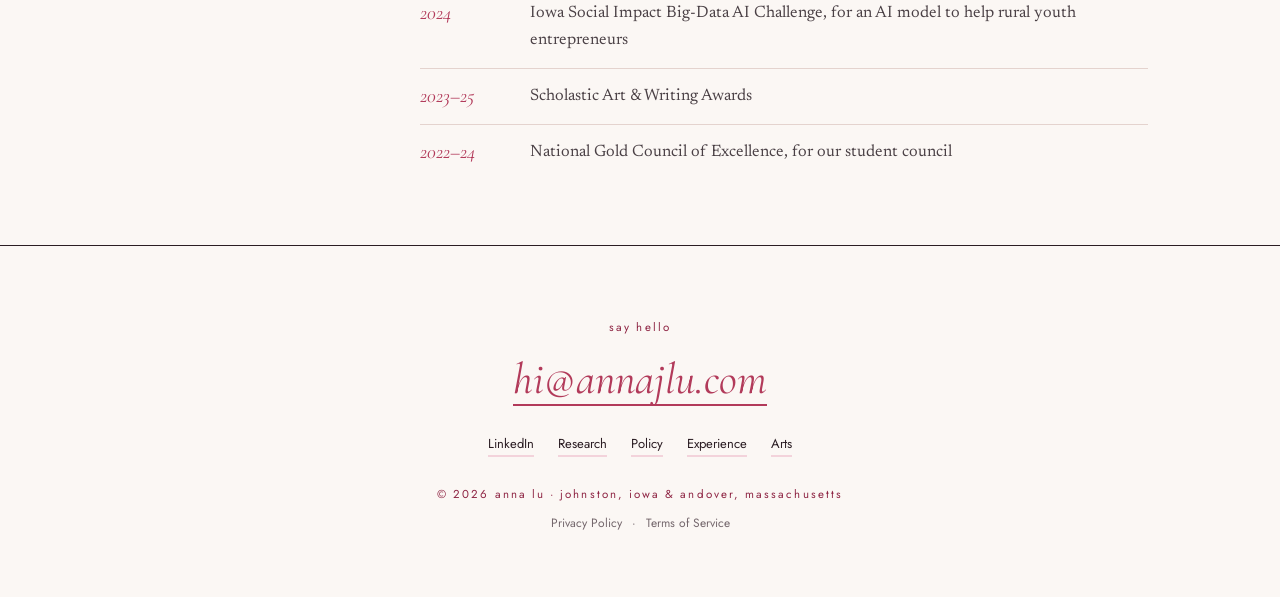
==== commit 2c11e74e: "Thinner rules, lighter years and numerals, capitalized menu" ====
--- a/index.html
+++ b/index.html
@@ -107,11 +107,11 @@
       <a class="brand" href="/"><svg class="brand-heart" viewBox="0 0 100 100" aria-hidden="true" focusable="false"><path d="M50 91 C20 71 3 53 3 33 C3 17 15 6 29 6 C39 6 46 12 50 20 C54 12 61 6 71 6 C85 6 97 17 97 33 C97 53 80 71 50 91 Z"/></svg>Anna Lu</a>
       <button class="nav-toggle" id="navToggle" aria-label="Open menu" aria-expanded="false" aria-controls="navLinks"><span></span><span></span><span></span></button>
       <ul class="nav" id="navLinks">
-        <li><a href="/research">research</a></li>
-        <li><a href="/policy">policy</a></li>
-        <li><a href="/experience">experience</a></li>
-        <li><a href="/arts">arts</a></li>
-        <li><a href="#contact">contact</a></li>
+        <li><a href="/research">Research</a></li>
+        <li><a href="/policy">Policy</a></li>
+        <li><a href="/experience">Experience</a></li>
+        <li><a href="/arts">Arts</a></li>
+        <li><a href="#contact">Contact</a></li>
       </ul>
     </div>
   </header>
--- a/styles.css
+++ b/styles.css
@@ -378,13 +378,14 @@
 
 /* Type */
 em { font-weight: inherit; }
-.label { color: var(--accent-deep); font-weight: 500; font-size: 11.5px; }
+.label { color: var(--accent-deep); font-weight: 400; font-size: 11.5px; }
 .text-link { font-weight: 500; border-bottom: 2px solid var(--accent-soft); }
 .text-link:hover { color: var(--accent-deep); border-color: var(--accent); }
 
 /* Nav */
 .brand { font-weight: 600; }
 .brand-heart { width: 17px; height: 17px; }
+.nav { text-transform: none; letter-spacing: .02em; }
 .nav a { color: var(--ink); font-weight: 500; border-bottom-width: 2px; }
 .nav a:hover, .nav a[aria-current="page"] { color: var(--accent); border-color: var(--accent); }
 .nav li:last-child a {
@@ -397,15 +398,15 @@
 
 /* Masthead */
 .hello { font-weight: 600; font-size: 30px; }
-.mast h1 { font-weight: 600; letter-spacing: -.025em; }
+.mast h1 { font-weight: 600; letter-spacing: -.025em; font-size: clamp(58px, 8.5vw, 106px); }
 .mast .dek { color: var(--ink); }
 .mast-links .text-link { font-size: 15px; }
 .arch { border-width: 3px; box-shadow: 0 18px 40px rgba(178, 58, 90, .16); }
 
 /* Page headers */
-.page-head { border-bottom: 2px solid var(--ink); }
-.page-head h1 { font-weight: 600; font-size: clamp(60px, 9vw, 112px); letter-spacing: -.02em; }
-.page-head h1 em, .sec-head h2 em, .mast h1 em { font-weight: 600; }
+.page-head { border-bottom: 1px solid var(--ink); }
+.page-head h1 { font-weight: 600; font-size: clamp(46px, 6.5vw, 78px); letter-spacing: -.02em; }
+.page-head h1 em, .mast h1 em { font-weight: 600; }
 .page-head .dek { color: var(--ink); font-size: 21px; }
 
 /* "Right now" box */
@@ -414,16 +415,16 @@
 .now li span { font-weight: 400; }
 
 /* Press strip */
-.press { border-top: 2px solid var(--ink); border-bottom: 2px solid var(--ink); }
+.press { border-top: 1px solid var(--ink); border-bottom: 1px solid var(--ink); }
 .press .outlet { font-weight: 600; font-size: 22px; }
 
 /* Sections */
 .sec-num {
-  font-weight: 600; font-size: 34px; line-height: 1; color: var(--accent);
+  font-weight: 400; font-size: 34px; line-height: 1; color: var(--accent);
   padding-bottom: 12px; position: relative;
 }
-.sec-num::after { content: ""; position: absolute; left: 0; bottom: 0; width: 36px; height: 3px; border-radius: 3px; background: var(--accent); }
-.sec-head h2 { font-weight: 600; font-size: 46px; letter-spacing: -.015em; margin-top: 14px; }
+.sec-num::after { content: ""; position: absolute; left: 0; bottom: 0; width: 36px; height: 1px; background: var(--accent); }
+.sec-head h2 { font-weight: 400; font-size: 36px; letter-spacing: -.005em; margin-top: 14px; }
 .sec-head .more {
   margin-top: 22px; padding: 8px 16px; border: 1.5px solid var(--accent); border-radius: 999px;
   font-weight: 500; color: var(--accent);
@@ -433,7 +434,7 @@
 .lead { color: var(--ink); font-size: 20px; line-height: 1.6; }
 
 /* Entries */
-.entry .when { color: var(--accent-deep); font-weight: 600; text-transform: uppercase; font-size: 11.5px; letter-spacing: .12em; }
+.entry .when { color: var(--accent-deep); font-weight: 400; text-transform: uppercase; font-size: 11.5px; letter-spacing: .12em; }
 .entry .t { font-weight: 600; font-size: 22px; margin-top: 4px; }
 .entry ul li::marker { color: var(--accent); }
 
@@ -449,14 +450,14 @@
 .card .go { font-weight: 600; }
 
 /* Link lists */
-.links { border-top: 2px solid var(--ink); }
+.links { border-top: 1px solid var(--ink); }
 .links .src { color: var(--accent-deep); font-weight: 500; }
 .links .ttl { font-weight: 500; }
 .links .arr { font-weight: 600; transition: transform .3s var(--ease); }
 .links a:hover .arr { transform: translate(2px, -2px); }
 
 /* Honors */
-.honors .yr { font-weight: 600; }
+.honors .yr { font-weight: 400; }
 .honors strong { font-weight: 600; }
 
 /* Publications */
@@ -476,15 +477,15 @@
 .video figcaption { font-weight: 500; }
 
 /* Footer */
-.footer { border-top: 2px solid var(--ink); }
-.footer .big { font-weight: 600; }
+.footer { border-top: 1px solid var(--ink); }
+.footer .big { font-weight: 400; }
 .footer .big a { background-image: linear-gradient(var(--accent), var(--accent)); background-size: 100% 2px; }
 .footer .big a:hover { color: var(--accent-deep); }
-.footer .social a { font-weight: 500; color: var(--ink); border-bottom: 2px solid var(--accent-soft); }
+.footer .social a { font-weight: 400; color: var(--ink); border-bottom: 2px solid var(--accent-soft); }
 .footer .social a:hover { border-color: var(--accent); }
 
 @media (max-width: 820px) {
-  .sec-head h2 { font-size: 38px; }
+  .sec-head h2 { font-size: 32px; }
   .nav li:last-child a { display: inline-block; margin: 8px 0 4px; }
 }
 
